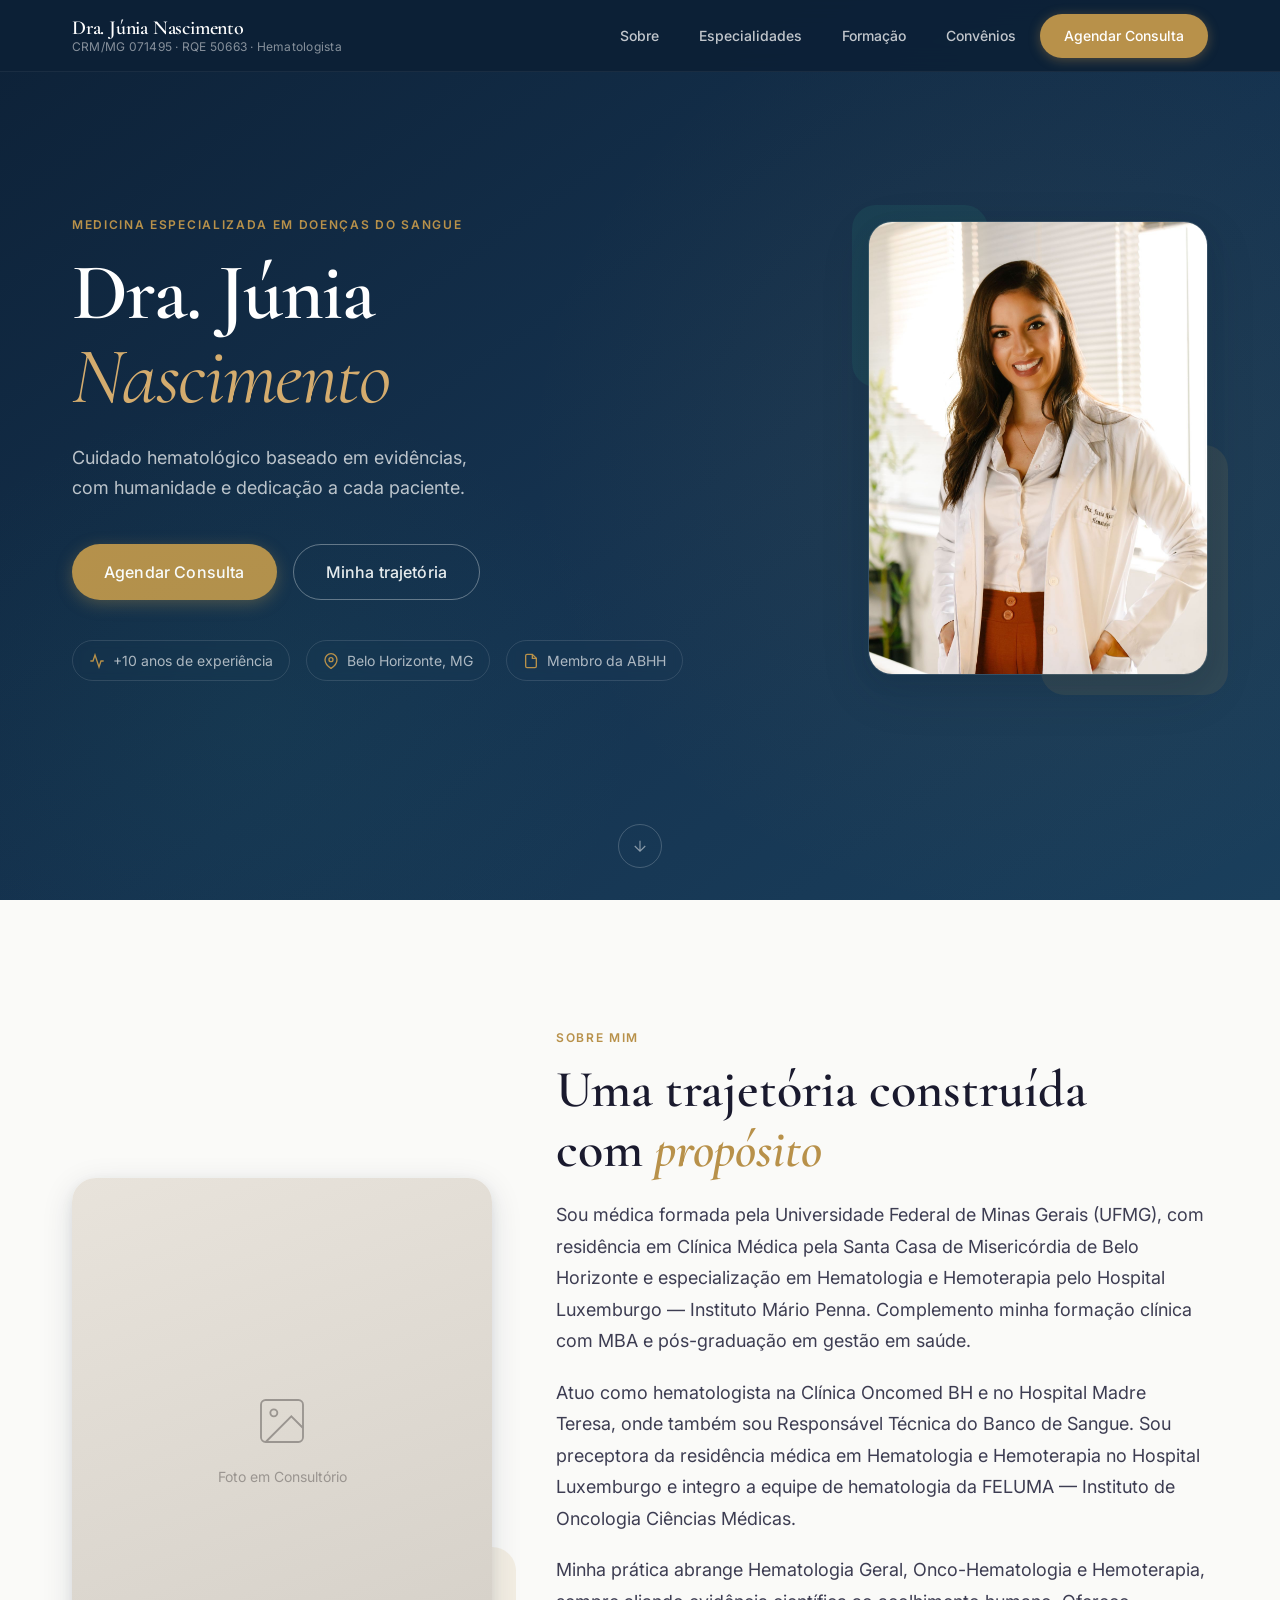
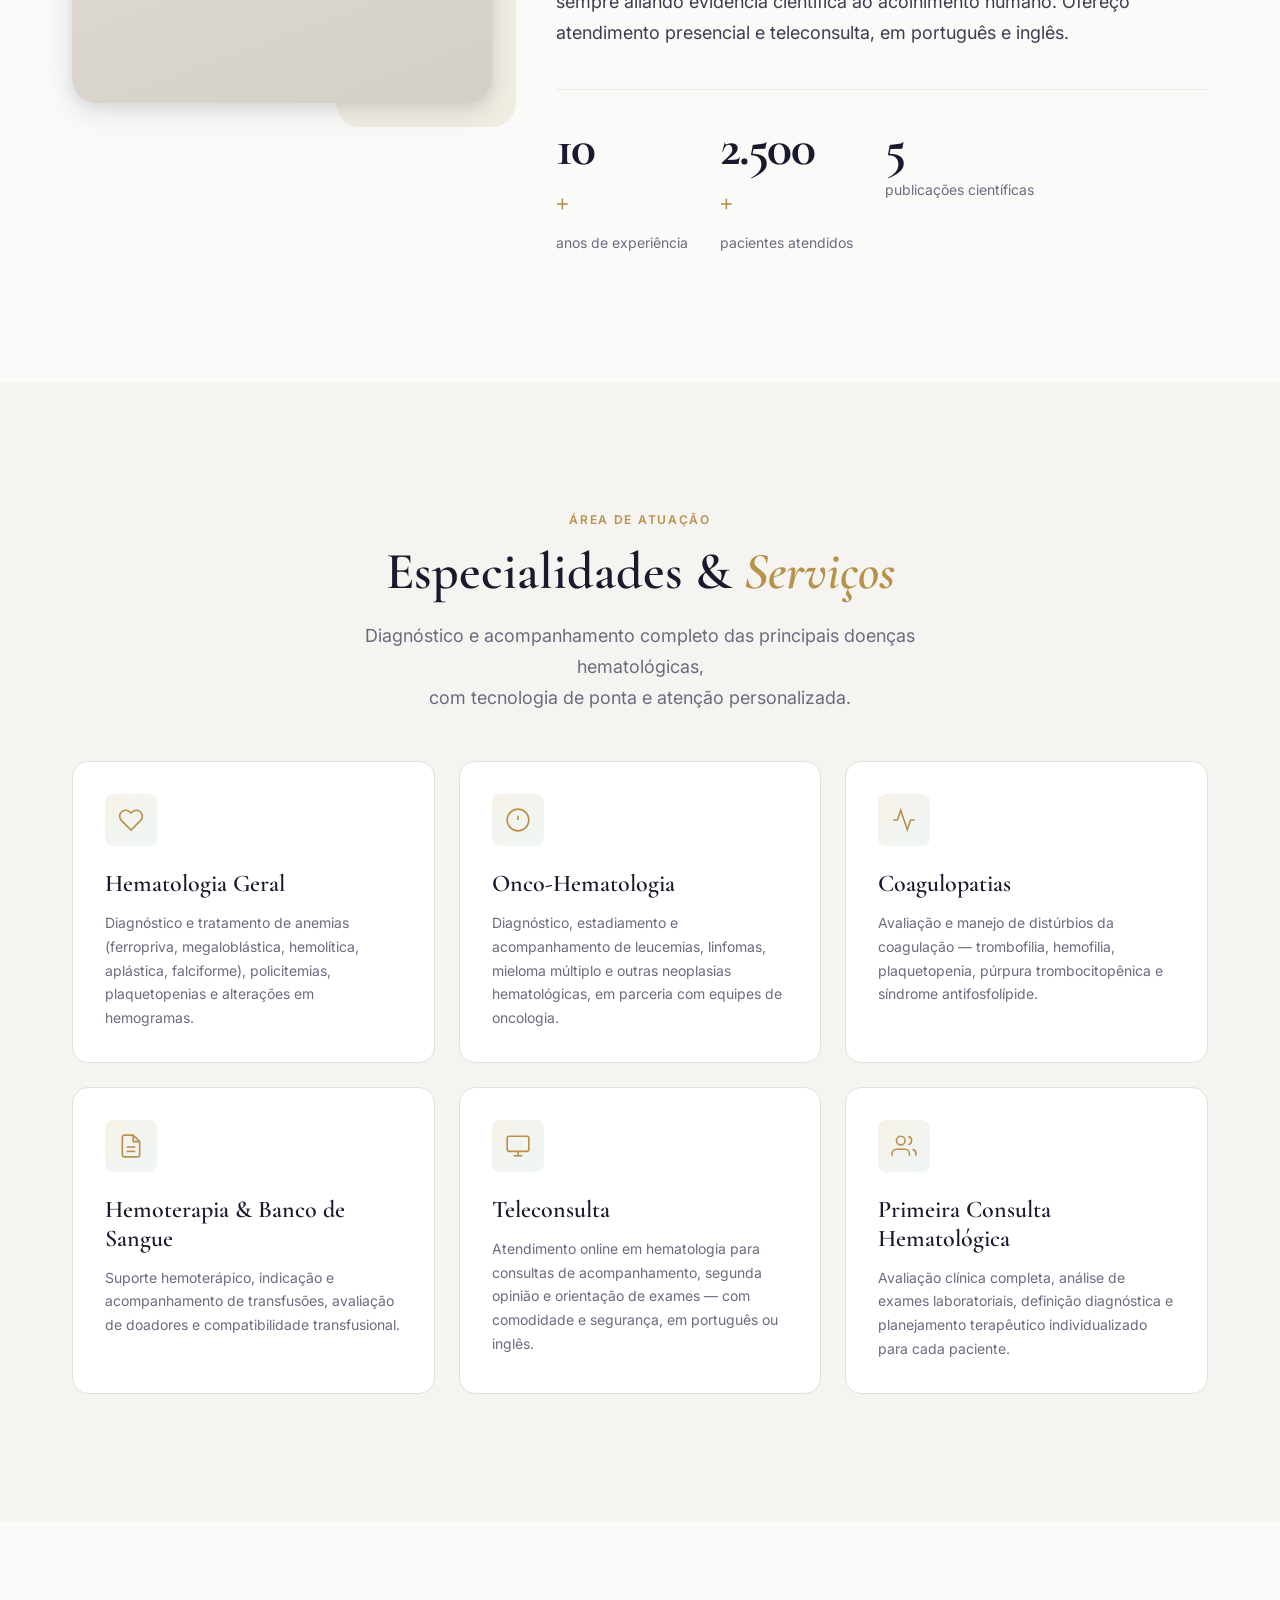
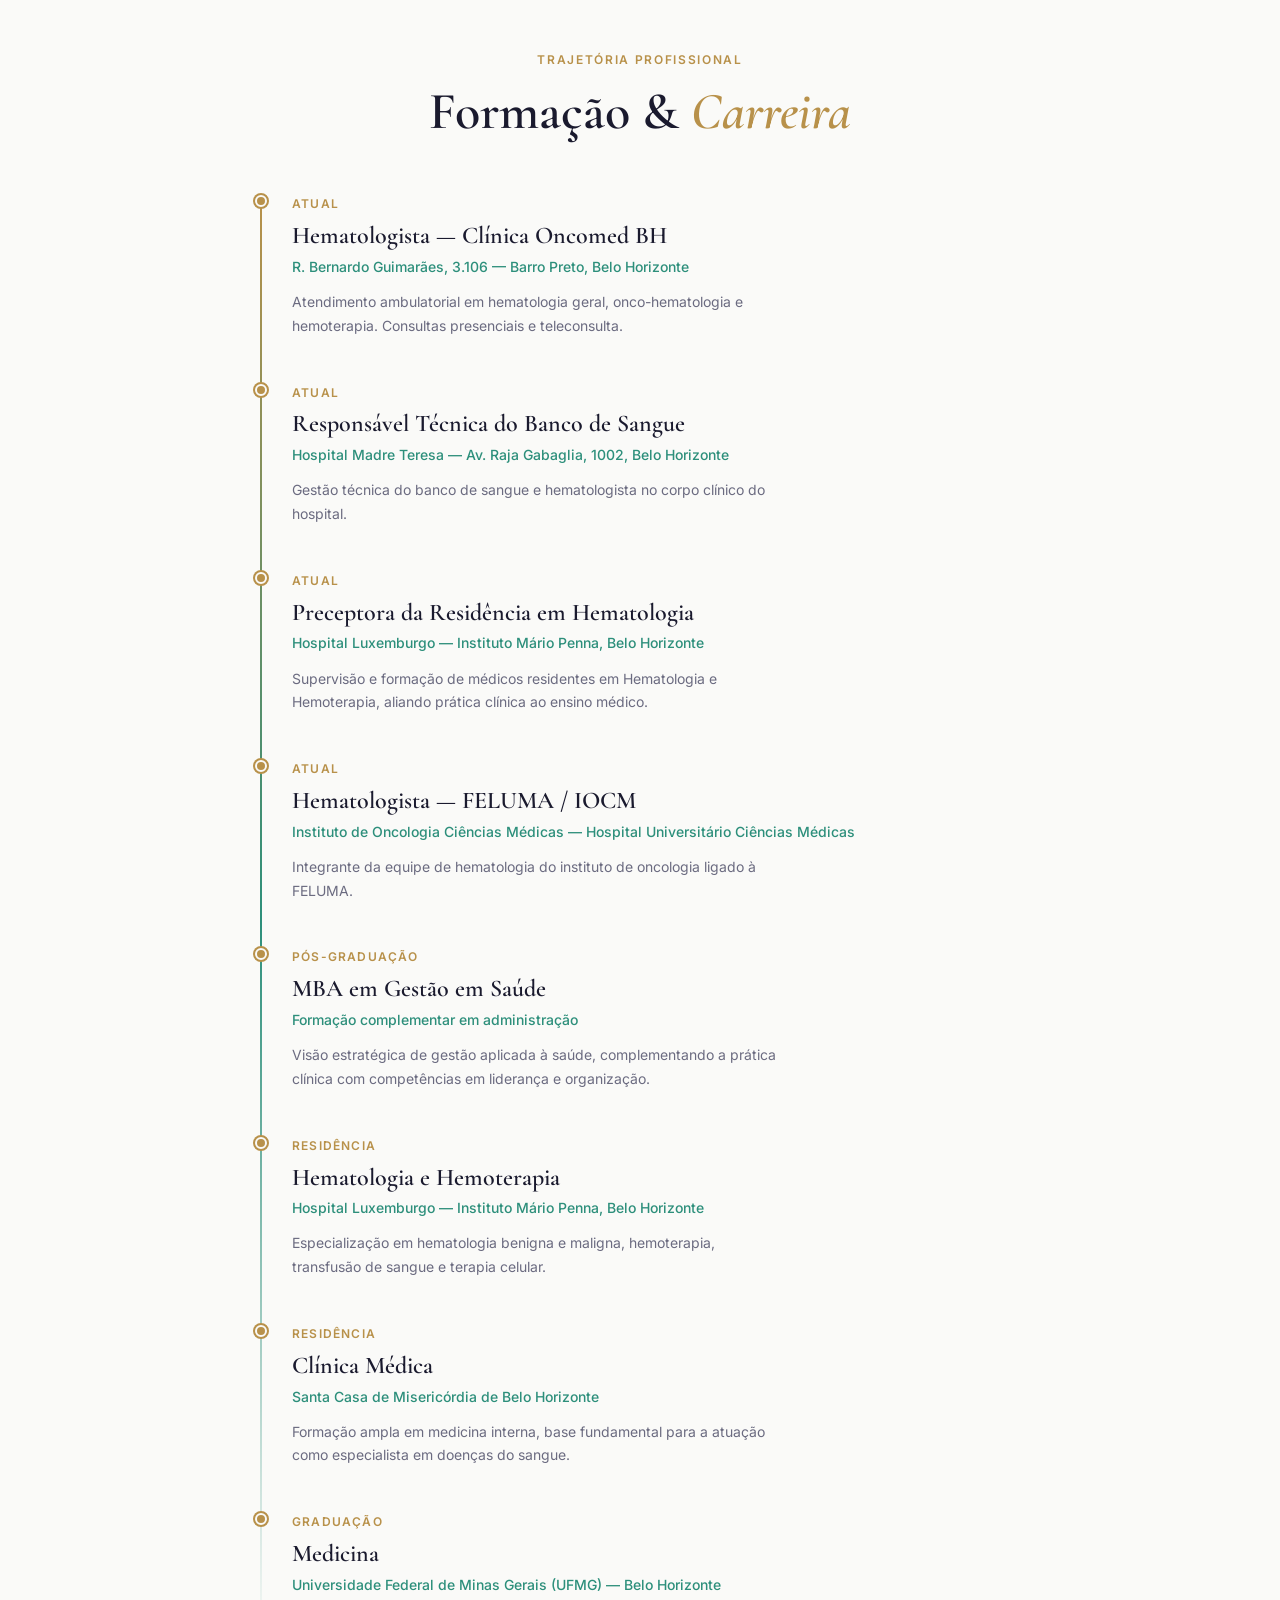
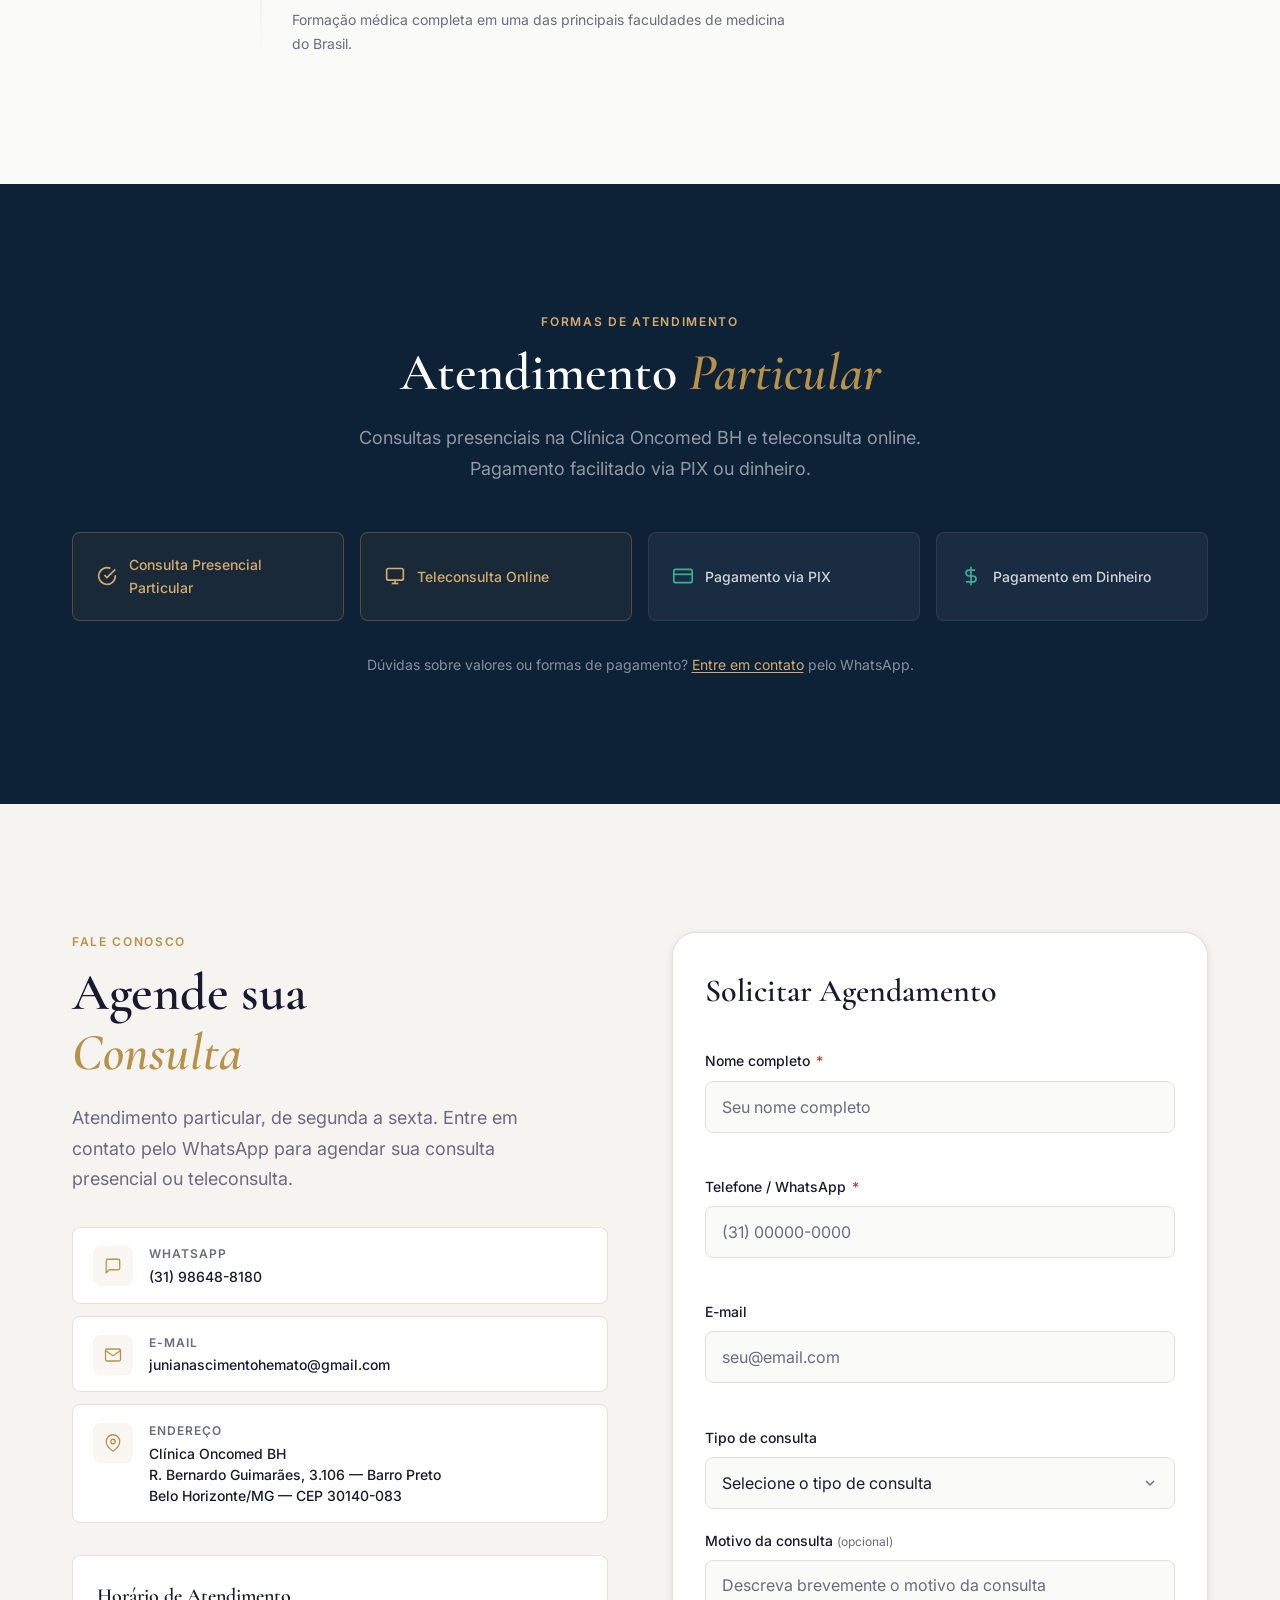
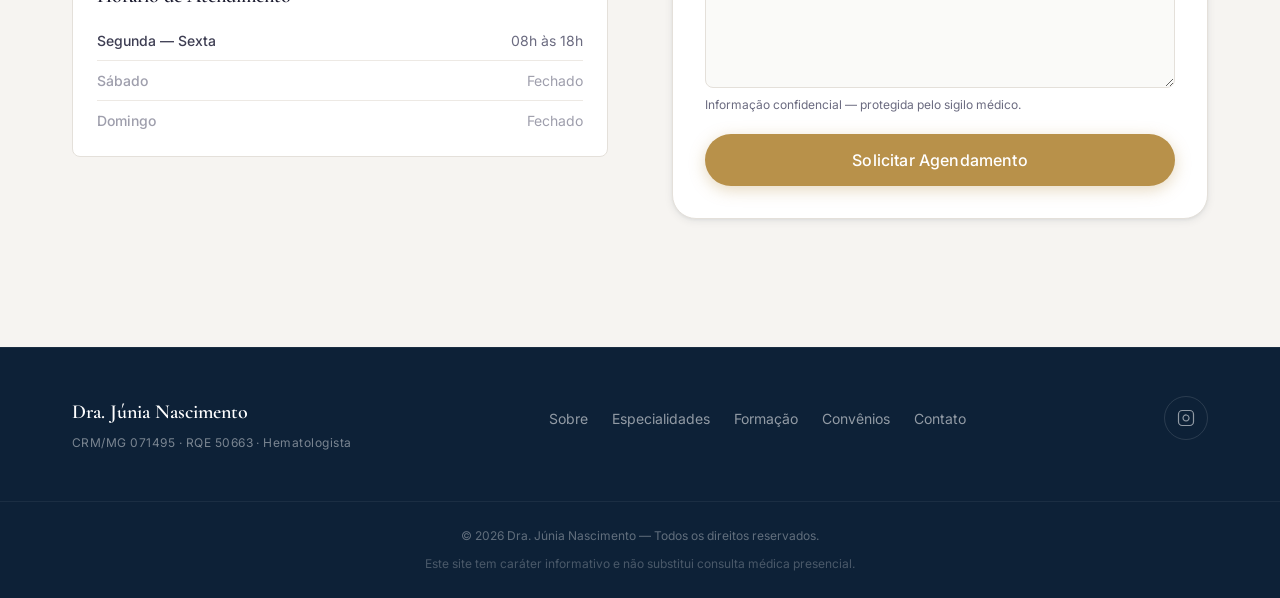
==== index.html @ 298a6a06 "feat: landing page Dra. Júnia Nascimento — Hematologista Site institucional com Hero, Sobre, Especia" ====
<!DOCTYPE html>
<html lang="pt-BR">
<head>
  <meta charset="UTF-8" />
  <meta name="viewport" content="width=device-width, initial-scale=1.0" />
  <meta name="description" content="Dra. Júnia Nascimento — Médica Hematologista em Belo Horizonte. Especialista em diagnóstico e tratamento de doenças do sangue. Agende sua consulta." />
  <title>Dra. Júnia Nascimento — Hematologista | Belo Horizonte</title>

  <link rel="preconnect" href="https://fonts.googleapis.com" />
  <link rel="preconnect" href="https://fonts.gstatic.com" crossorigin />
  <link href="https://fonts.googleapis.com/css2?family=Cormorant+Garamond:ital,wght@0,400;0,500;0,600;0,700;1,400;1,600&family=Inter:wght@300;400;500;600&display=swap" rel="stylesheet" />
  <link rel="stylesheet" href="style.css" />
</head>
<body>

  <!-- SKIP LINK -->
  <a href="#main" class="skip-link">Ir para o conteúdo principal</a>

  <!-- HEADER -->
  <header class="header" id="header" role="banner">
    <div class="container header__inner">
      <a href="#hero" class="header__logo" aria-label="Início — Dra. Júnia Nascimento">
        <span class="header__logo-name">Dra. Júnia Nascimento</span>
        <span class="header__logo-crm">CRM/MG 071495 · RQE 50663 · Hematologista</span>
      </a>

      <button class="header__menu-btn" aria-label="Abrir menu de navegação" aria-expanded="false" aria-controls="nav-menu">
        <span class="header__menu-bar"></span>
        <span class="header__menu-bar"></span>
        <span class="header__menu-bar"></span>
      </button>

      <nav id="nav-menu" class="nav" aria-label="Navegação principal">
        <ul class="nav__list" role="list">
          <li><a href="#sobre"          class="nav__link">Sobre</a></li>
          <li><a href="#especialidades" class="nav__link">Especialidades</a></li>
          <li><a href="#formacao"       class="nav__link">Formação</a></li>
          <li><a href="#convenios"      class="nav__link">Convênios</a></li>
          <li><a href="#contato"        class="nav__link nav__link--cta">Agendar Consulta</a></li>
        </ul>
      </nav>
    </div>
  </header>

  <main id="main">

    <!-- ── HERO ─────────────────────────────────────────────────── -->
    <section id="hero" class="hero" aria-label="Apresentação profissional">
      <div class="hero__bg" aria-hidden="true"></div>

      <div class="container hero__inner">
        <div class="hero__content reveal">
          <span class="hero__eyebrow">Medicina Especializada em Doenças do Sangue</span>
          <h1 class="hero__name">
            Dra. Júnia<br />
            <em>Nascimento</em>
          </h1>
          <p class="hero__tagline">
            Cuidado hematológico baseado em evidências,<br class="hide-sm" />
            com humanidade e dedicação a cada paciente.
          </p>
          <div class="hero__actions">
            <a href="#contato" class="btn btn--primary">Agendar Consulta</a>
            <a href="#sobre"   class="btn btn--outline">Minha trajetória</a>
          </div>
          <ul class="hero__badges" role="list" aria-label="Destaques">
            <li class="hero__badge">
              <svg width="16" height="16" viewBox="0 0 24 24" fill="none" stroke="currentColor" stroke-width="2" aria-hidden="true"><polyline points="22,12 18,12 15,21 9,3 6,12 2,12"/></svg>
              +10 anos de experiência
            </li>
            <li class="hero__badge">
              <svg width="16" height="16" viewBox="0 0 24 24" fill="none" stroke="currentColor" stroke-width="2" aria-hidden="true"><path d="M21 10c0 7-9 13-9 13s-9-6-9-13a9 9 0 0 1 18 0z"/><circle cx="12" cy="10" r="3"/></svg>
              Belo Horizonte, MG
            </li>
            <li class="hero__badge">
              <svg width="16" height="16" viewBox="0 0 24 24" fill="none" stroke="currentColor" stroke-width="2" aria-hidden="true"><path d="M14 2H6a2 2 0 0 0-2 2v16a2 2 0 0 0 2 2h12a2 2 0 0 0 2-2V8z"/><polyline points="14,2 14,8 20,8"/></svg>
              Membro da ABHH
            </li>
          </ul>
        </div>

        <div class="hero__visual reveal reveal--right" aria-hidden="true">
          <div class="hero__photo-frame">
            <img
                src="img/perfil.jpg"
                alt="Dra. Júnia Nascimento, médica hematologista em Belo Horizonte"
                class="hero__photo-img"
                width="340"
                height="453"
                loading="eager"
              />
          </div>
          <div class="hero__deco hero__deco--1"></div>
          <div class="hero__deco hero__deco--2"></div>
        </div>
      </div>

      <a href="#sobre" class="hero__scroll" aria-label="Rolar para próxima seção">
        <svg width="18" height="18" viewBox="0 0 24 24" fill="none" stroke="currentColor" stroke-width="1.5" aria-hidden="true"><path d="M12 5v14M5 12l7 7 7-7"/></svg>
      </a>
    </section>

    <!-- ── SOBRE ──────────────────────────────────────────────────── -->
    <section id="sobre" class="section sobre" aria-labelledby="sobre-title">
      <div class="container sobre__inner">

        <figure class="sobre__figure reveal">
          <div class="sobre__photo-frame">
            <div class="sobre__photo-placeholder" role="img" aria-label="Foto da Dra. Júnia Nascimento">
              <svg width="56" height="56" viewBox="0 0 24 24" fill="none" stroke="currentColor" stroke-width="0.8" aria-hidden="true"><rect x="3" y="3" width="18" height="18" rx="2"/><circle cx="8.5" cy="8.5" r="1.5"/><polyline points="21,15 16,10 5,21"/></svg>
              <span>Foto em Consultório</span>
            </div>
          </div>
          <div class="sobre__photo-accent" aria-hidden="true"></div>
        </figure>

        <div class="sobre__content reveal reveal--right">
          <span class="section__label">Sobre mim</span>
          <h2 id="sobre-title" class="section__title">
            Uma trajetória construída<br />com <em>propósito</em>
          </h2>
          <p>
            Sou médica formada pela Universidade Federal de Minas Gerais (UFMG), com residência em Clínica Médica pela Santa Casa de Misericórdia de Belo Horizonte e especialização em Hematologia e Hemoterapia pelo Hospital Luxemburgo — Instituto Mário Penna. Complemento minha formação clínica com MBA e pós-graduação em gestão em saúde.
          </p>
          <p>
            Atuo como hematologista na Clínica Oncomed BH e no Hospital Madre Teresa, onde também sou Responsável Técnica do Banco de Sangue. Sou preceptora da residência médica em Hematologia e Hemoterapia no Hospital Luxemburgo e integro a equipe de hematologia da FELUMA — Instituto de Oncologia Ciências Médicas.
          </p>
          <p>
            Minha prática abrange Hematologia Geral, Onco-Hematologia e Hemoterapia, sempre aliando evidência científica ao acolhimento humano. Ofereço atendimento presencial e teleconsulta, em português e inglês.
          </p>

          <ul class="stats" role="list" aria-label="Números da carreira">
            <li class="stat">
              <span class="stat__number" data-target="10">0</span><span class="stat__plus">+</span>
              <span class="stat__label">anos de experiência</span>
            </li>
            <li class="stat">
              <span class="stat__number" data-target="2500">0</span><span class="stat__plus">+</span>
              <span class="stat__label">pacientes atendidos</span>
            </li>
            <li class="stat">
              <span class="stat__number" data-target="5">0</span>
              <span class="stat__label">publicações científicas</span>
            </li>
          </ul>
        </div>

      </div>
    </section>

    <!-- ── ESPECIALIDADES ─────────────────────────────────────────── -->
    <section id="especialidades" class="section especialidades" aria-labelledby="esp-title">
      <div class="container">
        <header class="section__header reveal">
          <span class="section__label">Área de atuação</span>
          <h2 id="esp-title" class="section__title">Especialidades &amp; <em>Serviços</em></h2>
          <p class="section__subtitle">
            Diagnóstico e acompanhamento completo das principais doenças hematológicas,<br class="hide-sm" />
            com tecnologia de ponta e atenção personalizada.
          </p>
        </header>

        <ul class="cards" role="list">

          <li class="card reveal" style="--i:0">
            <div class="card__icon" aria-hidden="true">
              <svg viewBox="0 0 24 24" fill="none" stroke="currentColor" stroke-width="1.5"><path d="M20.84 4.61a5.5 5.5 0 0 0-7.78 0L12 5.67l-1.06-1.06a5.5 5.5 0 0 0-7.78 7.78l1.06 1.06L12 21.23l7.78-7.78 1.06-1.06a5.5 5.5 0 0 0 0-7.78z"/></svg>
            </div>
            <h3 class="card__title">Hematologia Geral</h3>
            <p class="card__text">Diagnóstico e tratamento de anemias (ferropriva, megaloblástica, hemolítica, aplástica, falciforme), policitemias, plaquetopenias e alterações em hemogramas.</p>
          </li>

          <li class="card reveal" style="--i:1">
            <div class="card__icon" aria-hidden="true">
              <svg viewBox="0 0 24 24" fill="none" stroke="currentColor" stroke-width="1.5"><circle cx="12" cy="12" r="10"/><line x1="12" y1="8" x2="12" y2="12"/><line x1="12" y1="16" x2="12.01" y2="16"/></svg>
            </div>
            <h3 class="card__title">Onco-Hematologia</h3>
            <p class="card__text">Diagnóstico, estadiamento e acompanhamento de leucemias, linfomas, mieloma múltiplo e outras neoplasias hematológicas, em parceria com equipes de oncologia.</p>
          </li>

          <li class="card reveal" style="--i:2">
            <div class="card__icon" aria-hidden="true">
              <svg viewBox="0 0 24 24" fill="none" stroke="currentColor" stroke-width="1.5"><path d="M22 12h-4l-3 9L9 3l-3 9H2"/></svg>
            </div>
            <h3 class="card__title">Coagulopatias</h3>
            <p class="card__text">Avaliação e manejo de distúrbios da coagulação — trombofilia, hemofilia, plaquetopenia, púrpura trombocitopênica e síndrome antifosfolípide.</p>
          </li>

          <li class="card reveal" style="--i:3">
            <div class="card__icon" aria-hidden="true">
              <svg viewBox="0 0 24 24" fill="none" stroke="currentColor" stroke-width="1.5"><path d="M14 2H6a2 2 0 0 0-2 2v16a2 2 0 0 0 2 2h12a2 2 0 0 0 2-2V8z"/><polyline points="14,2 14,8 20,8"/><line x1="16" y1="13" x2="8" y2="13"/><line x1="16" y1="17" x2="8" y2="17"/></svg>
            </div>
            <h3 class="card__title">Hemoterapia &amp; Banco de Sangue</h3>
            <p class="card__text">Suporte hemoterápico, indicação e acompanhamento de transfusões, avaliação de doadores e compatibilidade transfusional.</p>
          </li>

          <li class="card reveal" style="--i:4">
            <div class="card__icon" aria-hidden="true">
              <svg viewBox="0 0 24 24" fill="none" stroke="currentColor" stroke-width="1.5"><rect x="2" y="3" width="20" height="14" rx="2"/><line x1="8" y1="21" x2="16" y2="21"/><line x1="12" y1="17" x2="12" y2="21"/></svg>
            </div>
            <h3 class="card__title">Teleconsulta</h3>
            <p class="card__text">Atendimento online em hematologia para consultas de acompanhamento, segunda opinião e orientação de exames — com comodidade e segurança, em português ou inglês.</p>
          </li>

          <li class="card reveal" style="--i:5">
            <div class="card__icon" aria-hidden="true">
              <svg viewBox="0 0 24 24" fill="none" stroke="currentColor" stroke-width="1.5"><path d="M17 21v-2a4 4 0 0 0-4-4H5a4 4 0 0 0-4 4v2"/><circle cx="9" cy="7" r="4"/><path d="M23 21v-2a4 4 0 0 0-3-3.87"/><path d="M16 3.13a4 4 0 0 1 0 7.75"/></svg>
            </div>
            <h3 class="card__title">Primeira Consulta Hematológica</h3>
            <p class="card__text">Avaliação clínica completa, análise de exames laboratoriais, definição diagnóstica e planejamento terapêutico individualizado para cada paciente.</p>
          </li>

        </ul>
      </div>
    </section>

    <!-- ── FORMAÇÃO ───────────────────────────────────────────────── -->
    <section id="formacao" class="section formacao" aria-labelledby="form-title">
      <div class="container">
        <header class="section__header reveal">
          <span class="section__label">Trajetória profissional</span>
          <h2 id="form-title" class="section__title">Formação &amp; <em>Carreira</em></h2>
        </header>

        <ol class="timeline" aria-label="Linha do tempo da formação profissional">

          <li class="timeline__item reveal">
            <div class="timeline__dot" aria-hidden="true"></div>
            <div class="timeline__body">
              <time class="timeline__period">Atual</time>
              <h3 class="timeline__title">Hematologista — Clínica Oncomed BH</h3>
              <p class="timeline__org">R. Bernardo Guimarães, 3.106 — Barro Preto, Belo Horizonte</p>
              <p class="timeline__desc">Atendimento ambulatorial em hematologia geral, onco-hematologia e hemoterapia. Consultas presenciais e teleconsulta.</p>
            </div>
          </li>

          <li class="timeline__item reveal">
            <div class="timeline__dot" aria-hidden="true"></div>
            <div class="timeline__body">
              <time class="timeline__period">Atual</time>
              <h3 class="timeline__title">Responsável Técnica do Banco de Sangue</h3>
              <p class="timeline__org">Hospital Madre Teresa — Av. Raja Gabaglia, 1002, Belo Horizonte</p>
              <p class="timeline__desc">Gestão técnica do banco de sangue e hematologista no corpo clínico do hospital.</p>
            </div>
          </li>

          <li class="timeline__item reveal">
            <div class="timeline__dot" aria-hidden="true"></div>
            <div class="timeline__body">
              <time class="timeline__period">Atual</time>
              <h3 class="timeline__title">Preceptora da Residência em Hematologia</h3>
              <p class="timeline__org">Hospital Luxemburgo — Instituto Mário Penna, Belo Horizonte</p>
              <p class="timeline__desc">Supervisão e formação de médicos residentes em Hematologia e Hemoterapia, aliando prática clínica ao ensino médico.</p>
            </div>
          </li>

          <li class="timeline__item reveal">
            <div class="timeline__dot" aria-hidden="true"></div>
            <div class="timeline__body">
              <time class="timeline__period">Atual</time>
              <h3 class="timeline__title">Hematologista — FELUMA / IOCM</h3>
              <p class="timeline__org">Instituto de Oncologia Ciências Médicas — Hospital Universitário Ciências Médicas</p>
              <p class="timeline__desc">Integrante da equipe de hematologia do instituto de oncologia ligado à FELUMA.</p>
            </div>
          </li>

          <li class="timeline__item reveal">
            <div class="timeline__dot" aria-hidden="true"></div>
            <div class="timeline__body">
              <time class="timeline__period">Pós-graduação</time>
              <h3 class="timeline__title">MBA em Gestão em Saúde</h3>
              <p class="timeline__org">Formação complementar em administração</p>
              <p class="timeline__desc">Visão estratégica de gestão aplicada à saúde, complementando a prática clínica com competências em liderança e organização.</p>
            </div>
          </li>

          <li class="timeline__item reveal">
            <div class="timeline__dot" aria-hidden="true"></div>
            <div class="timeline__body">
              <time class="timeline__period">Residência</time>
              <h3 class="timeline__title">Hematologia e Hemoterapia</h3>
              <p class="timeline__org">Hospital Luxemburgo — Instituto Mário Penna, Belo Horizonte</p>
              <p class="timeline__desc">Especialização em hematologia benigna e maligna, hemoterapia, transfusão de sangue e terapia celular.</p>
            </div>
          </li>

          <li class="timeline__item reveal">
            <div class="timeline__dot" aria-hidden="true"></div>
            <div class="timeline__body">
              <time class="timeline__period">Residência</time>
              <h3 class="timeline__title">Clínica Médica</h3>
              <p class="timeline__org">Santa Casa de Misericórdia de Belo Horizonte</p>
              <p class="timeline__desc">Formação ampla em medicina interna, base fundamental para a atuação como especialista em doenças do sangue.</p>
            </div>
          </li>

          <li class="timeline__item reveal">
            <div class="timeline__dot" aria-hidden="true"></div>
            <div class="timeline__body">
              <time class="timeline__period">Graduação</time>
              <h3 class="timeline__title">Medicina</h3>
              <p class="timeline__org">Universidade Federal de Minas Gerais (UFMG) — Belo Horizonte</p>
              <p class="timeline__desc">Formação médica completa em uma das principais faculdades de medicina do Brasil.</p>
            </div>
          </li>

        </ol>
      </div>
    </section>

    <!-- ── ATENDIMENTO ──────────────────────────────────────────── -->
    <section id="convenios" class="section convenios" aria-labelledby="conv-title">
      <div class="container">
        <header class="section__header reveal">
          <span class="section__label">Formas de atendimento</span>
          <h2 id="conv-title" class="section__title">Atendimento <em>Particular</em></h2>
          <p class="section__subtitle">Consultas presenciais na Clínica Oncomed BH e teleconsulta online. Pagamento facilitado via PIX ou dinheiro.</p>
        </header>

        <ul class="convenios__grid reveal" role="list" aria-label="Formas de atendimento disponíveis">
          <li class="convenio convenio--highlight">
            <svg width="20" height="20" viewBox="0 0 24 24" fill="none" stroke="currentColor" stroke-width="2" aria-hidden="true"><path d="M22 11.08V12a10 10 0 1 1-5.93-9.14"/><polyline points="22,4 12,14.01 9,11.01"/></svg>
            Consulta Presencial Particular
          </li>
          <li class="convenio convenio--highlight">
            <svg width="20" height="20" viewBox="0 0 24 24" fill="none" stroke="currentColor" stroke-width="2" aria-hidden="true"><rect x="2" y="3" width="20" height="14" rx="2"/><line x1="8" y1="21" x2="16" y2="21"/><line x1="12" y1="17" x2="12" y2="21"/></svg>
            Teleconsulta Online
          </li>
          <li class="convenio">
            <svg width="20" height="20" viewBox="0 0 24 24" fill="none" stroke="currentColor" stroke-width="2" aria-hidden="true"><rect x="1" y="4" width="22" height="16" rx="2"/><line x1="1" y1="10" x2="23" y2="10"/></svg>
            Pagamento via PIX
          </li>
          <li class="convenio">
            <svg width="20" height="20" viewBox="0 0 24 24" fill="none" stroke="currentColor" stroke-width="2" aria-hidden="true"><line x1="12" y1="1" x2="12" y2="23"/><path d="M17 5H9.5a3.5 3.5 0 0 0 0 7h5a3.5 3.5 0 0 1 0 7H6"/></svg>
            Pagamento em Dinheiro
          </li>
        </ul>

        <p class="convenios__note reveal">
          Dúvidas sobre valores ou formas de pagamento?
          <a href="#contato">Entre em contato</a> pelo WhatsApp.
        </p>
      </div>
    </section>

    <!-- ── CONTATO ────────────────────────────────────────────────── -->
    <section id="contato" class="section contato" aria-labelledby="contato-title">
      <div class="container contato__inner">

        <!-- Info -->
        <div class="contato__info reveal">
          <span class="section__label">Fale conosco</span>
          <h2 id="contato-title" class="section__title">Agende sua<br /><em>Consulta</em></h2>
          <p class="contato__desc">
            Atendimento particular, de segunda a sexta. Entre em contato pelo WhatsApp para agendar sua consulta presencial ou teleconsulta.
          </p>

          <ul class="contact-list" role="list">
            <li>
              <a href="https://wa.me/5531986488180" class="contact-item" target="_blank" rel="noopener noreferrer" aria-label="Enviar mensagem no WhatsApp: (31) 98648-8180">
                <span class="contact-item__icon" aria-hidden="true">
                  <svg viewBox="0 0 24 24" fill="none" stroke="currentColor" stroke-width="1.7"><path d="M21 15a2 2 0 0 1-2 2H7l-4 4V5a2 2 0 0 1 2-2h14a2 2 0 0 1 2 2z"/></svg>
                </span>
                <div>
                  <span class="contact-item__label">WhatsApp</span>
                  <span class="contact-item__value">(31) 98648-8180</span>
                </div>
              </a>
            </li>
            <li>
              <a href="mailto:junianascimentohemato@gmail.com" class="contact-item" aria-label="Enviar e-mail para junianascimentohemato@gmail.com">
                <span class="contact-item__icon" aria-hidden="true">
                  <svg viewBox="0 0 24 24" fill="none" stroke="currentColor" stroke-width="1.7"><path d="M4 4h16c1.1 0 2 .9 2 2v12c0 1.1-.9 2-2 2H4c-1.1 0-2-.9-2-2V6c0-1.1.9-2 2-2z"/><polyline points="22,6 12,13 2,6"/></svg>
                </span>
                <div>
                  <span class="contact-item__label">E-mail</span>
                  <span class="contact-item__value">junianascimentohemato@gmail.com</span>
                </div>
              </a>
            </li>
            <li>
              <div class="contact-item contact-item--static">
                <span class="contact-item__icon" aria-hidden="true">
                  <svg viewBox="0 0 24 24" fill="none" stroke="currentColor" stroke-width="1.7"><path d="M21 10c0 7-9 13-9 13s-9-6-9-13a9 9 0 0 1 18 0z"/><circle cx="12" cy="10" r="3"/></svg>
                </span>
                <div>
                  <span class="contact-item__label">Endereço</span>
                  <span class="contact-item__value">Clínica Oncomed BH<br />R. Bernardo Guimarães, 3.106 — Barro Preto<br />Belo Horizonte/MG — CEP 30140-083</span>
                </div>
              </div>
            </li>
          </ul>

          <div class="horario">
            <h3 class="horario__title">Horário de Atendimento</h3>
            <dl class="horario__list">
              <div class="horario__row"><dt>Segunda — Sexta</dt><dd>08h às 18h</dd></div>
              <div class="horario__row horario__row--off"><dt>Sábado</dt><dd>Fechado</dd></div>
              <div class="horario__row horario__row--off"><dt>Domingo</dt><dd>Fechado</dd></div>
            </dl>
          </div>
        </div>

        <!-- Form -->
        <div class="contato__form-wrap reveal reveal--right">
          <form class="form" id="contact-form" novalidate aria-label="Formulário de solicitação de agendamento">
            <h3 class="form__title">Solicitar Agendamento</h3>

            <div class="form__group">
              <label for="f-nome" class="form__label">
                Nome completo
                <span aria-hidden="true" class="form__required">*</span>
                <span class="sr-only">(obrigatório)</span>
              </label>
              <input type="text" id="f-nome" name="nome" class="form__input" placeholder="Seu nome completo" required autocomplete="name" aria-describedby="err-nome" />
              <span id="err-nome" class="form__error" role="alert" aria-live="polite"></span>
            </div>

            <div class="form__group">
              <label for="f-tel" class="form__label">
                Telefone / WhatsApp
                <span aria-hidden="true" class="form__required">*</span>
                <span class="sr-only">(obrigatório)</span>
              </label>
              <input type="tel" id="f-tel" name="telefone" class="form__input" placeholder="(31) 00000-0000" required autocomplete="tel" aria-describedby="err-tel" />
              <span id="err-tel" class="form__error" role="alert" aria-live="polite"></span>
            </div>

            <div class="form__group">
              <label for="f-email" class="form__label">E-mail</label>
              <input type="email" id="f-email" name="email" class="form__input" placeholder="seu@email.com" autocomplete="email" aria-describedby="err-email" />
              <span id="err-email" class="form__error" role="alert" aria-live="polite"></span>
            </div>

            <div class="form__group">
              <label for="f-tipo" class="form__label">Tipo de consulta</label>
              <select id="f-tipo" name="tipo" class="form__input form__select">
                <option value="">Selecione o tipo de consulta</option>
                <option>Consulta Presencial</option>
                <option>Teleconsulta Online</option>
                <option>Segunda Opinião</option>
              </select>
            </div>

            <div class="form__group">
              <label for="f-msg" class="form__label">Motivo da consulta <span class="form__optional">(opcional)</span></label>
              <textarea id="f-msg" name="mensagem" class="form__input form__textarea" rows="4" placeholder="Descreva brevemente o motivo da consulta" aria-describedby="hint-msg"></textarea>
              <span id="hint-msg" class="form__helper">Informação confidencial — protegida pelo sigilo médico.</span>
            </div>

            <button type="submit" class="btn btn--primary btn--full" id="submit-btn">
              <span class="btn__label">Solicitar Agendamento</span>
              <svg class="btn__spinner" viewBox="0 0 24 24" fill="none" stroke="currentColor" stroke-width="2" aria-hidden="true"><circle cx="12" cy="12" r="10" stroke-dasharray="60" stroke-dashoffset="15"/></svg>
            </button>

            <div id="form-success" class="form__success" role="status" aria-live="polite" hidden>
              <svg width="20" height="20" viewBox="0 0 24 24" fill="none" stroke="currentColor" stroke-width="2" aria-hidden="true"><path d="M22 11.08V12a10 10 0 1 1-5.93-9.14"/><polyline points="22,4 12,14.01 9,11.01"/></svg>
              Solicitação recebida! Entraremos em contato em até 24 horas.
            </div>
          </form>
        </div>

      </div>
    </section>

  </main>

  <!-- ── FOOTER ─────────────────────────────────────────────────── -->
  <footer class="footer" role="contentinfo">
    <div class="container footer__inner">
      <div class="footer__brand">
        <p class="footer__name">Dra. Júnia Nascimento</p>
        <p class="footer__meta">CRM/MG 071495 · RQE 50663 · Hematologista</p>
      </div>

      <nav class="footer__nav" aria-label="Links rápidos">
        <a href="#sobre">Sobre</a>
        <a href="#especialidades">Especialidades</a>
        <a href="#formacao">Formação</a>
        <a href="#convenios">Convênios</a>
        <a href="#contato">Contato</a>
      </nav>

      <div class="footer__social" aria-label="Redes sociais">
        <a href="https://www.instagram.com/junianascimento.hemato/" class="footer__social-btn" aria-label="Instagram" target="_blank" rel="noopener noreferrer">
          <svg width="18" height="18" viewBox="0 0 24 24" fill="none" stroke="currentColor" stroke-width="1.6" aria-hidden="true"><rect x="2" y="2" width="20" height="20" rx="5"/><path d="M16 11.37A4 4 0 1 1 12.63 8 4 4 0 0 1 16 11.37z"/><line x1="17.5" y1="6.5" x2="17.51" y2="6.5"/></svg>
        </a>
      </div>
    </div>

    <div class="footer__bottom">
      <p>&copy; <span id="year"></span> Dra. Júnia Nascimento — Todos os direitos reservados.</p>
      <p class="footer__disclaimer">Este site tem caráter informativo e não substitui consulta médica presencial.</p>
    </div>
  </footer>

  <script src="main.js"></script>
</body>
</html>
---- style.css ----
/* ============================================================
   DESIGN SYSTEM — Dra. Júnia Nascimento · Hematologista
   Style: Medical Minimalism Premium
   Stack: HTML/CSS
   Skill: ui-ux-pro-max
   ============================================================ */

/* ── TOKENS ─────────────────────────────────────────────────── */
:root {
  /* Colors */
  --clr-navy:       #0D2137;   /* deep navy — authority, trust */
  --clr-navy-mid:   #153350;   /* mid navy — headers, accents  */
  --clr-gold:       #B8914A;   /* warm gold — premium accent    */
  --clr-gold-light: #D4AC6E;   /* gold light — hover states    */
  --clr-teal:       #2D8F7B;   /* teal — health vitality       */
  --clr-teal-light: #3DAF96;   /* teal light — hover          */
  --clr-surface:    #F6F4F1;   /* warm off-white surface       */
  --clr-bg:         #FAFAF8;   /* page background              */
  --clr-card:       #FFFFFF;   /* card background              */
  --clr-text:       #1A1A2E;   /* heading text                 */
  --clr-body:       #3D3D52;   /* body text — 4.8:1 on white   */
  --clr-muted:      #6B6B80;   /* muted text                   */
  --clr-border:     #E4E0DA;   /* subtle borders               */
  --clr-divider:    #EDE9E4;   /* section dividers             */
  --clr-error:      #C0392B;   /* form errors                  */
  --clr-success:    #1E7A5B;   /* form success                 */

  /* Typography */
  --font-display: 'Cormorant Garamond', Georgia, serif;
  --font-body:    'Inter', system-ui, -apple-system, sans-serif;

  /* Type scale */
  --text-xs:   0.75rem;   /* 12px */
  --text-sm:   0.875rem;  /* 14px */
  --text-base: 1rem;      /* 16px */
  --text-md:   1.125rem;  /* 18px */
  --text-lg:   1.25rem;   /* 20px */
  --text-xl:   1.5rem;    /* 24px */
  --text-2xl:  2rem;      /* 32px */
  --text-3xl:  2.5rem;    /* 40px */
  --text-4xl:  3.25rem;   /* 52px */
  --text-5xl:  4rem;      /* 64px */
  --text-6xl:  5rem;      /* 80px */

  /* Spacing (8pt grid) */
  --sp-1: 0.25rem;
  --sp-2: 0.5rem;
  --sp-3: 0.75rem;
  --sp-4: 1rem;
  --sp-5: 1.25rem;
  --sp-6: 1.5rem;
  --sp-8: 2rem;
  --sp-10: 2.5rem;
  --sp-12: 3rem;
  --sp-16: 4rem;
  --sp-20: 5rem;
  --sp-24: 6rem;
  --sp-32: 8rem;

  /* Radii */
  --radius-sm:  4px;
  --radius-md:  8px;
  --radius-lg:  16px;
  --radius-xl:  24px;
  --radius-full: 9999px;

  /* Shadows */
  --shadow-xs: 0 1px 3px rgba(13, 33, 55, 0.06), 0 1px 2px rgba(13, 33, 55, 0.04);
  --shadow-sm: 0 2px 8px rgba(13, 33, 55, 0.08), 0 1px 3px rgba(13, 33, 55, 0.05);
  --shadow-md: 0 4px 16px rgba(13, 33, 55, 0.10), 0 2px 6px rgba(13, 33, 55, 0.06);
  --shadow-lg: 0 8px 32px rgba(13, 33, 55, 0.12), 0 4px 12px rgba(13, 33, 55, 0.07);
  --shadow-xl: 0 16px 48px rgba(13, 33, 55, 0.15), 0 6px 20px rgba(13, 33, 55, 0.08);

  /* Motion — 150-300ms per skill */
  --ease-out:   cubic-bezier(0.16, 1, 0.3, 1);
  --ease-in:    cubic-bezier(0.4, 0, 1, 1);
  --ease-inout: cubic-bezier(0.4, 0, 0.2, 1);
  --dur-fast:   150ms;
  --dur-base:   250ms;
  --dur-slow:   350ms;

  /* Layout */
  --max-w: 1200px;
  --header-h: 72px;
}

/* ── RESET ───────────────────────────────────────────────────── */
*, *::before, *::after {
  box-sizing: border-box;
  margin: 0;
  padding: 0;
}

html {
  scroll-behavior: smooth;
  -webkit-text-size-adjust: 100%;
}

body {
  font-family: var(--font-body);
  font-size: var(--text-base);
  line-height: 1.65;
  color: var(--clr-body);
  background-color: var(--clr-bg);
  -webkit-font-smoothing: antialiased;
  -moz-osx-font-smoothing: grayscale;
  overflow-x: hidden;
}

img, svg { display: block; }
a { color: inherit; text-decoration: none; }
ul, ol { list-style: none; }
button { font-family: inherit; cursor: pointer; border: none; background: none; }
input, textarea, select { font-family: inherit; }
p { max-width: 65ch; }

/* reduced-motion support */
@media (prefers-reduced-motion: reduce) {
  *, *::before, *::after {
    animation-duration: 0.01ms !important;
    transition-duration: 0.01ms !important;
  }
  html { scroll-behavior: auto; }
}

/* ── ACCESSIBILITY ───────────────────────────────────────────── */
.skip-link {
  position: absolute;
  top: -100%;
  left: var(--sp-4);
  z-index: 9999;
  padding: var(--sp-3) var(--sp-6);
  background: var(--clr-navy);
  color: #fff;
  font-size: var(--text-sm);
  font-weight: 600;
  border-radius: var(--radius-md);
  transition: top var(--dur-fast) var(--ease-out);
}
.skip-link:focus { top: var(--sp-4); }

.sr-only {
  position: absolute;
  width: 1px; height: 1px;
  padding: 0; margin: -1px;
  overflow: hidden;
  clip: rect(0,0,0,0);
  white-space: nowrap;
  border-width: 0;
}

/* Focus ring — visible and styled */
:focus-visible {
  outline: 2px solid var(--clr-gold);
  outline-offset: 3px;
  border-radius: var(--radius-sm);
}

/* ── LAYOUT ──────────────────────────────────────────────────── */
.container {
  width: 100%;
  max-width: var(--max-w);
  margin-inline: auto;
  padding-inline: var(--sp-6);
}

@media (min-width: 768px) {
  .container { padding-inline: var(--sp-8); }
}

.section {
  padding-block: var(--sp-20);
}

@media (min-width: 768px) {
  .section { padding-block: var(--sp-32); }
}

.hide-sm { display: none; }
@media (min-width: 640px) { .hide-sm { display: inline; } }

/* ── REVEAL ANIMATIONS ───────────────────────────────────────── */
.reveal {
  opacity: 0;
  transform: translateY(28px);
  transition:
    opacity var(--dur-slow) var(--ease-out),
    transform var(--dur-slow) var(--ease-out);
}
.reveal--right {
  transform: translateX(28px);
}
.reveal.is-visible {
  opacity: 1;
  transform: none;
}
/* Stagger cards via CSS custom property */
.card.reveal { transition-delay: calc(var(--i, 0) * 80ms); }
.timeline__item.reveal { transition-delay: calc(var(--i, 0) * 60ms); }

/* ── BUTTONS ─────────────────────────────────────────────────── */
.btn {
  display: inline-flex;
  align-items: center;
  justify-content: center;
  gap: var(--sp-2);
  padding: 0.875rem var(--sp-8);
  font-family: var(--font-body);
  font-size: var(--text-base);
  font-weight: 500;
  letter-spacing: 0.01em;
  border-radius: var(--radius-full);
  min-height: 52px; /* ≥44px touch target */
  white-space: nowrap;
  transition:
    background-color var(--dur-fast) var(--ease-out),
    color var(--dur-fast) var(--ease-out),
    border-color var(--dur-fast) var(--ease-out),
    box-shadow var(--dur-fast) var(--ease-out),
    transform var(--dur-fast) var(--ease-out);
}
.btn:active { transform: scale(0.97); }

.btn--primary {
  background: var(--clr-gold);
  color: #fff;
  box-shadow: 0 4px 16px rgba(184, 145, 74, 0.35);
}
.btn--primary:hover {
  background: var(--clr-gold-light);
  box-shadow: 0 6px 20px rgba(184, 145, 74, 0.45);
}

.btn--outline {
  background: transparent;
  color: rgba(255,255,255,0.92);
  border: 1.5px solid rgba(255,255,255,0.35);
}
.btn--outline:hover {
  background: rgba(255,255,255,0.1);
  border-color: rgba(255,255,255,0.6);
}

.btn--ghost {
  background: transparent;
  color: var(--clr-navy);
  border: 1.5px solid var(--clr-border);
}
.btn--ghost:hover {
  border-color: var(--clr-gold);
  color: var(--clr-gold);
}

.btn--full { width: 100%; }

/* Loading state */
.btn__spinner { display: none; animation: spin 0.9s linear infinite; }
.btn.is-loading .btn__label { opacity: 0; }
.btn.is-loading .btn__spinner { display: block; }
@keyframes spin { to { transform: rotate(360deg); } }

/* ── SECTION HEADER ──────────────────────────────────────────── */
.section__label {
  display: block;
  font-family: var(--font-body);
  font-size: var(--text-xs);
  font-weight: 600;
  letter-spacing: 0.14em;
  text-transform: uppercase;
  color: var(--clr-gold);
  margin-bottom: var(--sp-3);
}

.section__title {
  font-family: var(--font-display);
  font-size: clamp(var(--text-2xl), 5vw, var(--text-4xl));
  font-weight: 600;
  line-height: 1.15;
  color: var(--clr-text);
  margin-bottom: var(--sp-5);
}
.section__title em {
  font-style: italic;
  color: var(--clr-gold);
}

.section__header {
  text-align: center;
  margin-bottom: var(--sp-12);
}
.section__header .section__title { margin-inline: auto; }

.section__subtitle {
  font-size: var(--text-md);
  color: var(--clr-muted);
  line-height: 1.7;
  max-width: 56ch;
  margin-inline: auto;
}

/* ── HEADER ──────────────────────────────────────────────────── */
.header {
  position: fixed;
  top: 0;
  inset-inline: 0;
  z-index: 100;
  height: var(--header-h);
  background: rgba(13, 33, 55, 0.96);
  backdrop-filter: blur(12px);
  -webkit-backdrop-filter: blur(12px);
  border-bottom: 1px solid rgba(255,255,255,0.06);
  transition: box-shadow var(--dur-base) var(--ease-out);
}
.header.is-scrolled {
  box-shadow: 0 4px 24px rgba(0,0,0,0.25);
}

.header__inner {
  height: 100%;
  display: flex;
  align-items: center;
  justify-content: space-between;
  gap: var(--sp-6);
}

.header__logo {
  display: flex;
  flex-direction: column;
  gap: 0;
  line-height: 1.2;
  flex-shrink: 0;
}
.header__logo-name {
  font-family: var(--font-display);
  font-size: var(--text-lg);
  font-weight: 600;
  color: #fff;
  letter-spacing: -0.01em;
}
.header__logo-crm {
  font-size: var(--text-xs);
  color: rgba(255,255,255,0.5);
  font-weight: 400;
  letter-spacing: 0.02em;
}

/* Mobile menu button */
.header__menu-btn {
  display: flex;
  flex-direction: column;
  gap: 5px;
  padding: var(--sp-3);
  min-width: 44px;
  min-height: 44px;
  align-items: center;
  justify-content: center;
  border-radius: var(--radius-sm);
  color: #fff;
  transition: background var(--dur-fast);
}
.header__menu-btn:hover { background: rgba(255,255,255,0.08); }
.header__menu-bar {
  width: 22px;
  height: 2px;
  background: currentColor;
  border-radius: 2px;
  transition: transform var(--dur-base) var(--ease-out), opacity var(--dur-base);
  display: block;
}
.header__menu-btn[aria-expanded="true"] .header__menu-bar:nth-child(1) {
  transform: translateY(7px) rotate(45deg);
}
.header__menu-btn[aria-expanded="true"] .header__menu-bar:nth-child(2) {
  opacity: 0; transform: scaleX(0);
}
.header__menu-btn[aria-expanded="true"] .header__menu-bar:nth-child(3) {
  transform: translateY(-7px) rotate(-45deg);
}

/* Nav desktop */
.nav { display: none; }
.nav__list {
  display: flex;
  align-items: center;
  gap: var(--sp-2);
}
.nav__link {
  font-size: var(--text-sm);
  font-weight: 500;
  color: rgba(255,255,255,0.75);
  padding: var(--sp-2) var(--sp-4);
  border-radius: var(--radius-full);
  min-height: 44px;
  display: inline-flex;
  align-items: center;
  transition: color var(--dur-fast), background var(--dur-fast);
}
.nav__link:hover { color: #fff; background: rgba(255,255,255,0.08); }
.nav__link--cta {
  background: var(--clr-gold);
  color: #fff !important;
  padding-inline: var(--sp-6);
  box-shadow: 0 2px 12px rgba(184,145,74,0.4);
}
.nav__link--cta:hover {
  background: var(--clr-gold-light);
  box-shadow: 0 4px 16px rgba(184,145,74,0.5);
}

@media (min-width: 768px) {
  .header__menu-btn { display: none; }
  .nav { display: block; }
}

/* Mobile nav — sempre display:block, escondido via opacity/pointer-events */
@media (max-width: 767px) {
  .nav {
    display: block;
    position: fixed;
    top: var(--header-h);
    left: 0;
    right: 0;
    bottom: 0;
    z-index: 99;
    background: var(--clr-navy);
    padding: var(--sp-8) var(--sp-6);
    overflow-y: auto;
    opacity: 0;
    pointer-events: none;
    transform: translateY(-10px);
    transition:
      opacity var(--dur-base) var(--ease-out),
      transform var(--dur-base) var(--ease-out);
  }
  .nav.is-open {
    opacity: 1;
    pointer-events: auto;
    transform: translateY(0);
  }
  .nav__list { flex-direction: column; align-items: stretch; gap: var(--sp-2); }
  .nav__link { font-size: var(--text-md); padding: var(--sp-4); justify-content: flex-start; }
  .nav__link--cta { justify-content: center; margin-top: var(--sp-4); }
}

/* ── HERO ────────────────────────────────────────────────────── */
.hero {
  position: relative;
  min-height: 100svh;
  display: flex;
  flex-direction: column;
  padding-top: var(--header-h);
  overflow: hidden;
  background: linear-gradient(145deg, var(--clr-navy) 0%, var(--clr-navy-mid) 55%, #1A3F5C 100%);
}

.hero__bg {
  position: absolute;
  inset: 0;
  background:
    radial-gradient(ellipse 60% 80% at 80% 50%, rgba(184,145,74,0.08) 0%, transparent 65%),
    radial-gradient(ellipse 50% 60% at 20% 80%, rgba(45,143,123,0.07) 0%, transparent 60%);
  pointer-events: none;
}

.hero__inner {
  flex: 1;
  display: flex;
  align-items: center;
  justify-content: space-between;
  gap: var(--sp-12);
  padding-block: var(--sp-16);
}

/* Hero content */
.hero__content { flex: 1; min-width: 0; }

.hero__eyebrow {
  display: block;
  font-size: var(--text-xs);
  font-weight: 600;
  letter-spacing: 0.14em;
  text-transform: uppercase;
  color: var(--clr-gold);
  margin-bottom: var(--sp-4);
}

.hero__name {
  font-family: var(--font-display);
  font-size: clamp(var(--text-3xl), 8vw, var(--text-6xl));
  font-weight: 600;
  line-height: 1.05;
  color: #fff;
  margin-bottom: var(--sp-6);
  letter-spacing: -0.02em;
}
.hero__name em {
  font-style: italic;
  color: var(--clr-gold-light);
  font-weight: 400;
}

.hero__tagline {
  font-size: clamp(var(--text-base), 2vw, var(--text-md));
  color: rgba(255,255,255,0.72);
  line-height: 1.7;
  max-width: 44ch;
  margin-bottom: var(--sp-10);
}

.hero__actions {
  display: flex;
  flex-wrap: wrap;
  gap: var(--sp-4);
  margin-bottom: var(--sp-10);
}

.hero__badges {
  display: flex;
  flex-wrap: wrap;
  gap: var(--sp-4);
}
.hero__badge {
  display: inline-flex;
  align-items: center;
  gap: var(--sp-2);
  font-size: var(--text-sm);
  color: rgba(255,255,255,0.65);
  border: 1px solid rgba(255,255,255,0.12);
  border-radius: var(--radius-full);
  padding: var(--sp-2) var(--sp-4);
  backdrop-filter: blur(4px);
}
.hero__badge svg { color: var(--clr-gold); flex-shrink: 0; }

/* Hero visual — photo placeholder */
.hero__visual {
  flex-shrink: 0;
  position: relative;
  width: min(340px, 40vw);
}

.hero__photo-frame {
  position: relative;
  z-index: 1;
  aspect-ratio: 3/4;
  border-radius: var(--radius-xl);
  overflow: hidden;
  border: 1px solid rgba(255,255,255,0.1);
  box-shadow: var(--shadow-xl);
}

.hero__photo-inner {
  width: 100%;
  height: 100%;
  background: linear-gradient(160deg, rgba(255,255,255,0.06) 0%, rgba(255,255,255,0.02) 100%);
  display: flex;
  flex-direction: column;
  align-items: center;
  justify-content: center;
  gap: var(--sp-4);
  color: rgba(255,255,255,0.3);
  font-size: var(--text-sm);
  text-align: center;
}

.hero__photo-img {
  width: 100%;
  height: 100%;
  object-fit: cover;
  object-position: center top;
  display: block;
}

.hero__deco {
  position: absolute;
  border-radius: var(--radius-xl);
}
.hero__deco--1 {
  bottom: -20px;
  right: -20px;
  width: 55%;
  height: 55%;
  background: var(--clr-gold);
  opacity: 0.12;
  z-index: 0;
}
.hero__deco--2 {
  top: -16px;
  left: -16px;
  width: 40%;
  height: 40%;
  background: var(--clr-teal);
  opacity: 0.15;
  z-index: 0;
}

/* Scroll hint */
.hero__scroll {
  display: flex;
  align-items: center;
  justify-content: center;
  width: 44px;
  height: 44px;
  margin: 0 auto var(--sp-8);
  border: 1.5px solid rgba(255,255,255,0.2);
  border-radius: var(--radius-full);
  color: rgba(255,255,255,0.5);
  transition: border-color var(--dur-fast), color var(--dur-fast);
  animation: bounce 2.5s ease-in-out infinite;
}
.hero__scroll:hover { border-color: var(--clr-gold); color: var(--clr-gold); }

@keyframes bounce {
  0%, 100% { transform: translateY(0); }
  50%       { transform: translateY(6px); }
}

/* ── MOBILE OVERRIDES (< 768px) ──────────────────────────── */
@media (max-width: 767px) {

  /* Hero */
  .hero__inner {
    flex-direction: column;
    align-items: flex-start;
    padding-block: var(--sp-8) var(--sp-6);
    gap: var(--sp-6);
  }
  .hero__content { order: 2; }
  .hero__visual {
    order: 1;
    width: 100%;
    display: flex;
    justify-content: center;
  }
  .hero__photo-frame {
    width: min(260px, 72vw);
    aspect-ratio: 3/4;
    border-radius: var(--radius-lg);
  }
  .hero__deco--1, .hero__deco--2 { display: none; }
  .hero__name { font-size: clamp(2.4rem, 10vw, 3.2rem); }
  .hero__tagline { font-size: var(--text-base); max-width: 100%; }
  .hero__actions { flex-direction: column; }
  .hero__actions .btn { width: 100%; justify-content: center; }
  .hero__badges { gap: var(--sp-2); }
  .hero__badge { font-size: var(--text-xs); padding: var(--sp-1) var(--sp-3); }

  /* Sections */
  .section { padding-block: var(--sp-16); }
  .section__header { margin-bottom: var(--sp-8); }

  /* Sobre */
  .sobre__figure { display: none; } /* foto aparece no hero, evita duplicidade no mobile */
  .sobre__content p { font-size: var(--text-base); }
  .stats { gap: var(--sp-6); }
  .stat__number { font-size: var(--text-3xl); }

  /* Cards */
  .cards { grid-template-columns: 1fr; gap: var(--sp-4); }
  .card { padding: var(--sp-6); }

  /* Timeline */
  .timeline { padding-left: var(--sp-6); }
  .timeline__dot { left: calc(-1 * var(--sp-6) - 5px); }
  .timeline__title { font-size: var(--text-lg); }
  .timeline__desc { font-size: var(--text-xs); }
  .timeline__item { padding-bottom: var(--sp-8); }

  /* Convênios */
  .convenios__grid { grid-template-columns: 1fr 1fr; gap: var(--sp-3); }
  .convenio { padding: var(--sp-3) var(--sp-4); font-size: var(--text-xs); }

  /* Contato */
  .contato__desc { font-size: var(--text-base); }
  .contact-item { padding: var(--sp-3) var(--sp-4); }
  .horario { padding: var(--sp-4); }

  /* Form */
  .form { padding: var(--sp-6); border-radius: var(--radius-lg); }
  .form__title { font-size: var(--text-xl); margin-bottom: var(--sp-6); }

  /* Footer */
  .footer__inner { flex-direction: column; gap: var(--sp-6); padding-block: var(--sp-8); }
  .footer__nav { gap: var(--sp-2) var(--sp-4); }
}

/* ── SMALL PHONES (< 400px) ──────────────────────────────── */
@media (max-width: 399px) {
  .hero__photo-frame { width: min(220px, 80vw); }
  .convenios__grid { grid-template-columns: 1fr; }
  .hero__badges { flex-direction: column; align-items: flex-start; }
  .stats { flex-direction: column; gap: var(--sp-4); }
  .header__logo-crm { display: none; }
}

/* ── SOBRE ───────────────────────────────────────────────────── */
.sobre { background: var(--clr-bg); }

.sobre__inner {
  display: grid;
  grid-template-columns: 1fr;
  gap: var(--sp-12);
  align-items: center;
}

@media (min-width: 900px) {
  .sobre__inner { grid-template-columns: 420px 1fr; gap: var(--sp-16); }
}

/* Figure */
.sobre__figure { position: relative; }
.sobre__photo-frame {
  position: relative;
  z-index: 1;
  border-radius: var(--radius-xl);
  overflow: hidden;
  aspect-ratio: 4/5;
  box-shadow: var(--shadow-lg);
  max-width: 420px;
}
.sobre__photo-placeholder {
  width: 100%;
  height: 100%;
  background: linear-gradient(160deg, #e8e3db 0%, #d4cfc7 100%);
  display: flex;
  flex-direction: column;
  align-items: center;
  justify-content: center;
  gap: var(--sp-4);
  color: #9a9590;
  font-size: var(--text-sm);
}
.sobre__photo-accent {
  position: absolute;
  bottom: -24px;
  right: -24px;
  width: 180px;
  height: 180px;
  border-radius: var(--radius-xl);
  background: var(--clr-gold);
  opacity: 0.12;
  z-index: 0;
}

/* Content */
.sobre__content p {
  font-size: var(--text-md);
  line-height: 1.75;
  color: var(--clr-body);
  margin-bottom: var(--sp-5);
}
.sobre__content p:last-of-type { margin-bottom: var(--sp-10); }

/* Stats */
.stats {
  display: flex;
  gap: var(--sp-8);
  flex-wrap: wrap;
  padding-top: var(--sp-8);
  border-top: 1px solid var(--clr-divider);
}
.stat { display: flex; flex-direction: column; }
.stat__number {
  font-family: var(--font-display);
  font-size: var(--text-4xl);
  font-weight: 700;
  color: var(--clr-text);
  line-height: 1;
  letter-spacing: -0.03em;
}
.stat__plus {
  font-family: var(--font-display);
  font-size: var(--text-2xl);
  color: var(--clr-gold);
  font-weight: 700;
}
.stat__label {
  font-size: var(--text-sm);
  color: var(--clr-muted);
  margin-top: var(--sp-1);
}

/* ── ESPECIALIDADES ──────────────────────────────────────────── */
.especialidades { background: var(--clr-surface); }

.cards {
  display: grid;
  grid-template-columns: repeat(auto-fill, minmax(min(100%, 320px), 1fr));
  gap: var(--sp-6);
}

.card {
  background: var(--clr-card);
  border: 1px solid var(--clr-border);
  border-radius: var(--radius-lg);
  padding: var(--sp-8);
  transition:
    box-shadow var(--dur-base) var(--ease-out),
    border-color var(--dur-base) var(--ease-out),
    transform var(--dur-base) var(--ease-out);
  cursor: default;
}
.card:hover {
  box-shadow: var(--shadow-md);
  border-color: var(--clr-gold);
  transform: translateY(-3px);
}

.card__icon {
  width: 52px;
  height: 52px;
  background: linear-gradient(135deg, rgba(184,145,74,0.12) 0%, rgba(45,143,123,0.08) 100%);
  border-radius: var(--radius-md);
  display: flex;
  align-items: center;
  justify-content: center;
  color: var(--clr-gold);
  margin-bottom: var(--sp-6);
}
.card__icon svg { width: 26px; height: 26px; }

.card__title {
  font-family: var(--font-display);
  font-size: var(--text-xl);
  font-weight: 600;
  color: var(--clr-text);
  margin-bottom: var(--sp-3);
  line-height: 1.2;
}

.card__text {
  font-size: var(--text-sm);
  color: var(--clr-muted);
  line-height: 1.7;
  max-width: 100%;
}

/* ── FORMAÇÃO / TIMELINE ─────────────────────────────────────── */
.formacao { background: var(--clr-bg); }

.timeline {
  position: relative;
  max-width: 760px;
  margin-inline: auto;
  padding-left: var(--sp-8);
}
.timeline::before {
  content: '';
  position: absolute;
  left: 0;
  top: 8px;
  bottom: 8px;
  width: 1.5px;
  background: linear-gradient(to bottom, var(--clr-gold), var(--clr-teal), transparent);
}

.timeline__item {
  position: relative;
  padding-bottom: var(--sp-10);
}
.timeline__item:last-child { padding-bottom: 0; }

.timeline__dot {
  position: absolute;
  left: calc(-1 * var(--sp-8) - 5px);
  top: 6px;
  width: 12px;
  height: 12px;
  border-radius: 50%;
  background: var(--clr-gold);
  border: 2.5px solid var(--clr-bg);
  box-shadow: 0 0 0 2px var(--clr-gold);
}

.timeline__period {
  display: inline-block;
  font-size: var(--text-xs);
  font-weight: 600;
  letter-spacing: 0.1em;
  text-transform: uppercase;
  color: var(--clr-gold);
  margin-bottom: var(--sp-2);
}

.timeline__title {
  font-family: var(--font-display);
  font-size: var(--text-xl);
  font-weight: 600;
  color: var(--clr-text);
  line-height: 1.2;
  margin-bottom: var(--sp-1);
}

.timeline__org {
  font-size: var(--text-sm);
  font-weight: 500;
  color: var(--clr-teal);
  margin-bottom: var(--sp-3);
}

.timeline__desc {
  font-size: var(--text-sm);
  color: var(--clr-muted);
  line-height: 1.7;
  max-width: 55ch;
}

/* ── CONVÊNIOS ───────────────────────────────────────────────── */
.convenios { background: var(--clr-navy); }
.convenios .section__label { color: var(--clr-gold-light); }
.convenios .section__title { color: #fff; }
.convenios .section__subtitle { color: rgba(255,255,255,0.55); }

.convenios__grid {
  display: grid;
  grid-template-columns: repeat(auto-fill, minmax(min(100%, 220px), 1fr));
  gap: var(--sp-4);
  margin-bottom: var(--sp-8);
}

.convenio {
  display: flex;
  align-items: center;
  gap: var(--sp-3);
  padding: var(--sp-5) var(--sp-6);
  background: rgba(255,255,255,0.05);
  border: 1px solid rgba(255,255,255,0.08);
  border-radius: var(--radius-md);
  font-size: var(--text-sm);
  font-weight: 500;
  color: rgba(255,255,255,0.8);
  transition: background var(--dur-fast), border-color var(--dur-fast);
}
.convenio:hover { background: rgba(255,255,255,0.09); border-color: rgba(255,255,255,0.15); }
.convenio svg { color: var(--clr-teal-light); flex-shrink: 0; }

.convenio--highlight {
  border-color: rgba(184,145,74,0.35);
  background: rgba(184,145,74,0.08);
  color: var(--clr-gold-light);
}
.convenio--highlight svg { color: var(--clr-gold-light); }

.convenios__note {
  text-align: center;
  font-size: var(--text-sm);
  color: rgba(255,255,255,0.5);
  max-width: 100%;
}
.convenios__note a {
  color: var(--clr-gold-light);
  text-decoration: underline;
  text-underline-offset: 2px;
}
.convenios__note a:hover { color: var(--clr-gold); }

/* ── CONTATO ─────────────────────────────────────────────────── */
.contato { background: var(--clr-surface); }

.contato__inner {
  display: grid;
  grid-template-columns: 1fr;
  gap: var(--sp-12);
  align-items: start;
}

@media (min-width: 900px) {
  .contato__inner { grid-template-columns: 1fr 1fr; gap: var(--sp-16); }
}

.contato__desc {
  font-size: var(--text-md);
  color: var(--clr-muted);
  line-height: 1.7;
  margin-bottom: var(--sp-8);
  max-width: 42ch;
}

/* Contact list */
.contact-list { display: flex; flex-direction: column; gap: var(--sp-3); margin-bottom: var(--sp-8); }

.contact-item {
  display: flex;
  align-items: flex-start;
  gap: var(--sp-4);
  padding: var(--sp-4) var(--sp-5);
  background: var(--clr-card);
  border: 1px solid var(--clr-border);
  border-radius: var(--radius-md);
  min-height: 60px;
  transition: border-color var(--dur-fast), box-shadow var(--dur-fast);
}
a.contact-item:hover { border-color: var(--clr-gold); box-shadow: var(--shadow-sm); }
.contact-item--static { cursor: default; }

.contact-item__icon {
  width: 40px;
  height: 40px;
  flex-shrink: 0;
  background: rgba(184,145,74,0.08);
  border-radius: var(--radius-md);
  display: flex;
  align-items: center;
  justify-content: center;
  color: var(--clr-gold);
  margin-top: 2px;
}
.contact-item__icon svg { width: 18px; height: 18px; }

.contact-item__label {
  display: block;
  font-size: var(--text-xs);
  font-weight: 600;
  letter-spacing: 0.08em;
  text-transform: uppercase;
  color: var(--clr-muted);
  margin-bottom: 2px;
}
.contact-item__value {
  display: block;
  font-size: var(--text-sm);
  font-weight: 500;
  color: var(--clr-text);
  line-height: 1.5;
}

/* Horário */
.horario {
  padding: var(--sp-6);
  background: var(--clr-card);
  border: 1px solid var(--clr-border);
  border-radius: var(--radius-md);
}
.horario__title {
  font-family: var(--font-display);
  font-size: var(--text-lg);
  font-weight: 600;
  color: var(--clr-text);
  margin-bottom: var(--sp-4);
}
.horario__list { display: flex; flex-direction: column; gap: var(--sp-2); }
.horario__row {
  display: flex;
  justify-content: space-between;
  align-items: center;
  font-size: var(--text-sm);
  padding-bottom: var(--sp-2);
  border-bottom: 1px solid var(--clr-divider);
}
.horario__row:last-child { border-bottom: none; padding-bottom: 0; }
.horario__row dt { color: var(--clr-body); font-weight: 500; }
.horario__row dd { color: var(--clr-muted); }
.horario__row--off dt, .horario__row--off dd { color: var(--clr-muted); opacity: 0.65; }

/* ── FORM ────────────────────────────────────────────────────── */
.form {
  background: var(--clr-card);
  border: 1px solid var(--clr-border);
  border-radius: var(--radius-xl);
  padding: var(--sp-8);
  box-shadow: var(--shadow-sm);
}

.form__title {
  font-family: var(--font-display);
  font-size: var(--text-2xl);
  font-weight: 600;
  color: var(--clr-text);
  margin-bottom: var(--sp-8);
}

.form__group {
  display: flex;
  flex-direction: column;
  gap: var(--sp-2);
  margin-bottom: var(--sp-5);
}

.form__label {
  font-size: var(--text-sm);
  font-weight: 500;
  color: var(--clr-text);
}
.form__required { color: var(--clr-error); margin-left: 2px; }
.form__optional { color: var(--clr-muted); font-weight: 400; font-size: var(--text-xs); }

.form__input {
  width: 100%;
  padding: 0.75rem var(--sp-4);
  font-size: var(--text-base);
  color: var(--clr-text);
  background: var(--clr-bg);
  border: 1.5px solid var(--clr-border);
  border-radius: var(--radius-md);
  min-height: 52px; /* touch target */
  transition:
    border-color var(--dur-fast) var(--ease-out),
    box-shadow var(--dur-fast) var(--ease-out);
  appearance: none;
  -webkit-appearance: none;
}
.form__input::placeholder { color: var(--clr-muted); }
.form__input:focus {
  outline: none;
  border-color: var(--clr-gold);
  box-shadow: 0 0 0 3px rgba(184,145,74,0.15);
  background: #fff;
}
.form__input.is-error { border-color: var(--clr-error); }
.form__input.is-error:focus { box-shadow: 0 0 0 3px rgba(192,57,43,0.12); }

.form__textarea { min-height: 120px; resize: vertical; line-height: 1.6; }

.form__select {
  background-image: url("data:image/svg+xml,%3Csvg xmlns='http://www.w3.org/2000/svg' width='16' height='16' viewBox='0 0 24 24' fill='none' stroke='%236B6B80' stroke-width='2'%3E%3Cpolyline points='6,9 12,15 18,9'/%3E%3C/svg%3E");
  background-repeat: no-repeat;
  background-position: right var(--sp-4) center;
  padding-right: var(--sp-10);
  cursor: pointer;
}

.form__error {
  font-size: var(--text-xs);
  color: var(--clr-error);
  font-weight: 500;
  min-height: 1.2em;
  display: block;
}

.form__helper {
  font-size: var(--text-xs);
  color: var(--clr-muted);
  line-height: 1.5;
}

.form__success {
  display: flex;
  align-items: center;
  gap: var(--sp-3);
  padding: var(--sp-4) var(--sp-5);
  background: rgba(30,122,91,0.08);
  border: 1px solid rgba(30,122,91,0.25);
  border-radius: var(--radius-md);
  font-size: var(--text-sm);
  font-weight: 500;
  color: var(--clr-success);
  margin-top: var(--sp-4);
}
.form__success[hidden] { display: none; }

/* ── FOOTER ──────────────────────────────────────────────────── */
.footer {
  background: var(--clr-navy);
  border-top: 1px solid rgba(255,255,255,0.06);
}

.footer__inner {
  display: flex;
  flex-wrap: wrap;
  align-items: flex-start;
  justify-content: space-between;
  gap: var(--sp-8);
  padding-block: var(--sp-12);
}

.footer__name {
  font-family: var(--font-display);
  font-size: var(--text-lg);
  font-weight: 600;
  color: #fff;
  margin-bottom: var(--sp-1);
}
.footer__meta {
  font-size: var(--text-xs);
  color: rgba(255,255,255,0.45);
  letter-spacing: 0.04em;
}

.footer__nav {
  display: flex;
  flex-wrap: wrap;
  gap: var(--sp-3) var(--sp-6);
}
.footer__nav a {
  font-size: var(--text-sm);
  color: rgba(255,255,255,0.55);
  transition: color var(--dur-fast);
  min-height: 44px;
  display: inline-flex;
  align-items: center;
}
.footer__nav a:hover { color: var(--clr-gold-light); }

.footer__social {
  display: flex;
  gap: var(--sp-3);
  align-items: center;
}
.footer__social-btn {
  width: 44px;
  height: 44px;
  display: flex;
  align-items: center;
  justify-content: center;
  border: 1px solid rgba(255,255,255,0.12);
  border-radius: var(--radius-full);
  color: rgba(255,255,255,0.55);
  transition: border-color var(--dur-fast), color var(--dur-fast), background var(--dur-fast);
}
.footer__social-btn:hover {
  border-color: var(--clr-gold);
  color: var(--clr-gold-light);
  background: rgba(184,145,74,0.08);
}

.footer__bottom {
  border-top: 1px solid rgba(255,255,255,0.06);
  padding-block: var(--sp-6);
  text-align: center;
  display: flex;
  flex-direction: column;
  gap: var(--sp-2);
}
.footer__bottom p {
  font-size: var(--text-xs);
  color: rgba(255,255,255,0.35);
  max-width: 100%;
  margin-inline: auto;
}
.footer__disclaimer { color: rgba(255,255,255,0.25) !important; }
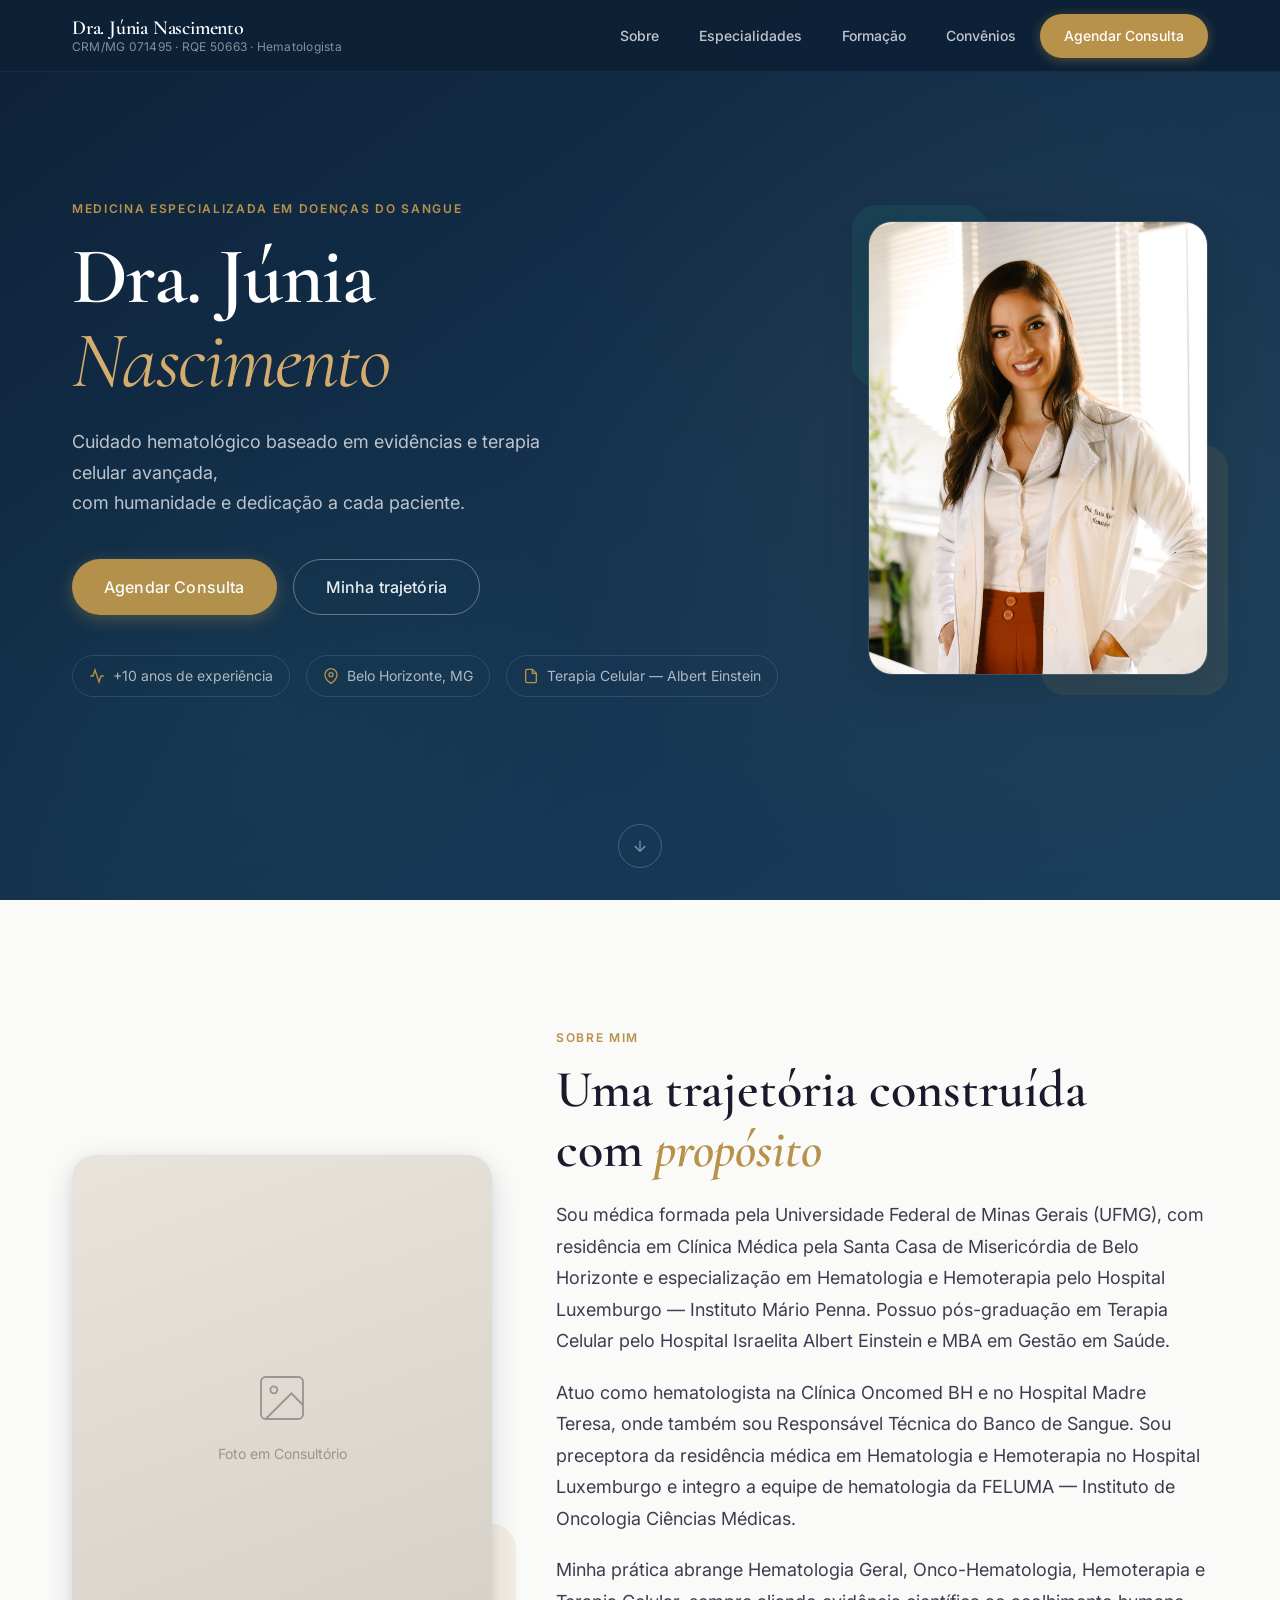
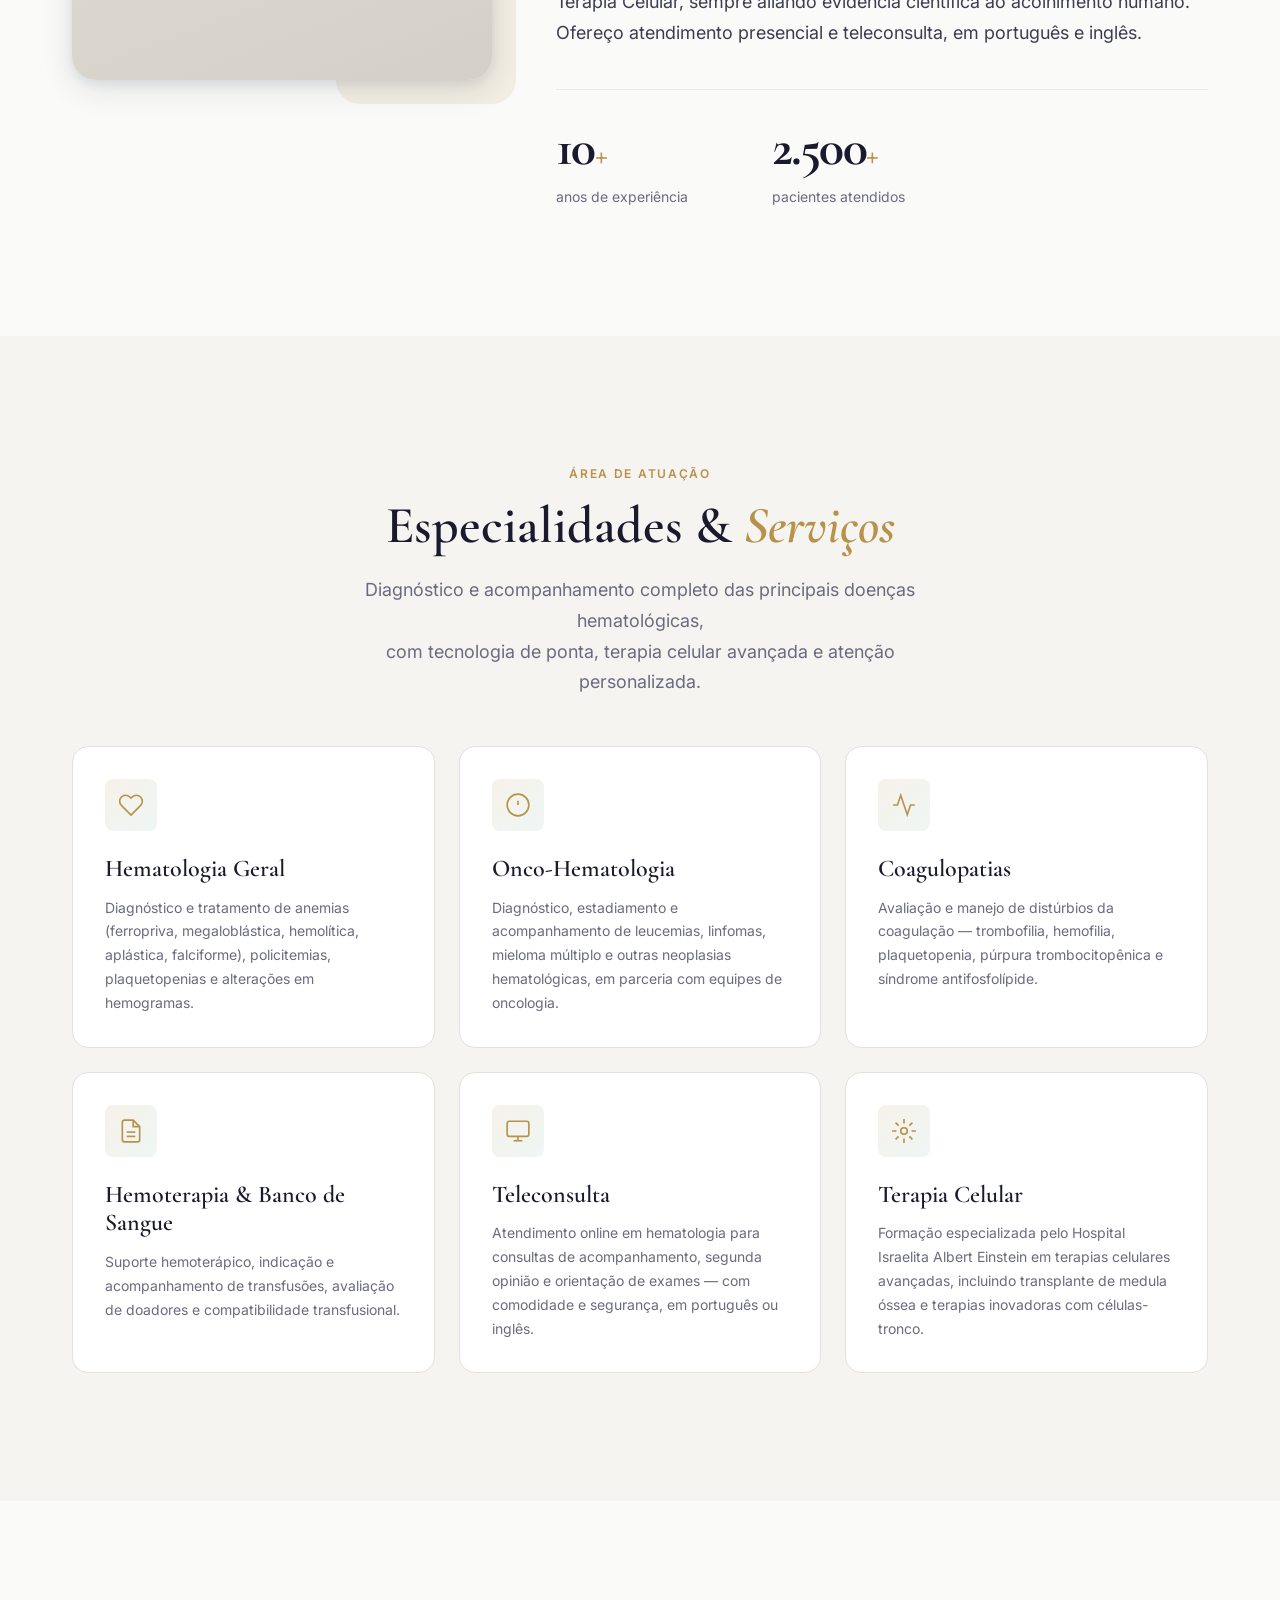
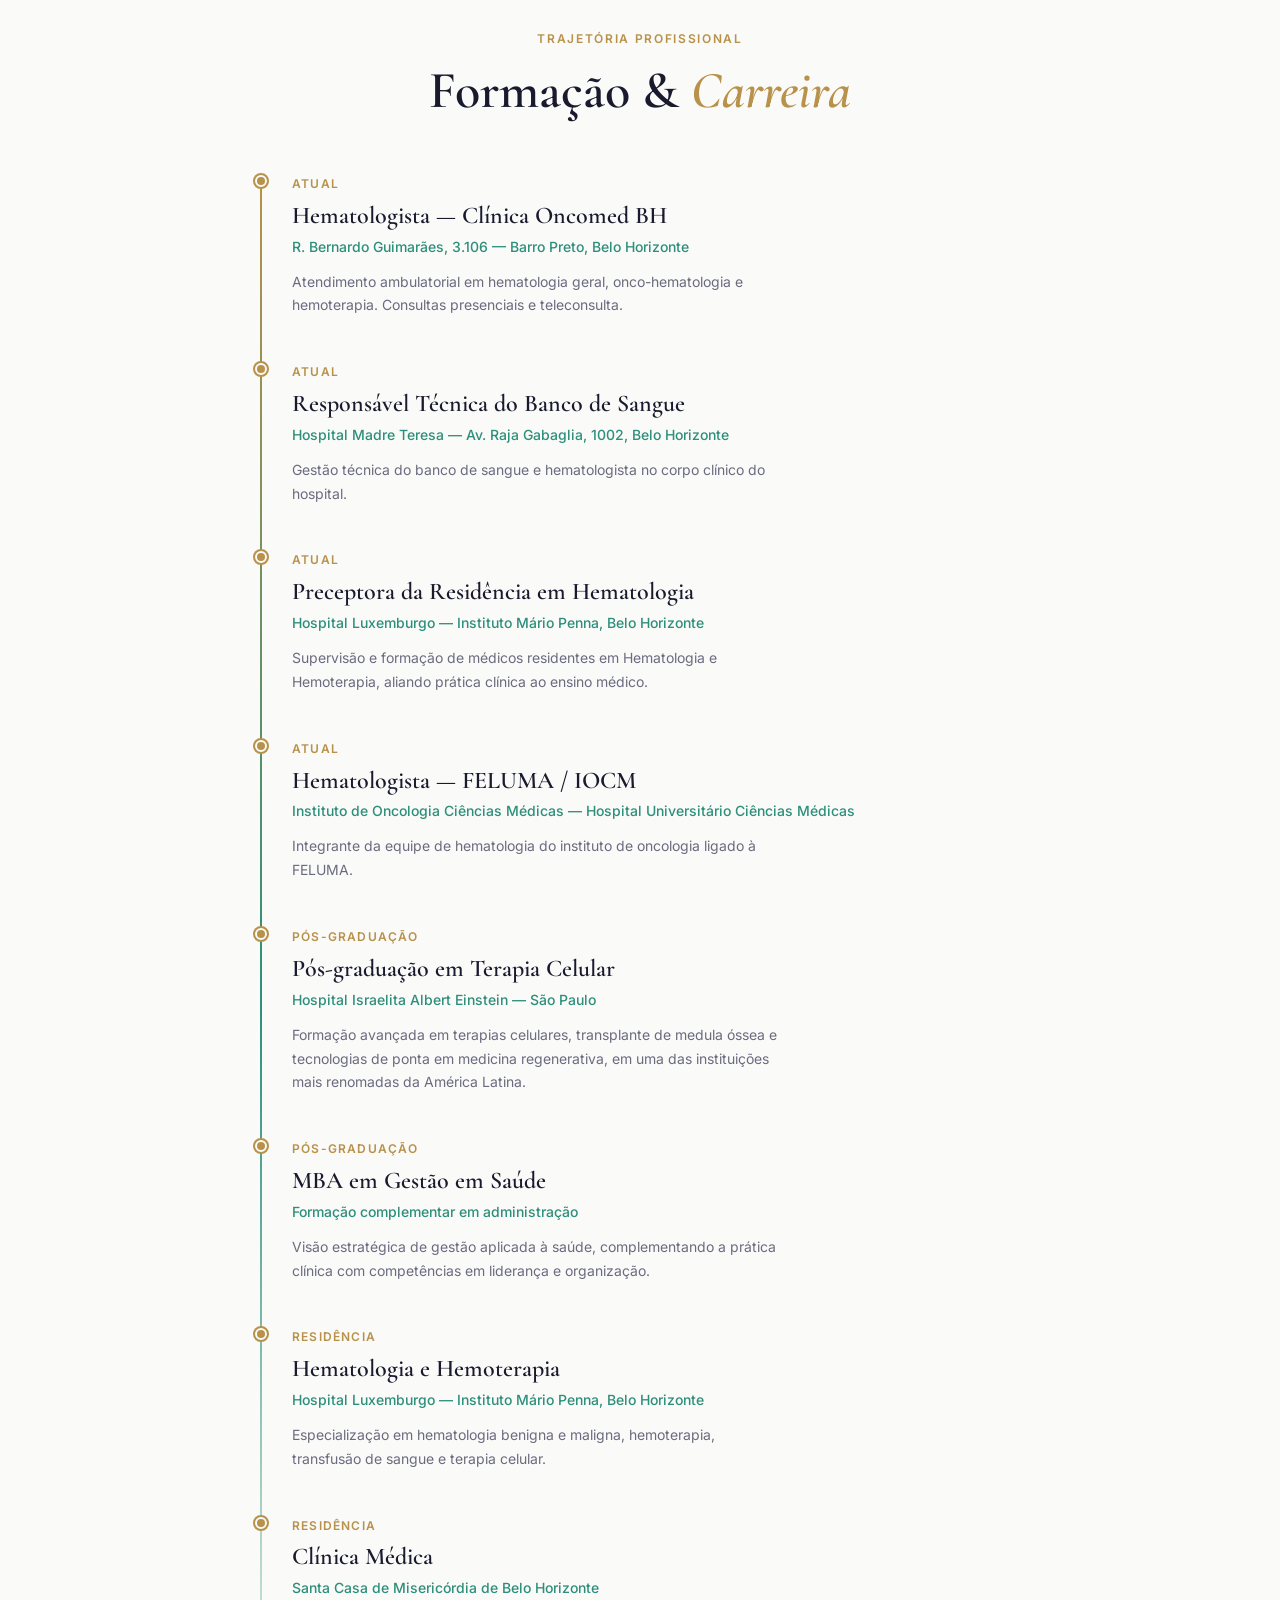
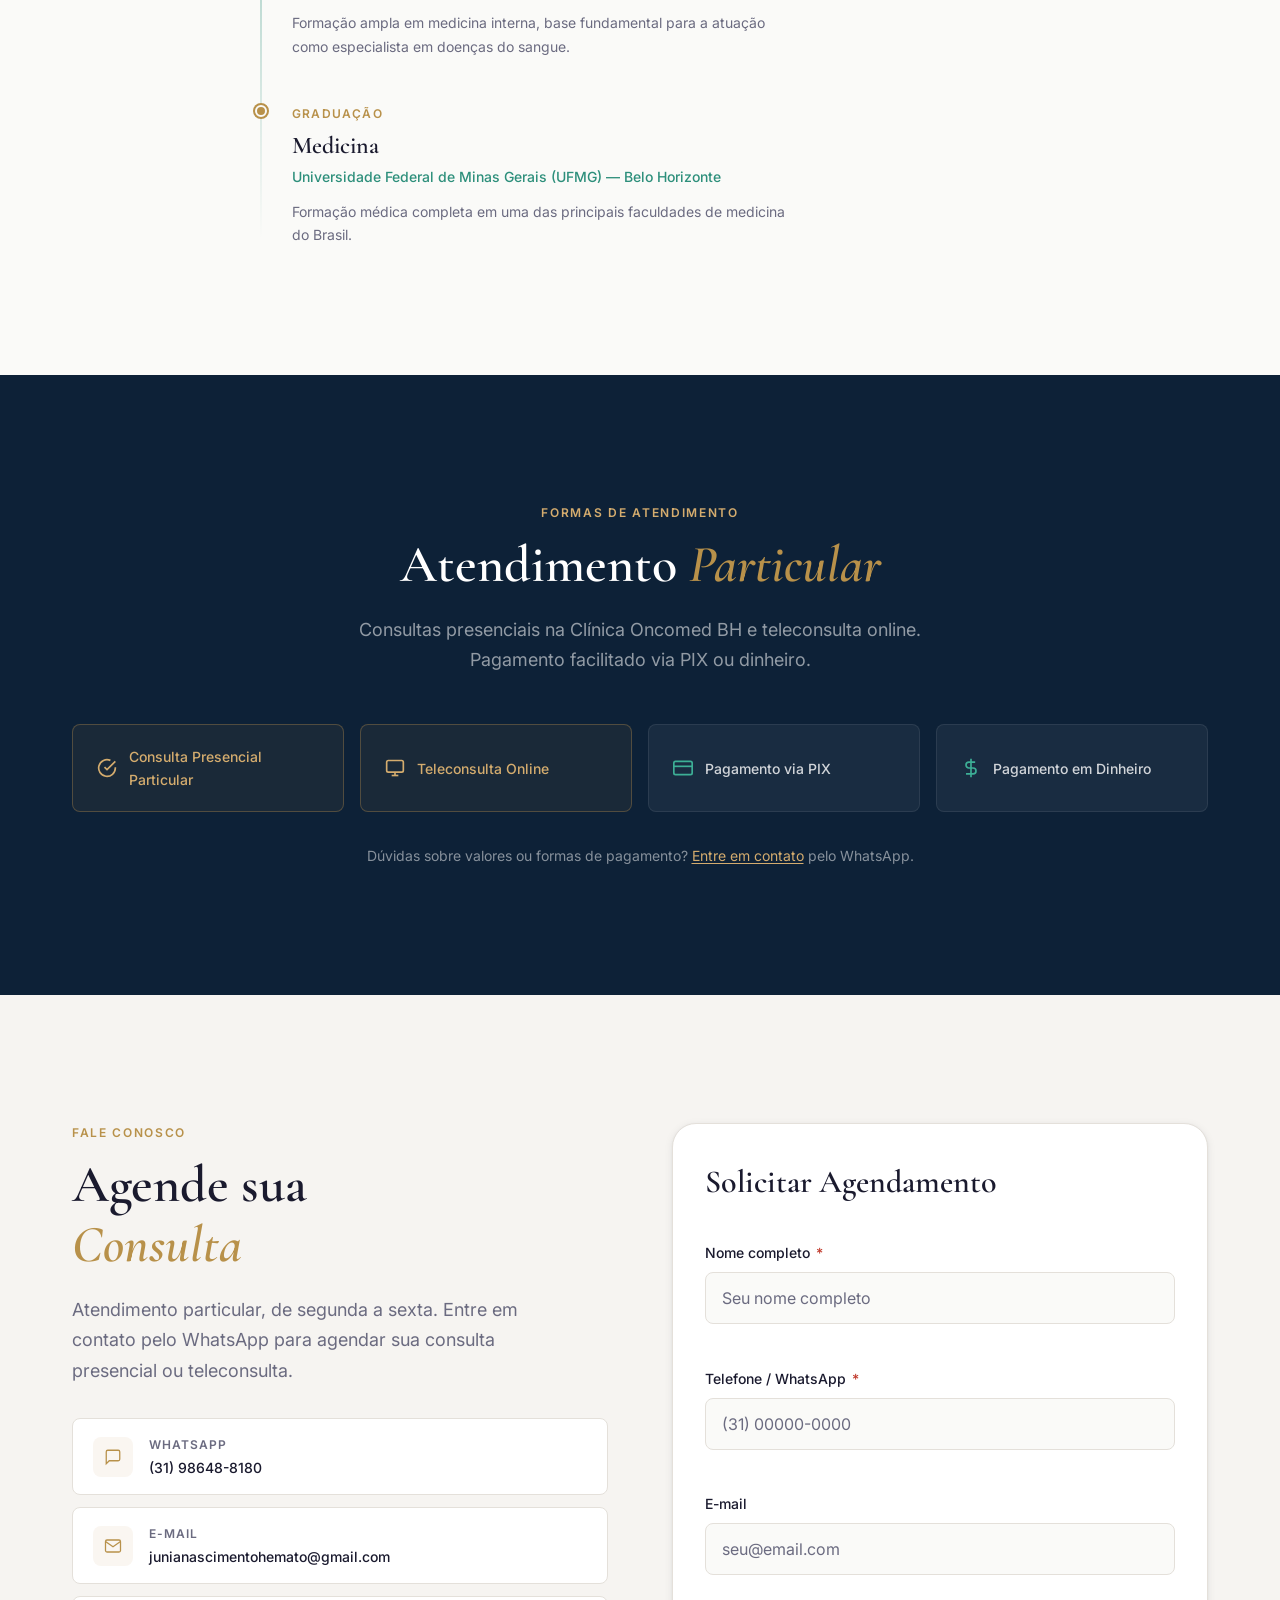
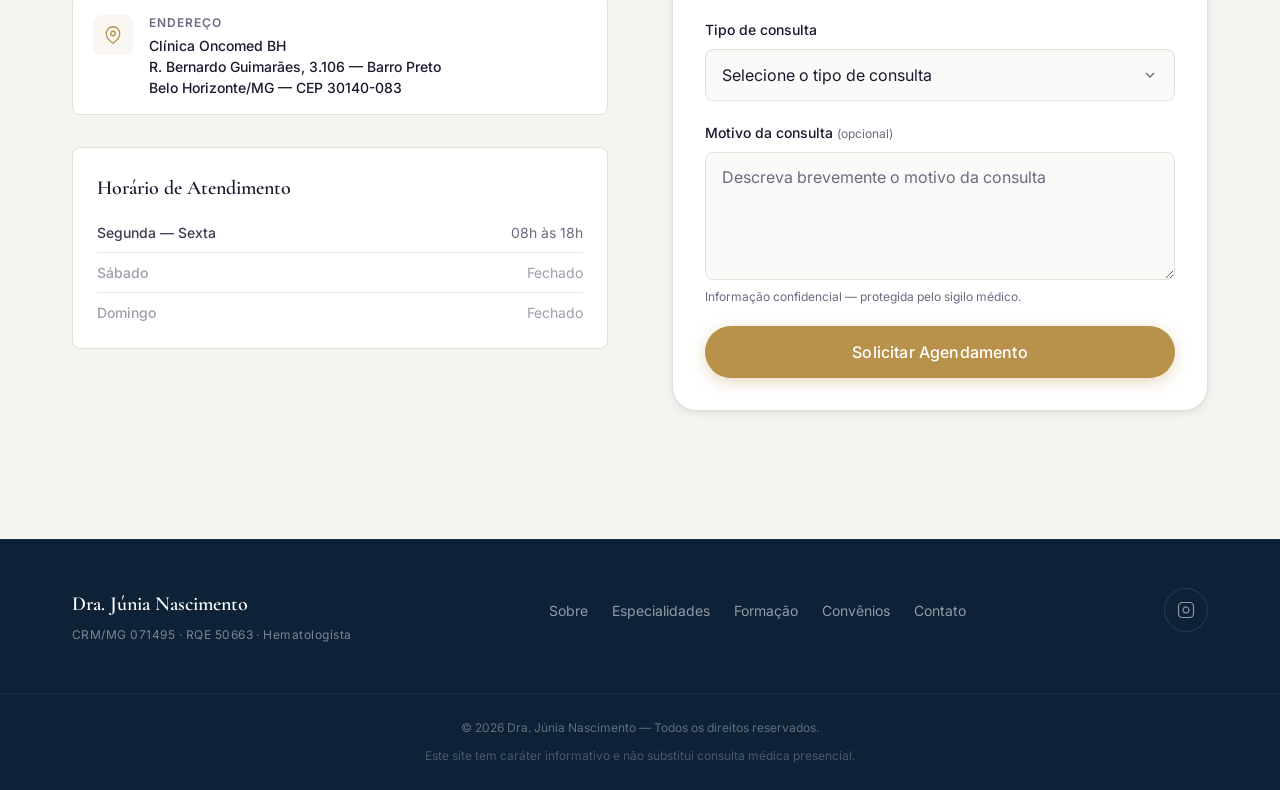
==== commit 83c41c93: "fix: responsividade mobile e inclusão de Terapia Celular - Corrige menu mobile (backdrop-filter cria" ====
--- a/index.html
+++ b/index.html
@@ -56,7 +56,7 @@
             <em>Nascimento</em>
           </h1>
           <p class="hero__tagline">
-            Cuidado hematológico baseado em evidências,<br class="hide-sm" />
+            Cuidado hematológico baseado em evidências e terapia celular avançada,<br class="hide-sm" />
             com humanidade e dedicação a cada paciente.
           </p>
           <div class="hero__actions">
@@ -74,7 +74,7 @@
             </li>
             <li class="hero__badge">
               <svg width="16" height="16" viewBox="0 0 24 24" fill="none" stroke="currentColor" stroke-width="2" aria-hidden="true"><path d="M14 2H6a2 2 0 0 0-2 2v16a2 2 0 0 0 2 2h12a2 2 0 0 0 2-2V8z"/><polyline points="14,2 14,8 20,8"/></svg>
-              Membro da ABHH
+              Terapia Celular — Albert Einstein
             </li>
           </ul>
         </div>
@@ -120,13 +120,13 @@
             Uma trajetória construída<br />com <em>propósito</em>
           </h2>
           <p>
-            Sou médica formada pela Universidade Federal de Minas Gerais (UFMG), com residência em Clínica Médica pela Santa Casa de Misericórdia de Belo Horizonte e especialização em Hematologia e Hemoterapia pelo Hospital Luxemburgo — Instituto Mário Penna. Complemento minha formação clínica com MBA e pós-graduação em gestão em saúde.
+            Sou médica formada pela Universidade Federal de Minas Gerais (UFMG), com residência em Clínica Médica pela Santa Casa de Misericórdia de Belo Horizonte e especialização em Hematologia e Hemoterapia pelo Hospital Luxemburgo — Instituto Mário Penna. Possuo pós-graduação em Terapia Celular pelo Hospital Israelita Albert Einstein e MBA em Gestão em Saúde.
           </p>
           <p>
             Atuo como hematologista na Clínica Oncomed BH e no Hospital Madre Teresa, onde também sou Responsável Técnica do Banco de Sangue. Sou preceptora da residência médica em Hematologia e Hemoterapia no Hospital Luxemburgo e integro a equipe de hematologia da FELUMA — Instituto de Oncologia Ciências Médicas.
           </p>
           <p>
-            Minha prática abrange Hematologia Geral, Onco-Hematologia e Hemoterapia, sempre aliando evidência científica ao acolhimento humano. Ofereço atendimento presencial e teleconsulta, em português e inglês.
+            Minha prática abrange Hematologia Geral, Onco-Hematologia, Hemoterapia e Terapia Celular, sempre aliando evidência científica ao acolhimento humano. Ofereço atendimento presencial e teleconsulta, em português e inglês.
           </p>
 
           <ul class="stats" role="list" aria-label="Números da carreira">
@@ -137,10 +137,6 @@
             <li class="stat">
               <span class="stat__number" data-target="2500">0</span><span class="stat__plus">+</span>
               <span class="stat__label">pacientes atendidos</span>
-            </li>
-            <li class="stat">
-              <span class="stat__number" data-target="5">0</span>
-              <span class="stat__label">publicações científicas</span>
             </li>
           </ul>
         </div>
@@ -156,7 +152,7 @@
           <h2 id="esp-title" class="section__title">Especialidades &amp; <em>Serviços</em></h2>
           <p class="section__subtitle">
             Diagnóstico e acompanhamento completo das principais doenças hematológicas,<br class="hide-sm" />
-            com tecnologia de ponta e atenção personalizada.
+            com tecnologia de ponta, terapia celular avançada e atenção personalizada.
           </p>
         </header>
 
@@ -204,10 +200,10 @@
 
           <li class="card reveal" style="--i:5">
             <div class="card__icon" aria-hidden="true">
-              <svg viewBox="0 0 24 24" fill="none" stroke="currentColor" stroke-width="1.5"><path d="M17 21v-2a4 4 0 0 0-4-4H5a4 4 0 0 0-4 4v2"/><circle cx="9" cy="7" r="4"/><path d="M23 21v-2a4 4 0 0 0-3-3.87"/><path d="M16 3.13a4 4 0 0 1 0 7.75"/></svg>
-            </div>
-            <h3 class="card__title">Primeira Consulta Hematológica</h3>
-            <p class="card__text">Avaliação clínica completa, análise de exames laboratoriais, definição diagnóstica e planejamento terapêutico individualizado para cada paciente.</p>
+              <svg viewBox="0 0 24 24" fill="none" stroke="currentColor" stroke-width="1.5"><circle cx="12" cy="12" r="3"/><path d="M12 1v4M12 19v4M4.22 4.22l2.83 2.83M16.95 16.95l2.83 2.83M1 12h4M19 12h4M4.22 19.78l2.83-2.83M16.95 7.05l2.83-2.83"/></svg>
+            </div>
+            <h3 class="card__title">Terapia Celular</h3>
+            <p class="card__text">Formação especializada pelo Hospital Israelita Albert Einstein em terapias celulares avançadas, incluindo transplante de medula óssea e terapias inovadoras com células-tronco.</p>
           </li>
 
         </ul>
@@ -261,6 +257,16 @@
               <h3 class="timeline__title">Hematologista — FELUMA / IOCM</h3>
               <p class="timeline__org">Instituto de Oncologia Ciências Médicas — Hospital Universitário Ciências Médicas</p>
               <p class="timeline__desc">Integrante da equipe de hematologia do instituto de oncologia ligado à FELUMA.</p>
+            </div>
+          </li>
+
+          <li class="timeline__item reveal">
+            <div class="timeline__dot" aria-hidden="true"></div>
+            <div class="timeline__body">
+              <time class="timeline__period">Pós-graduação</time>
+              <h3 class="timeline__title">Pós-graduação em Terapia Celular</h3>
+              <p class="timeline__org">Hospital Israelita Albert Einstein — São Paulo</p>
+              <p class="timeline__desc">Formação avançada em terapias celulares, transplante de medula óssea e tecnologias de ponta em medicina regenerativa, em uma das instituições mais renomadas da América Latina.</p>
             </div>
           </li>
 
--- a/style.css
+++ b/style.css
@@ -305,6 +305,7 @@
   inset-inline: 0;
   z-index: 100;
   height: var(--header-h);
+  overflow: visible;
   background: rgba(13, 33, 55, 0.96);
   backdrop-filter: blur(12px);
   -webkit-backdrop-filter: blur(12px);
@@ -416,15 +417,16 @@
 @media (max-width: 767px) {
   .nav {
     display: block;
-    position: fixed;
-    top: var(--header-h);
+    position: absolute;
+    top: 100%;
     left: 0;
     right: 0;
-    bottom: 0;
+    height: calc(100vh - var(--header-h));
     z-index: 99;
     background: var(--clr-navy);
     padding: var(--sp-8) var(--sp-6);
     overflow-y: auto;
+    -webkit-overflow-scrolling: touch;
     opacity: 0;
     pointer-events: none;
     transform: translateY(-10px);
@@ -437,9 +439,23 @@
     pointer-events: auto;
     transform: translateY(0);
   }
-  .nav__list { flex-direction: column; align-items: stretch; gap: var(--sp-2); }
-  .nav__link { font-size: var(--text-md); padding: var(--sp-4); justify-content: flex-start; }
-  .nav__link--cta { justify-content: center; margin-top: var(--sp-4); }
+  .nav__list {
+    flex-direction: column;
+    align-items: stretch;
+    gap: var(--sp-4);
+    padding-bottom: var(--sp-8);
+  }
+  .nav__link {
+    font-size: var(--text-lg);
+    padding: var(--sp-4) var(--sp-6);
+    justify-content: flex-start;
+    border-bottom: 1px solid rgba(255,255,255,0.08);
+  }
+  .nav__link--cta {
+    justify-content: center;
+    margin-top: var(--sp-4);
+    border-bottom: none;
+  }
 }
 
 /* ── HERO ────────────────────────────────────────────────────── */
@@ -619,9 +635,14 @@
 @media (max-width: 767px) {
 
   /* Hero */
+  .hero {
+    min-height: auto;
+    padding-bottom: var(--sp-8);
+  }
   .hero__inner {
     flex-direction: column;
-    align-items: flex-start;
+    align-items: center;
+    text-align: center;
     padding-block: var(--sp-8) var(--sp-6);
     gap: var(--sp-6);
   }
@@ -633,64 +654,137 @@
     justify-content: center;
   }
   .hero__photo-frame {
-    width: min(260px, 72vw);
-    aspect-ratio: 3/4;
-    border-radius: var(--radius-lg);
+    width: min(200px, 56vw);
+    aspect-ratio: 1/1;
+    border-radius: 50%;
+  }
+  .hero__photo-img {
+    object-position: center 20%;
   }
   .hero__deco--1, .hero__deco--2 { display: none; }
-  .hero__name { font-size: clamp(2.4rem, 10vw, 3.2rem); }
-  .hero__tagline { font-size: var(--text-base); max-width: 100%; }
-  .hero__actions { flex-direction: column; }
-  .hero__actions .btn { width: 100%; justify-content: center; }
-  .hero__badges { gap: var(--sp-2); }
-  .hero__badge { font-size: var(--text-xs); padding: var(--sp-1) var(--sp-3); }
+  .hero__name { font-size: clamp(2rem, 9vw, 2.8rem); }
+  .hero__eyebrow { font-size: 0.65rem; }
+  .hero__tagline {
+    font-size: var(--text-base);
+    max-width: 100%;
+    margin-inline: auto;
+  }
+  .hero__actions {
+    flex-direction: column;
+    width: 100%;
+  }
+  .hero__actions .btn {
+    width: 100%;
+    justify-content: center;
+    min-height: 52px;
+    font-size: var(--text-base);
+  }
+  .hero__badges {
+    gap: var(--sp-2);
+    justify-content: center;
+  }
+  .hero__badge {
+    font-size: var(--text-xs);
+    padding: var(--sp-1) var(--sp-3);
+  }
+  .hero__scroll { display: none; }
 
   /* Sections */
-  .section { padding-block: var(--sp-16); }
+  .section {
+    padding-block: var(--sp-12);
+  }
   .section__header { margin-bottom: var(--sp-8); }
+  .section__title { font-size: var(--text-2xl); }
+  .section__subtitle { font-size: var(--text-sm); }
 
   /* Sobre */
-  .sobre__figure { display: none; } /* foto aparece no hero, evita duplicidade no mobile */
-  .sobre__content p { font-size: var(--text-base); }
-  .stats { gap: var(--sp-6); }
-  .stat__number { font-size: var(--text-3xl); }
+  .sobre__figure { display: none; }
+  .sobre__content p { font-size: var(--text-sm); line-height: 1.7; }
+  .stats {
+    gap: var(--sp-6);
+    justify-content: space-between;
+  }
+  .stat__number { font-size: var(--text-2xl); }
+  .stat__label { font-size: var(--text-xs); }
 
   /* Cards */
   .cards { grid-template-columns: 1fr; gap: var(--sp-4); }
-  .card { padding: var(--sp-6); }
+  .card { padding: var(--sp-5); }
+  .card__icon {
+    width: 44px;
+    height: 44px;
+    margin-bottom: var(--sp-4);
+  }
+  .card__icon svg { width: 22px; height: 22px; }
+  .card__title { font-size: var(--text-lg); margin-bottom: var(--sp-2); }
+  .card__text { font-size: var(--text-sm); line-height: 1.7; }
 
   /* Timeline */
   .timeline { padding-left: var(--sp-6); }
-  .timeline__dot { left: calc(-1 * var(--sp-6) - 5px); }
-  .timeline__title { font-size: var(--text-lg); }
-  .timeline__desc { font-size: var(--text-xs); }
-  .timeline__item { padding-bottom: var(--sp-8); }
+  .timeline__dot {
+    left: calc(-1 * var(--sp-6) - 5px);
+    width: 10px;
+    height: 10px;
+  }
+  .timeline__period { font-size: 0.65rem; }
+  .timeline__title { font-size: var(--text-base); }
+  .timeline__org { font-size: var(--text-xs); }
+  .timeline__desc { font-size: var(--text-xs); line-height: 1.6; }
+  .timeline__item { padding-bottom: var(--sp-6); }
 
   /* Convênios */
-  .convenios__grid { grid-template-columns: 1fr 1fr; gap: var(--sp-3); }
-  .convenio { padding: var(--sp-3) var(--sp-4); font-size: var(--text-xs); }
+  .convenios__grid { grid-template-columns: 1fr; gap: var(--sp-3); }
+  .convenio {
+    padding: var(--sp-4);
+    font-size: var(--text-sm);
+    min-height: 52px;
+  }
 
   /* Contato */
-  .contato__desc { font-size: var(--text-base); }
+  .contato__desc { font-size: var(--text-sm); }
   .contact-item { padding: var(--sp-3) var(--sp-4); }
+  .contact-item__value { font-size: var(--text-xs); word-break: break-word; }
   .horario { padding: var(--sp-4); }
+  .horario__title { font-size: var(--text-base); }
+  .horario__row { font-size: var(--text-xs); }
 
   /* Form */
-  .form { padding: var(--sp-6); border-radius: var(--radius-lg); }
-  .form__title { font-size: var(--text-xl); margin-bottom: var(--sp-6); }
+  .form {
+    padding: var(--sp-5);
+    border-radius: var(--radius-lg);
+    margin-inline: calc(-1 * var(--sp-2));
+  }
+  .form__title { font-size: var(--text-lg); margin-bottom: var(--sp-5); }
+  .form__input { min-height: 48px; font-size: var(--text-base); }
+  .form__textarea { min-height: 100px; }
+  .btn--full { min-height: 52px; font-size: var(--text-base); }
 
   /* Footer */
-  .footer__inner { flex-direction: column; gap: var(--sp-6); padding-block: var(--sp-8); }
-  .footer__nav { gap: var(--sp-2) var(--sp-4); }
+  .footer__inner {
+    flex-direction: column;
+    align-items: center;
+    text-align: center;
+    gap: var(--sp-6);
+    padding-block: var(--sp-8);
+  }
+  .footer__nav {
+    gap: var(--sp-2) var(--sp-4);
+    justify-content: center;
+  }
+  .footer__social { justify-content: center; }
+  .footer__bottom { padding-block: var(--sp-4); }
+  .footer__bottom p { font-size: var(--text-xs); }
 }
 
 /* ── SMALL PHONES (< 400px) ──────────────────────────────── */
 @media (max-width: 399px) {
-  .hero__photo-frame { width: min(220px, 80vw); }
-  .convenios__grid { grid-template-columns: 1fr; }
-  .hero__badges { flex-direction: column; align-items: flex-start; }
+  .hero__photo-frame { width: min(160px, 50vw); }
+  .hero__name { font-size: clamp(1.8rem, 8vw, 2.2rem); }
+  .hero__badges { flex-direction: column; align-items: center; }
   .stats { flex-direction: column; gap: var(--sp-4); }
   .header__logo-crm { display: none; }
+  .header__logo-name { font-size: var(--text-base); }
+  .contact-item__icon { width: 36px; height: 36px; }
 }
 
 /* ── SOBRE ───────────────────────────────────────────────────── */
@@ -759,7 +853,7 @@
   padding-top: var(--sp-8);
   border-top: 1px solid var(--clr-divider);
 }
-.stat { display: flex; flex-direction: column; }
+.stat { display: flex; flex-direction: row; flex-wrap: wrap; align-items: baseline; }
 .stat__number {
   font-family: var(--font-display);
   font-size: var(--text-4xl);
@@ -775,6 +869,7 @@
   font-weight: 700;
 }
 .stat__label {
+  width: 100%;
   font-size: var(--text-sm);
   color: var(--clr-muted);
   margin-top: var(--sp-1);
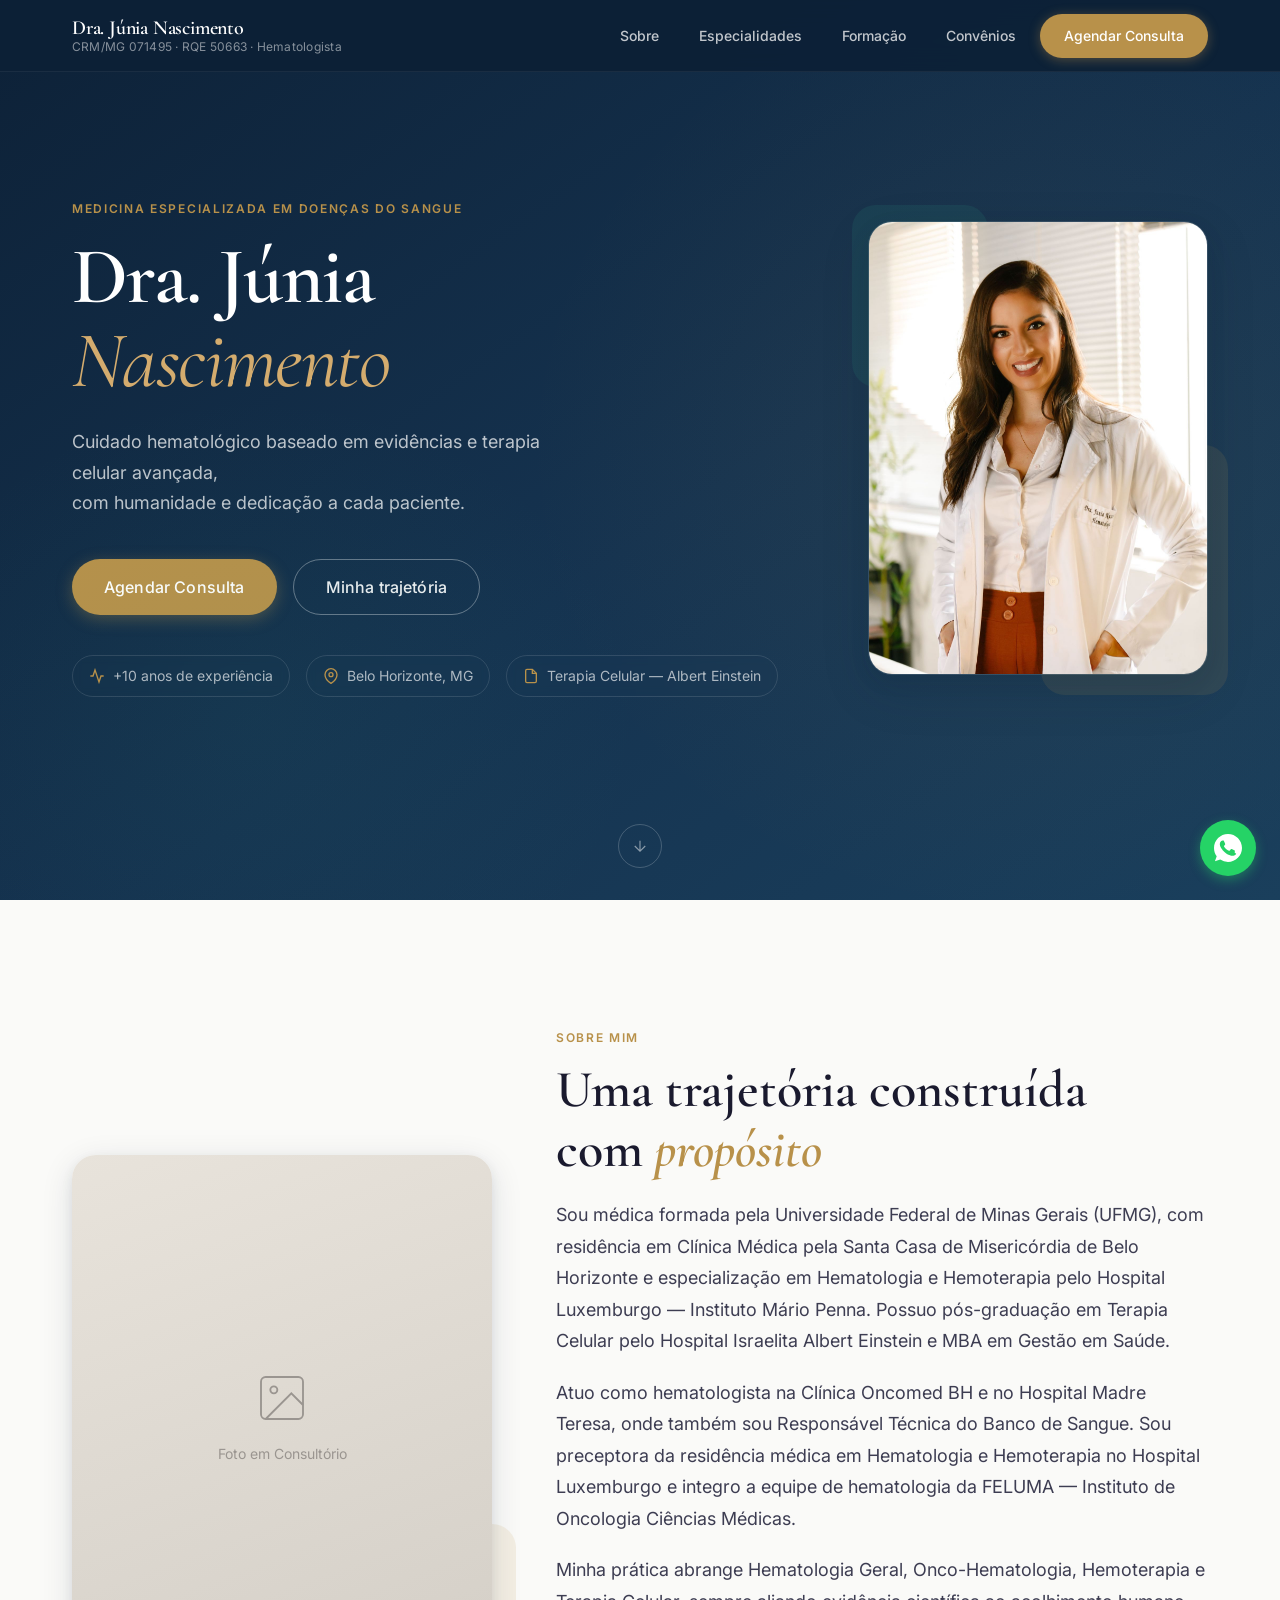
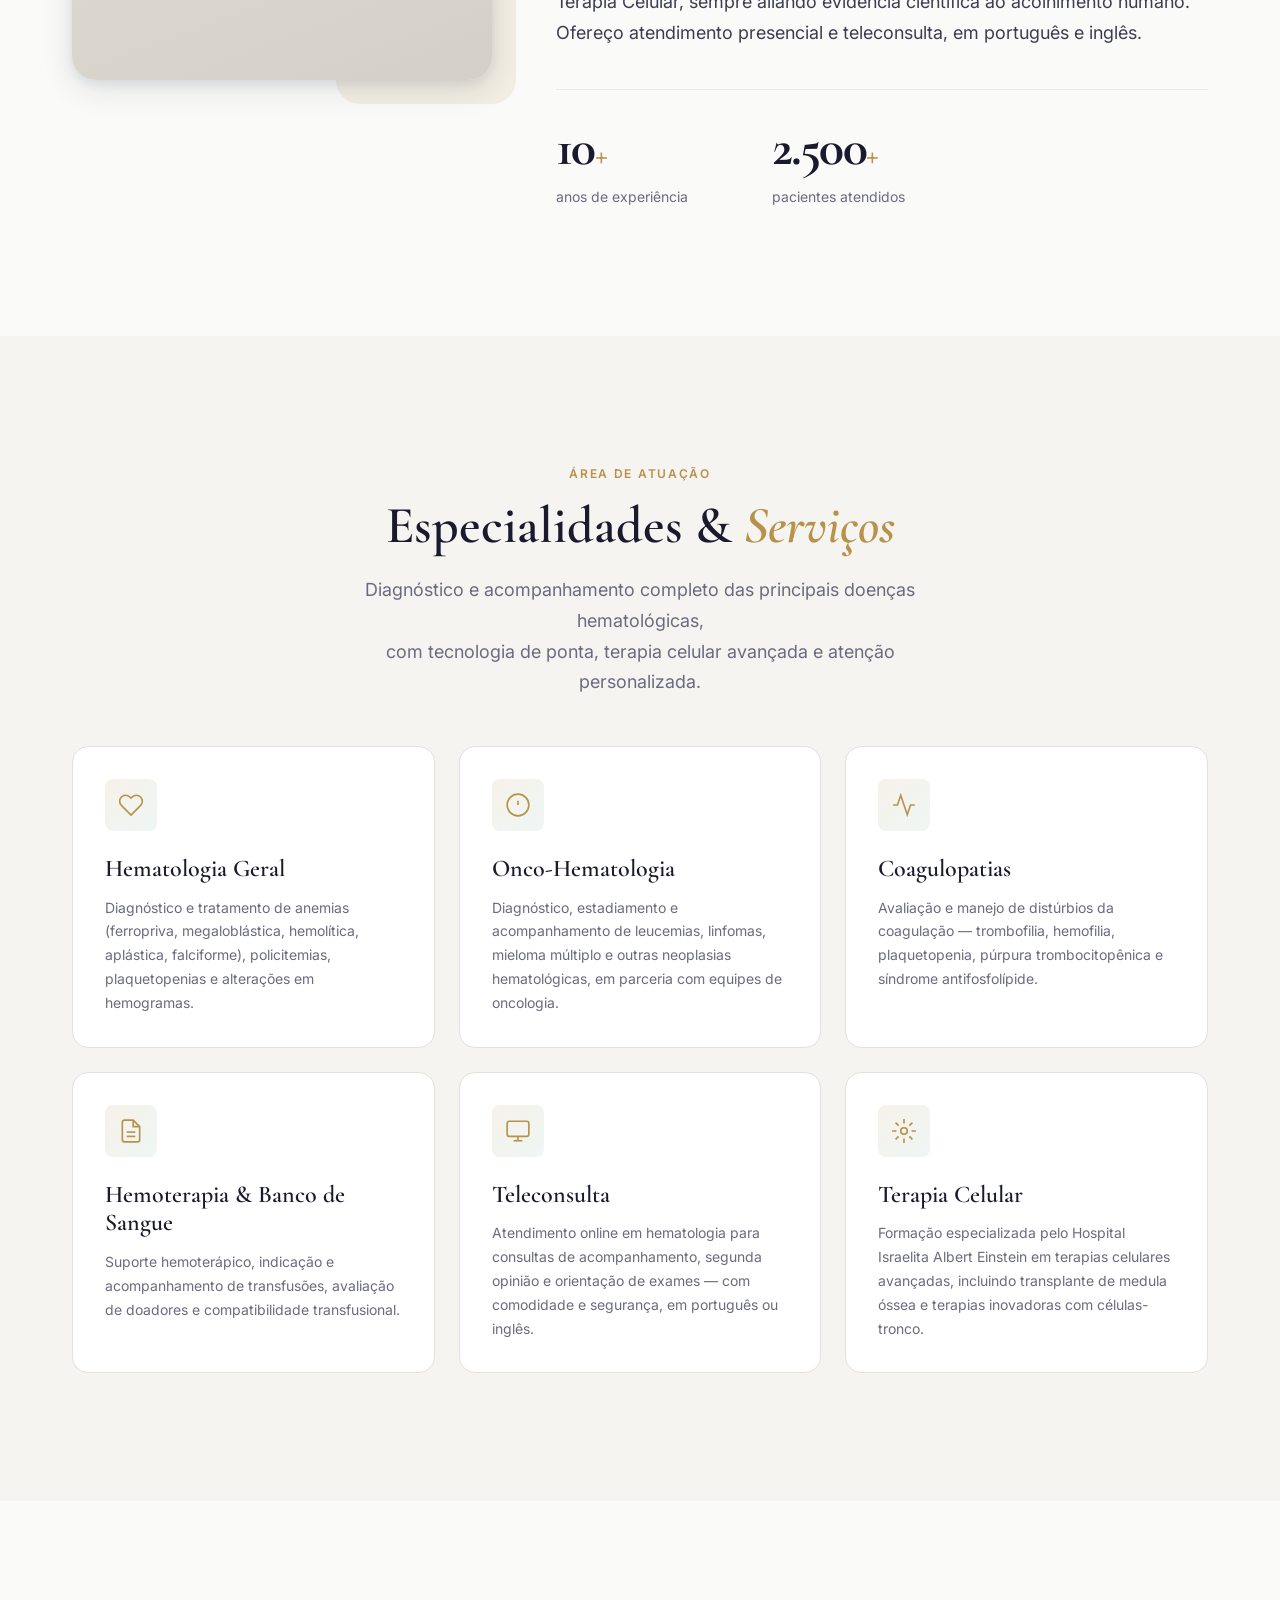
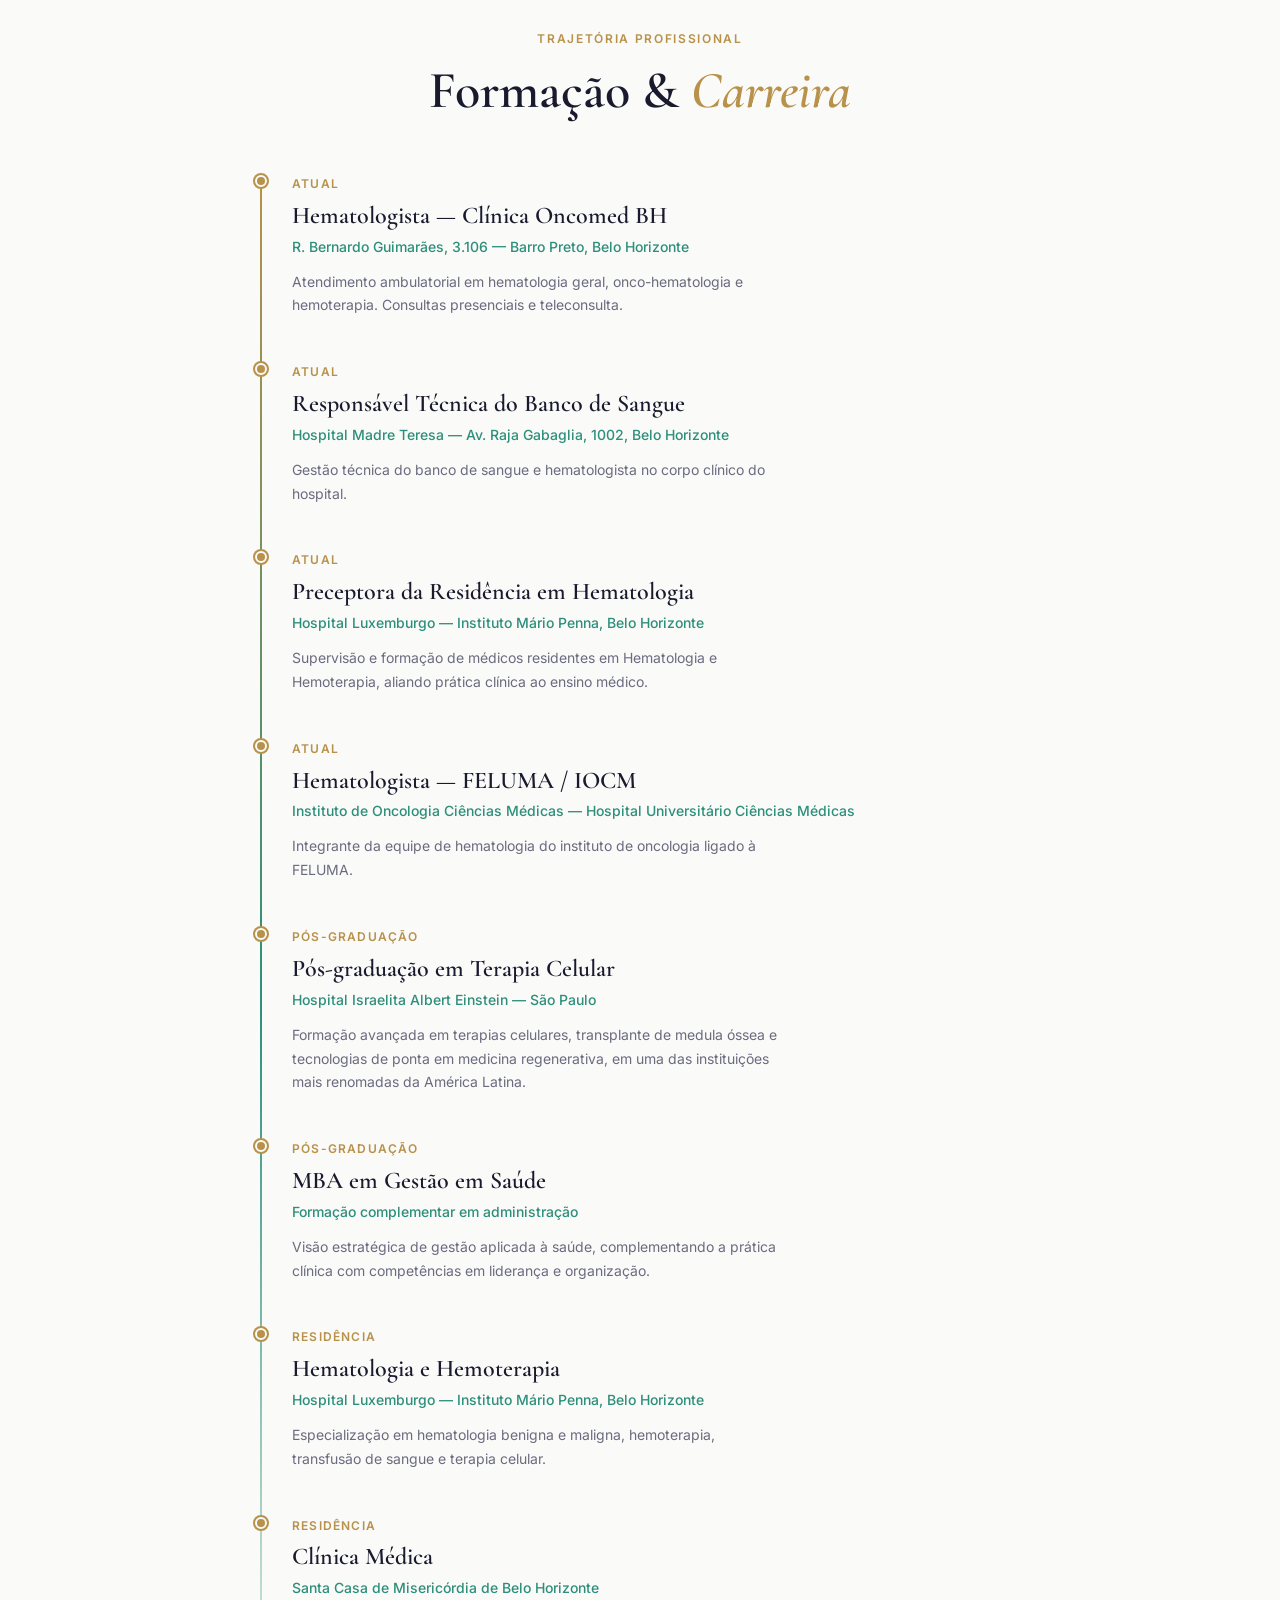
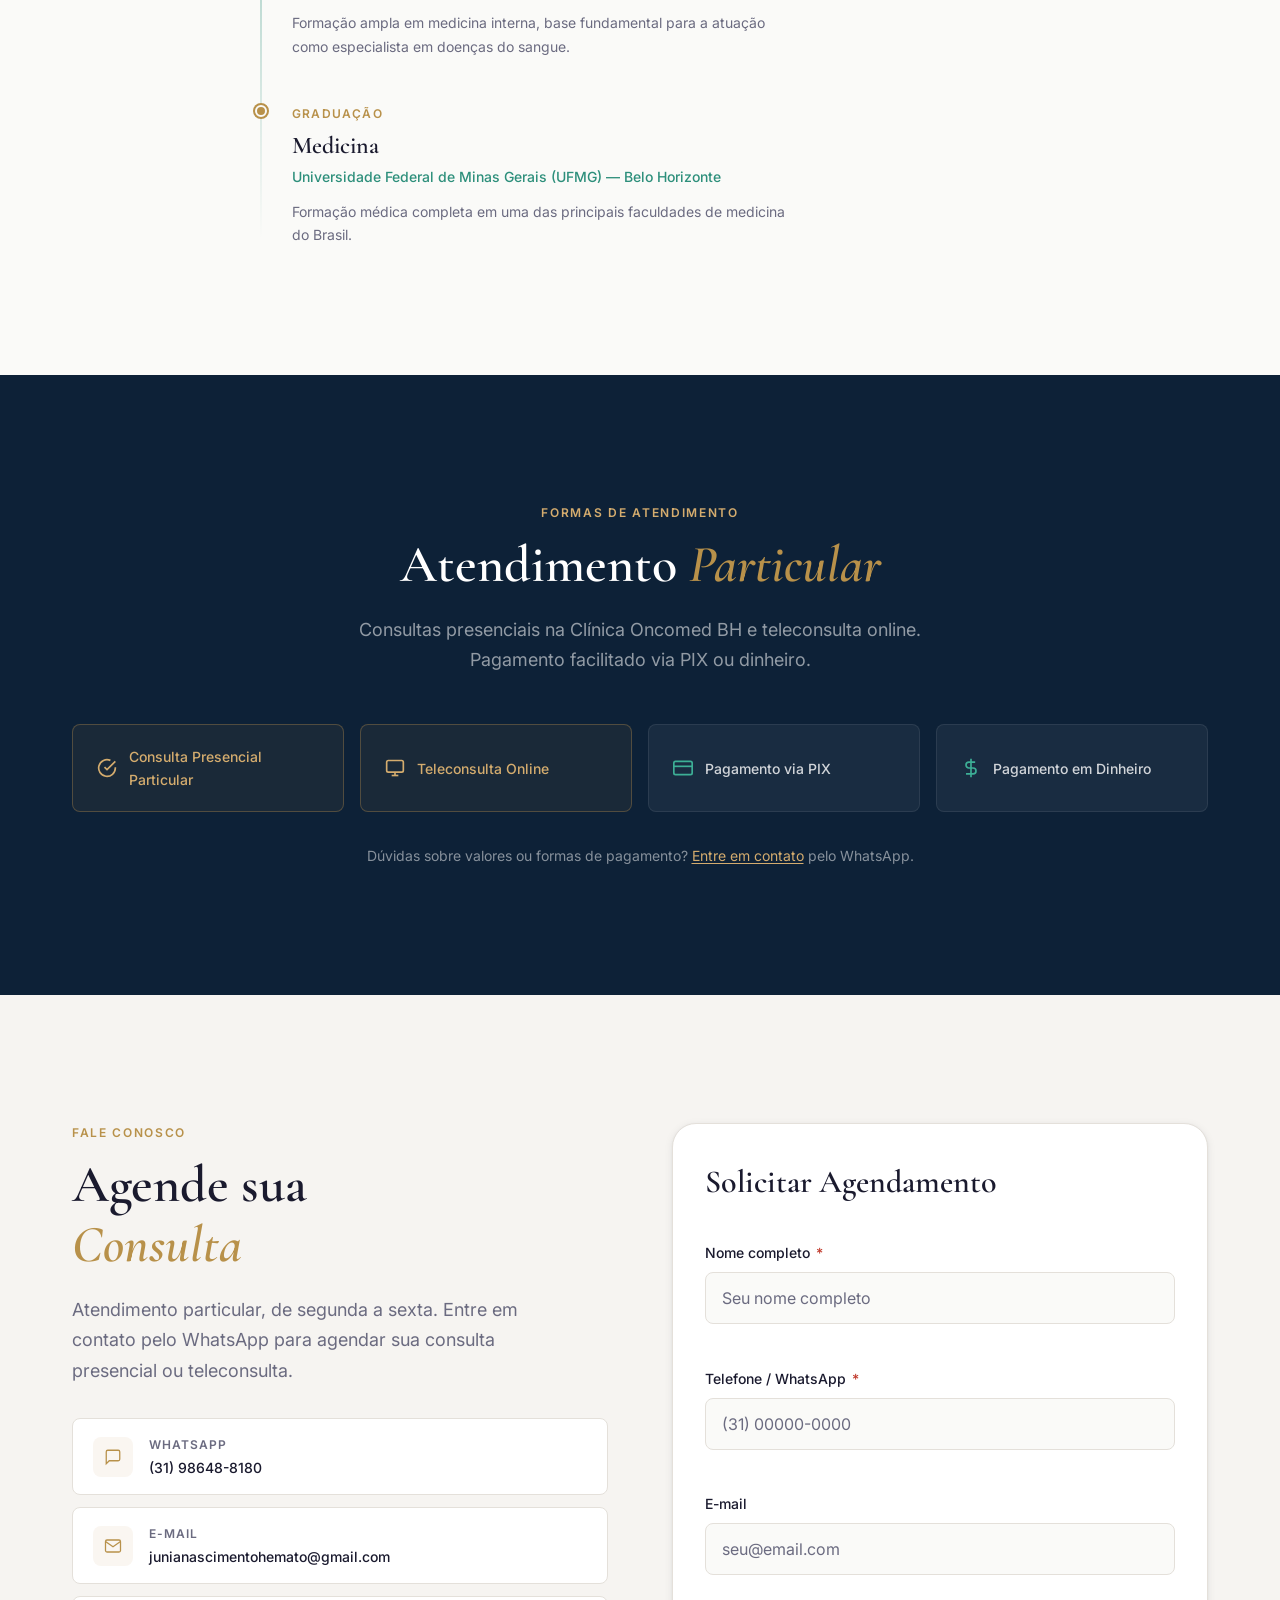
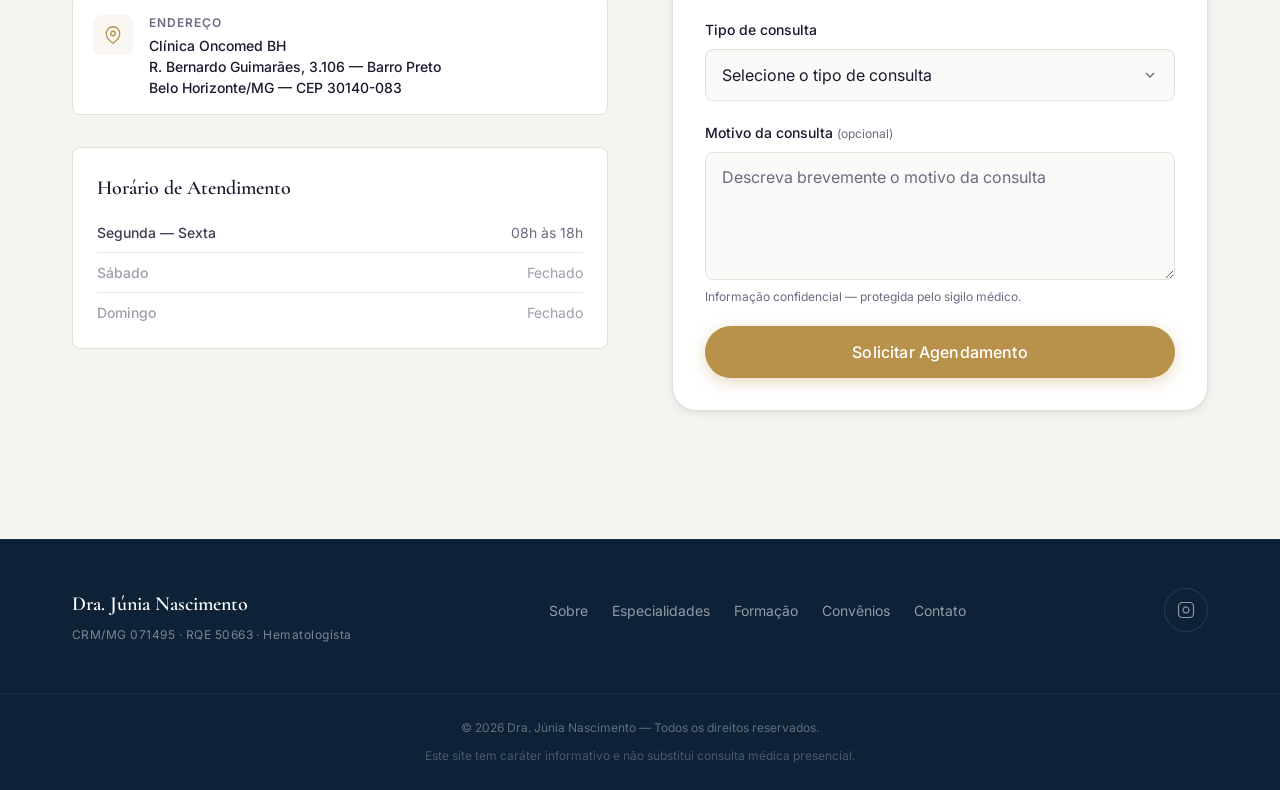
==== commit 1d5e0047: "feat: SEO, Schema.org, formulário WhatsApp e botão flutuante - Adiciona Open Graph, Twitter Card e m" ====
--- a/index.html
+++ b/index.html
@@ -3,8 +3,77 @@
 <head>
   <meta charset="UTF-8" />
   <meta name="viewport" content="width=device-width, initial-scale=1.0" />
-  <meta name="description" content="Dra. Júnia Nascimento — Médica Hematologista em Belo Horizonte. Especialista em diagnóstico e tratamento de doenças do sangue. Agende sua consulta." />
+  <meta name="description" content="Dra. Júnia Nascimento — Médica Hematologista em Belo Horizonte. Especialista em diagnóstico e tratamento de doenças do sangue, terapia celular e hemoterapia. Agende sua consulta." />
+  <meta name="keywords" content="hematologista, Belo Horizonte, hematologia, terapia celular, hemoterapia, oncohematologia, coagulopatias, teleconsulta, Dra Júnia Nascimento" />
+  <meta name="author" content="Dra. Júnia Nascimento" />
+  <meta name="robots" content="index, follow" />
+  <link rel="canonical" href="https://junianascimento.com.br/" />
   <title>Dra. Júnia Nascimento — Hematologista | Belo Horizonte</title>
+
+  <!-- Open Graph / Facebook / WhatsApp -->
+  <meta property="og:type" content="website" />
+  <meta property="og:url" content="https://junianascimento.com.br/" />
+  <meta property="og:title" content="Dra. Júnia Nascimento — Hematologista | Belo Horizonte" />
+  <meta property="og:description" content="Médica Hematologista em Belo Horizonte. Especialista em doenças do sangue, terapia celular e hemoterapia. Pós-graduação pelo Hospital Albert Einstein. Agende sua consulta." />
+  <meta property="og:image" content="https://junianascimento.com.br/img/perfil.jpg" />
+  <meta property="og:locale" content="pt_BR" />
+  <meta property="og:site_name" content="Dra. Júnia Nascimento — Hematologista" />
+
+  <!-- Twitter Card -->
+  <meta name="twitter:card" content="summary_large_image" />
+  <meta name="twitter:title" content="Dra. Júnia Nascimento — Hematologista | Belo Horizonte" />
+  <meta name="twitter:description" content="Médica Hematologista em BH. Especialista em doenças do sangue, terapia celular e hemoterapia. Agende sua consulta." />
+  <meta name="twitter:image" content="https://junianascimento.com.br/img/perfil.jpg" />
+
+  <!-- Favicon -->
+  <link rel="icon" type="image/svg+xml" href="img/favicon.svg" />
+  <link rel="apple-touch-icon" href="img/apple-touch-icon.png" />
+
+  <!-- Schema.org — Physician -->
+  <script type="application/ld+json">
+  {
+    "@context": "https://schema.org",
+    "@type": "Physician",
+    "name": "Dra. Júnia Nascimento",
+    "description": "Médica Hematologista em Belo Horizonte. Especialista em doenças do sangue, terapia celular, onco-hematologia e hemoterapia.",
+    "image": "https://junianascimento.com.br/img/perfil.jpg",
+    "url": "https://junianascimento.com.br",
+    "telephone": "+55-31-98648-8180",
+    "email": "junianascimentohemato@gmail.com",
+    "medicalSpecialty": "Hematology",
+    "curriculumVitae": "CRM/MG 071495 · RQE 50663",
+    "availableService": [
+      { "@type": "MedicalProcedure", "name": "Hematologia Geral" },
+      { "@type": "MedicalProcedure", "name": "Onco-Hematologia" },
+      { "@type": "MedicalProcedure", "name": "Terapia Celular" },
+      { "@type": "MedicalProcedure", "name": "Hemoterapia e Banco de Sangue" },
+      { "@type": "MedicalProcedure", "name": "Coagulopatias" },
+      { "@type": "MedicalProcedure", "name": "Teleconsulta" }
+    ],
+    "address": {
+      "@type": "PostalAddress",
+      "streetAddress": "R. Bernardo Guimarães, 3106 — Barro Preto",
+      "addressLocality": "Belo Horizonte",
+      "addressRegion": "MG",
+      "postalCode": "30140-083",
+      "addressCountry": "BR"
+    },
+    "geo": {
+      "@type": "GeoCoordinates",
+      "latitude": "-19.9332",
+      "longitude": "-43.9456"
+    },
+    "openingHoursSpecification": {
+      "@type": "OpeningHoursSpecification",
+      "dayOfWeek": ["Monday", "Tuesday", "Wednesday", "Thursday", "Friday"],
+      "opens": "08:00",
+      "closes": "18:00"
+    },
+    "sameAs": [
+      "https://www.instagram.com/junianascimento.hemato/"
+    ]
+  }
+  </script>
 
   <link rel="preconnect" href="https://fonts.googleapis.com" />
   <link rel="preconnect" href="https://fonts.gstatic.com" crossorigin />
@@ -461,7 +530,7 @@
 
             <div id="form-success" class="form__success" role="status" aria-live="polite" hidden>
               <svg width="20" height="20" viewBox="0 0 24 24" fill="none" stroke="currentColor" stroke-width="2" aria-hidden="true"><path d="M22 11.08V12a10 10 0 1 1-5.93-9.14"/><polyline points="22,4 12,14.01 9,11.01"/></svg>
-              Solicitação recebida! Entraremos em contato em até 24 horas.
+              Redirecionando para o WhatsApp — finalize o agendamento por lá!
             </div>
           </form>
         </div>
@@ -500,6 +569,11 @@
     </div>
   </footer>
 
+  <!-- Botão flutuante WhatsApp -->
+  <a href="https://wa.me/5531986488180?text=Ol%C3%A1%2C%20gostaria%20de%20agendar%20uma%20consulta%20com%20a%20Dra.%20J%C3%BAnia%20Nascimento." class="whatsapp-float" target="_blank" rel="noopener noreferrer" aria-label="Agendar consulta pelo WhatsApp">
+    <svg viewBox="0 0 32 32" width="28" height="28" fill="#fff" aria-hidden="true"><path d="M16.004 0h-.008C7.174 0 .002 7.174.002 16.002c0 3.502 1.14 6.742 3.07 9.37L1.06 31.22l6.072-1.95a15.93 15.93 0 008.872 2.682C24.826 31.952 32 24.778 32 16.002 32 7.174 24.826 0 16.004 0zm9.342 22.598c-.392 1.104-1.942 2.02-3.17 2.288-.842.178-1.94.32-5.636-1.212-4.726-1.96-7.77-6.754-8.004-7.07-.226-.316-1.878-2.502-1.878-4.772 0-2.27 1.188-3.386 1.612-3.852.392-.432 1.036-.648 1.652-.648.2 0 .378.02.54.036.424.018.636.044.916.712.348.834 1.196 2.912 1.3 3.124.104.212.208.498.07.792-.126.3-.236.434-.448.668-.212.234-.412.414-.624.668-.194.226-.414.468-.176.896.238.428 1.058 1.746 2.272 2.828 1.562 1.394 2.878 1.828 3.286 2.028.408.2.648.166.886-.1.246-.272 1.05-1.22 1.33-1.64.274-.42.554-.352.934-.212.382.14 2.422 1.142 2.836 1.35.414.208.69.312.792.486.104.174.104 1.012-.288 2.116z"/></svg>
+  </a>
+
   <script src="main.js"></script>
 </body>
 </html>
--- a/style.css
+++ b/style.css
@@ -1243,6 +1243,39 @@
 }
 .form__success[hidden] { display: none; }
 
+/* ── WHATSAPP FLOAT ─────────────────────────────────────────── */
+.whatsapp-float {
+  position: fixed;
+  bottom: var(--sp-6);
+  right: var(--sp-6);
+  z-index: 90;
+  width: 56px;
+  height: 56px;
+  border-radius: 50%;
+  background: #25D366;
+  display: flex;
+  align-items: center;
+  justify-content: center;
+  box-shadow: 0 4px 12px rgba(37,211,102,0.4);
+  transition:
+    transform var(--dur-base) var(--ease-out),
+    box-shadow var(--dur-base) var(--ease-out);
+}
+.whatsapp-float:hover {
+  transform: scale(1.1);
+  box-shadow: 0 6px 20px rgba(37,211,102,0.5);
+}
+.whatsapp-float:active { transform: scale(0.95); }
+
+@media (max-width: 767px) {
+  .whatsapp-float {
+    bottom: var(--sp-4);
+    right: var(--sp-4);
+    width: 52px;
+    height: 52px;
+  }
+}
+
 /* ── FOOTER ──────────────────────────────────────────────────── */
 .footer {
   background: var(--clr-navy);
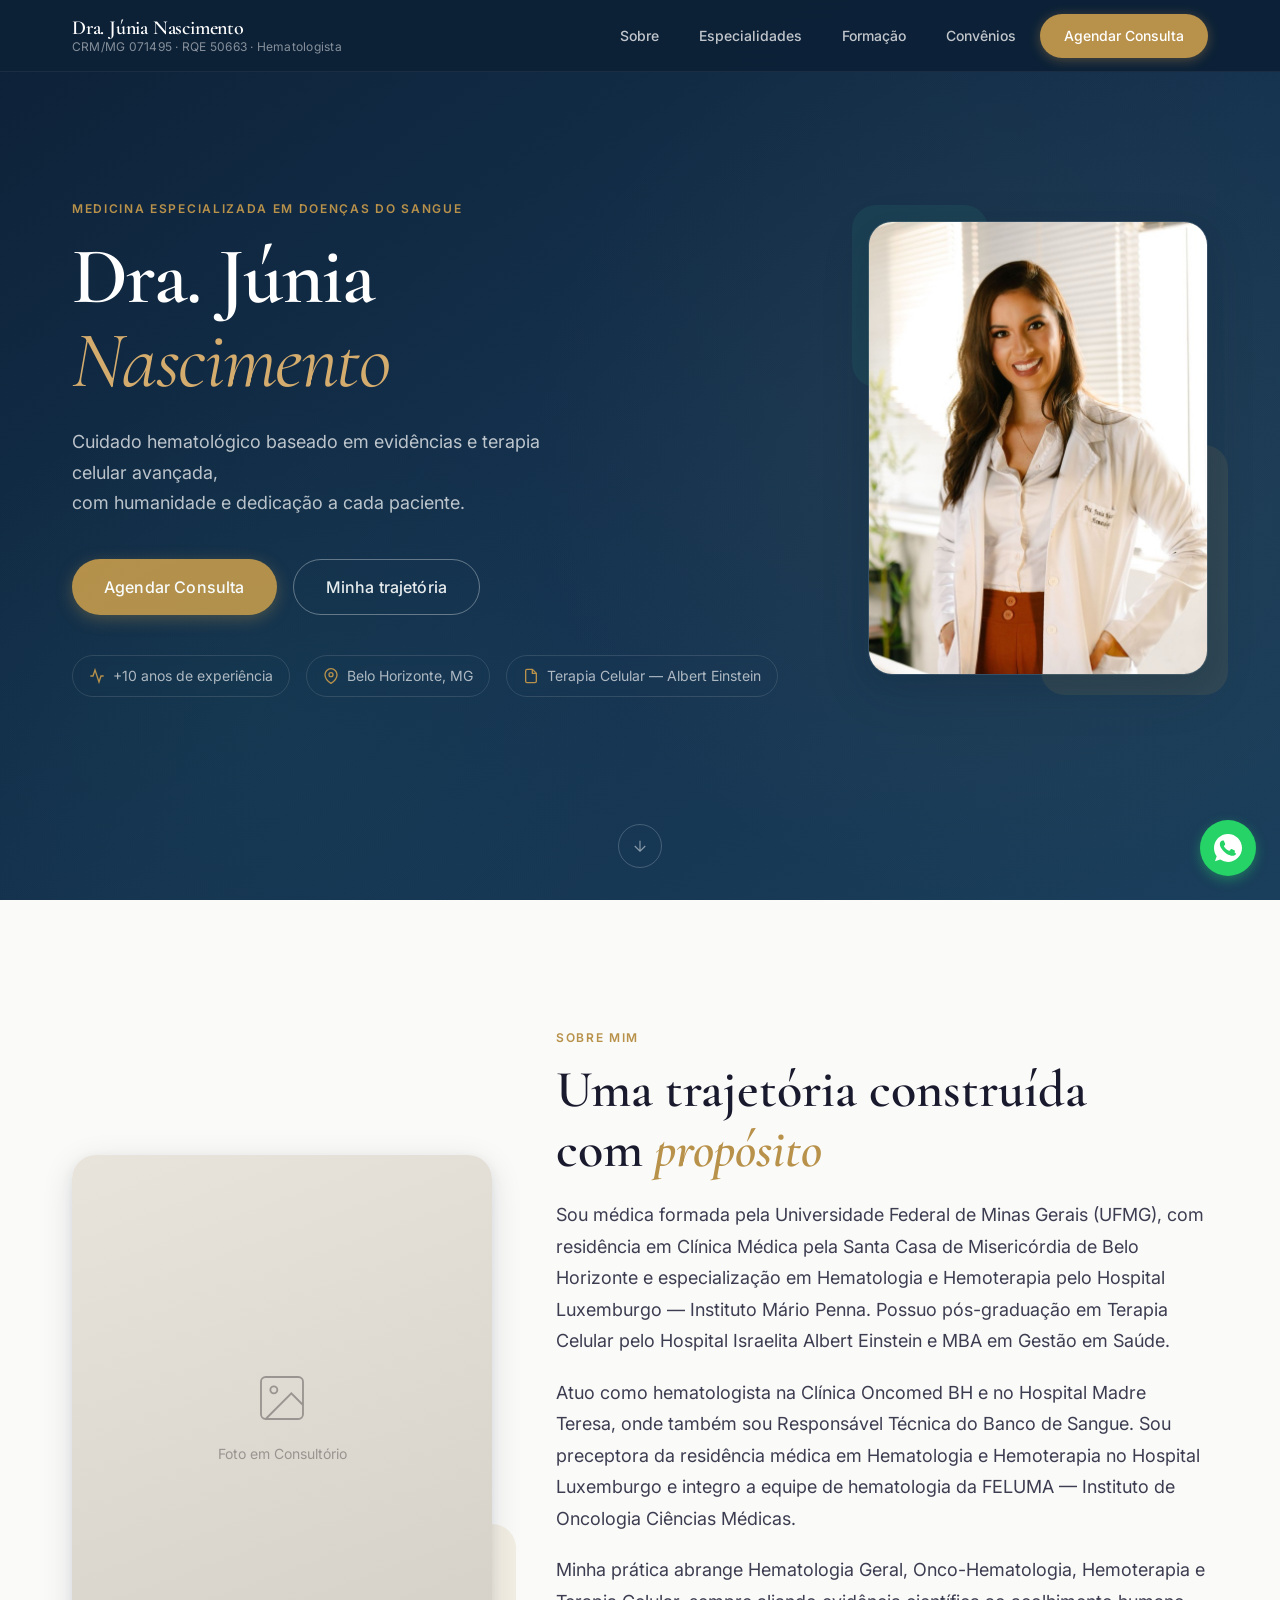
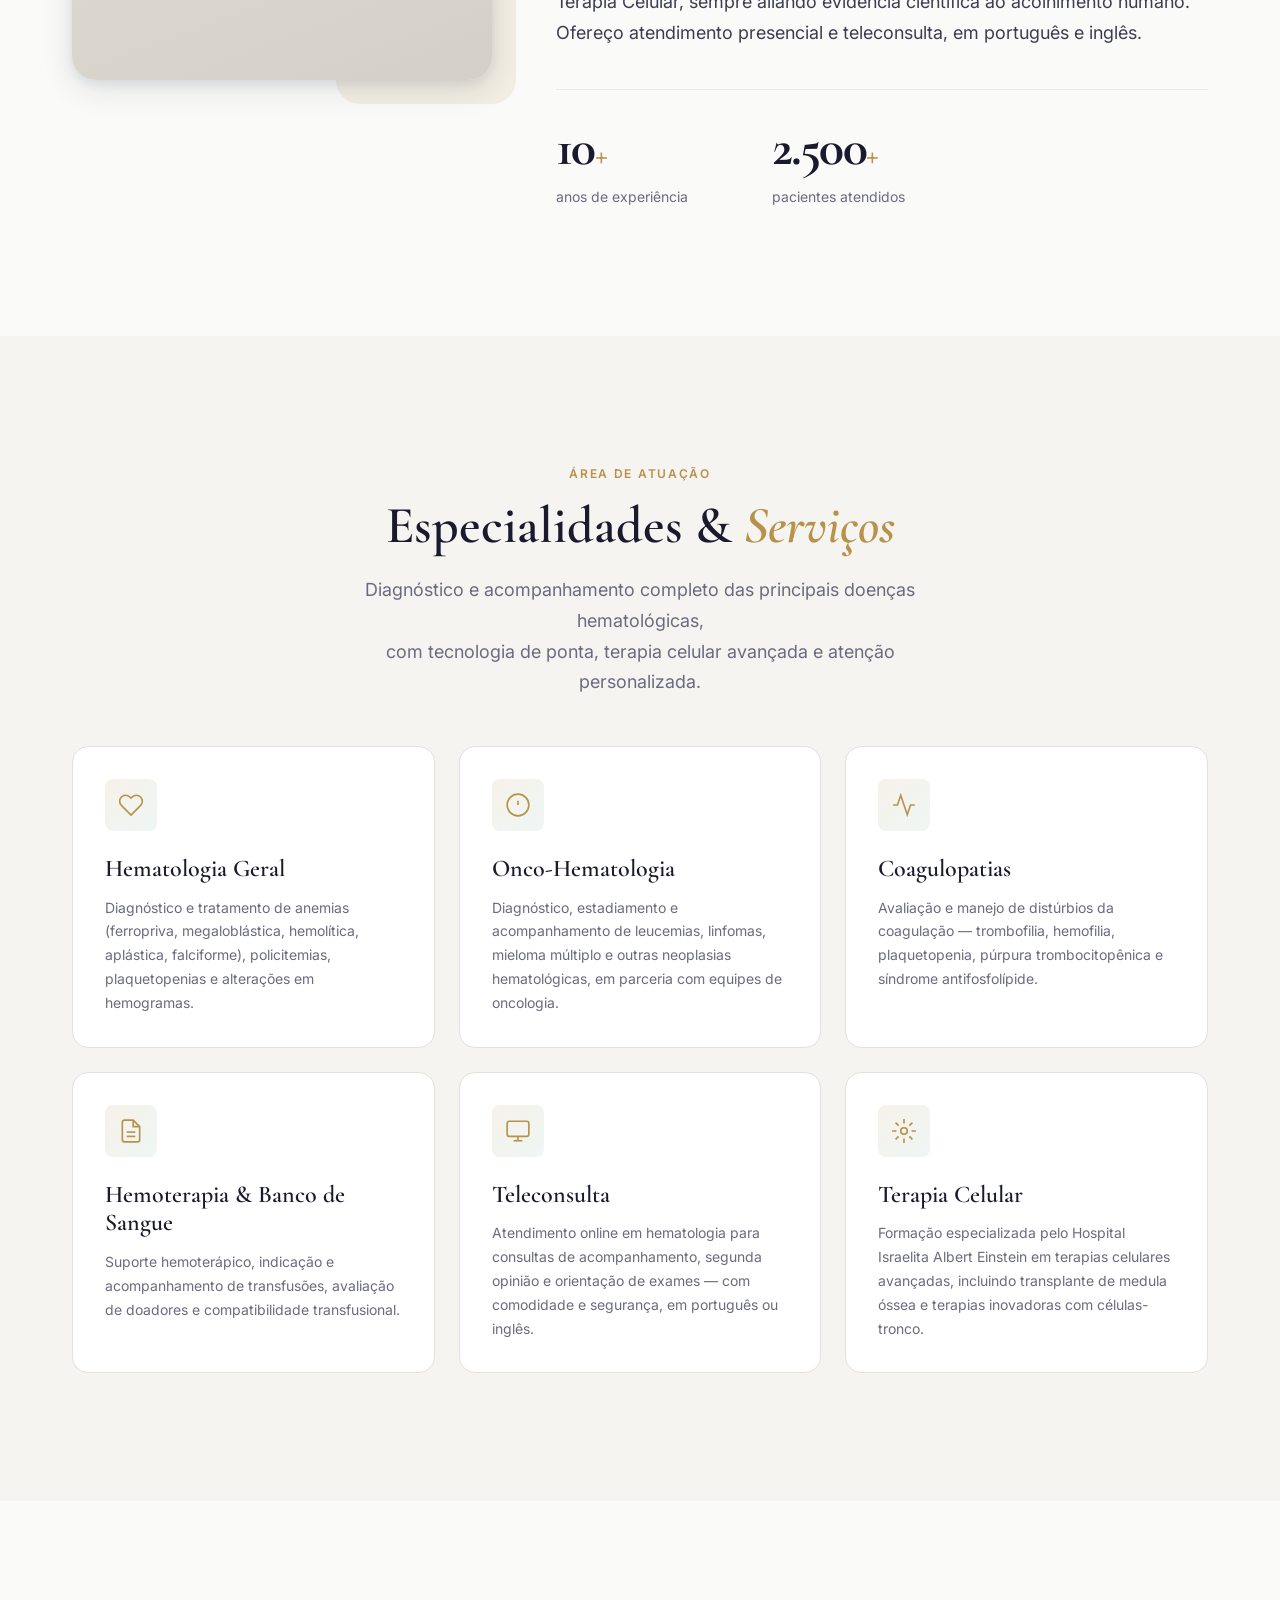
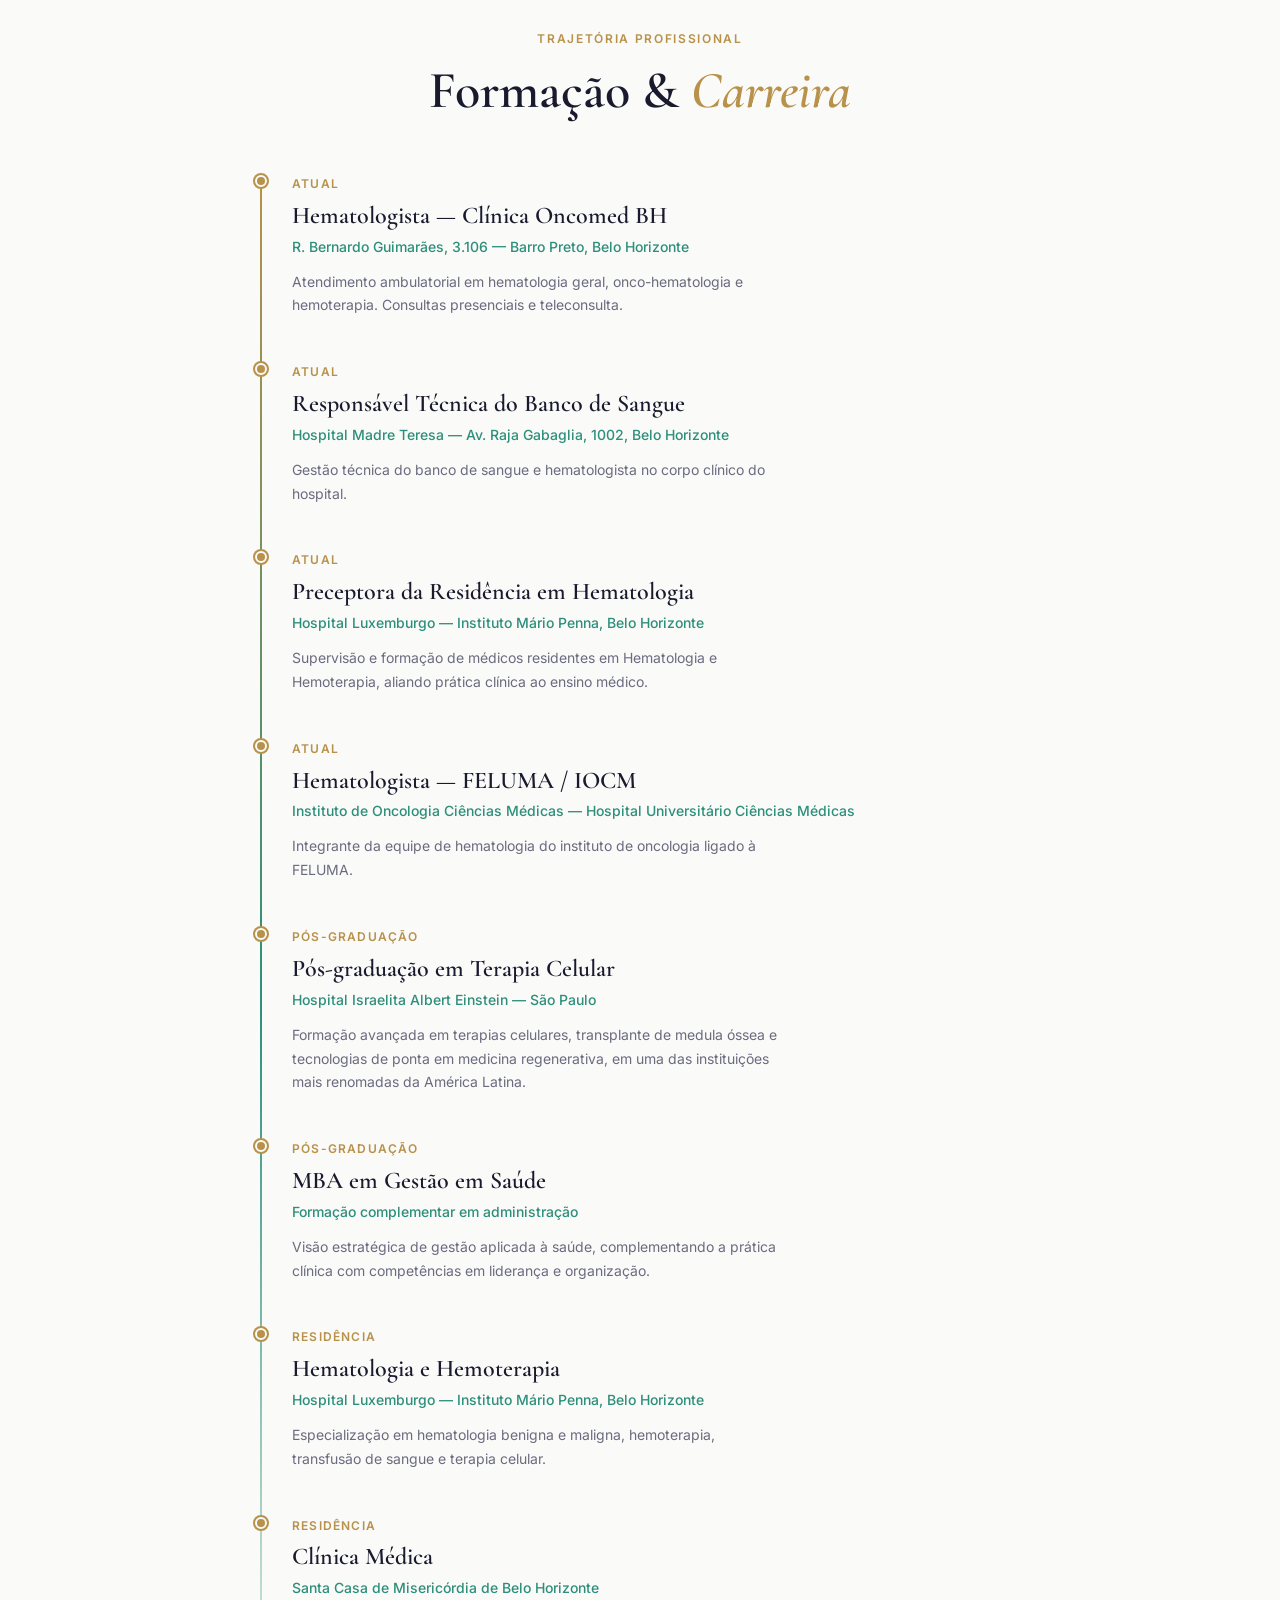
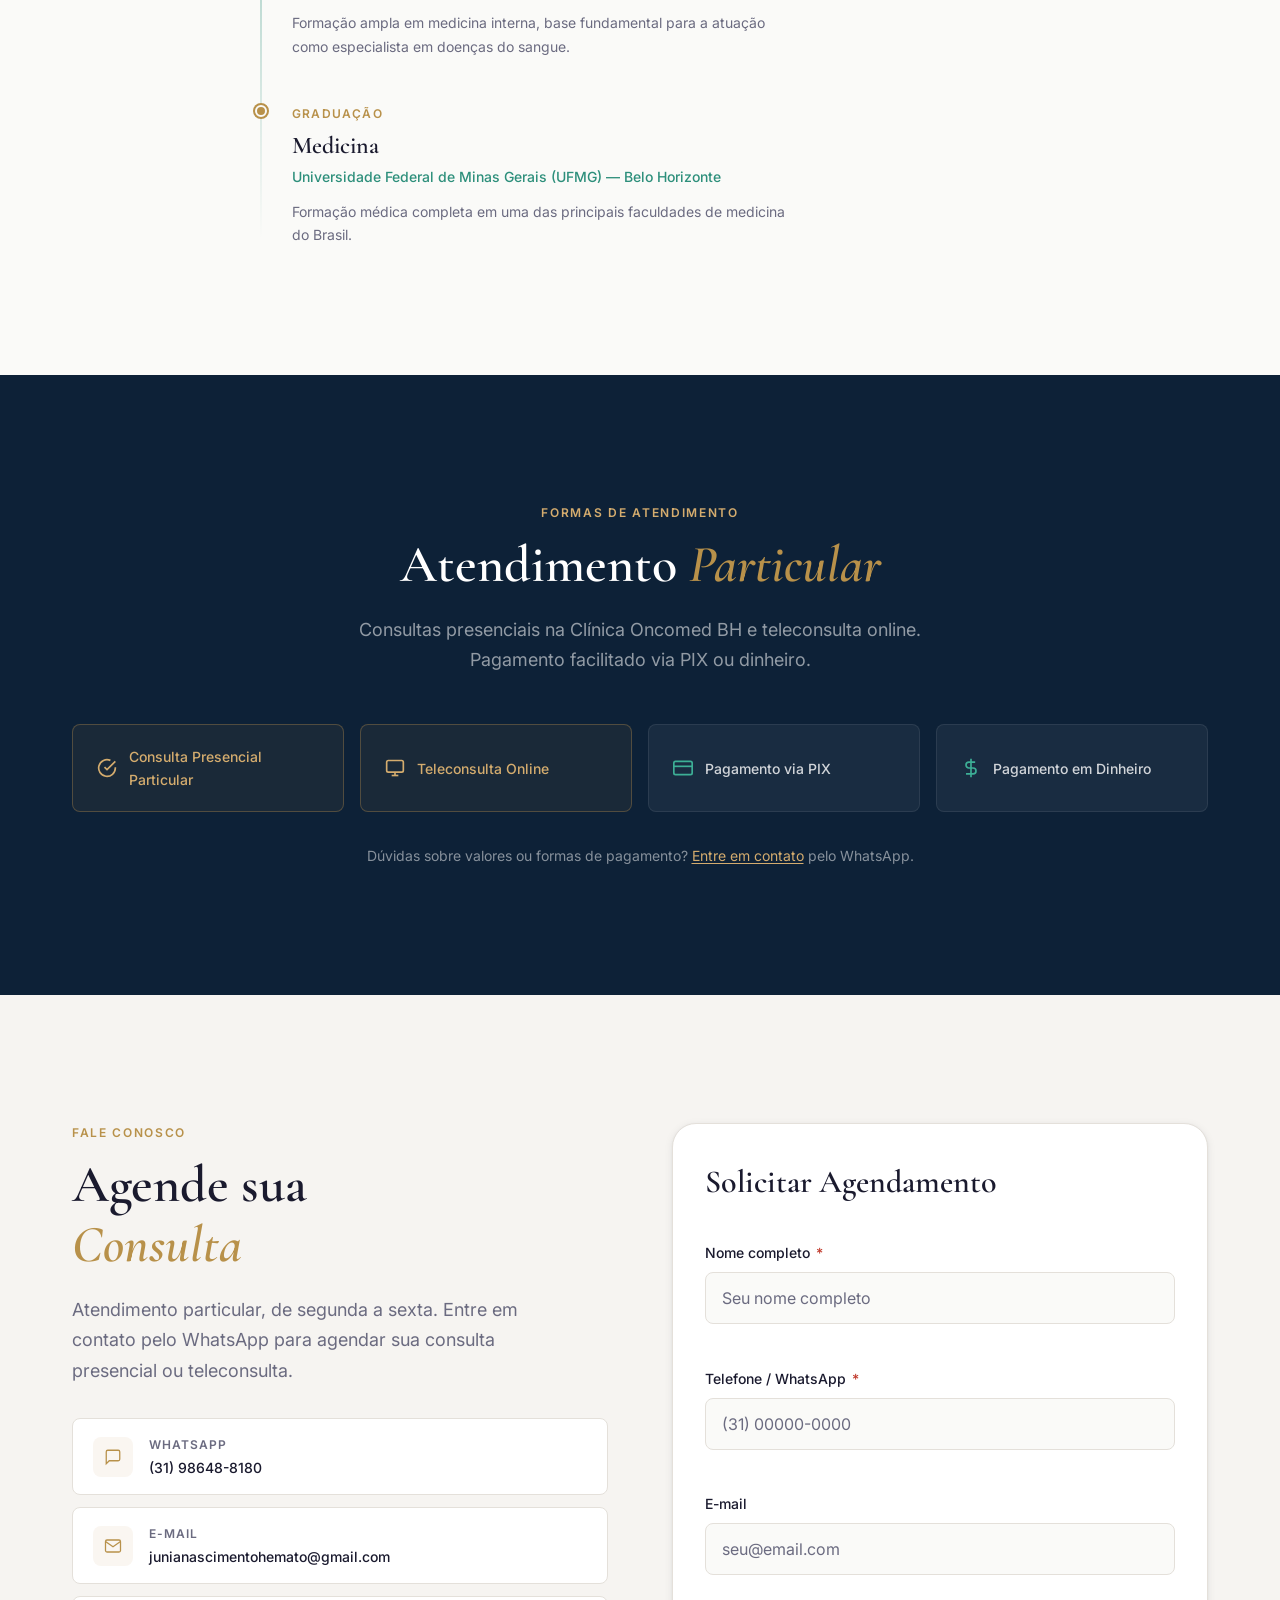
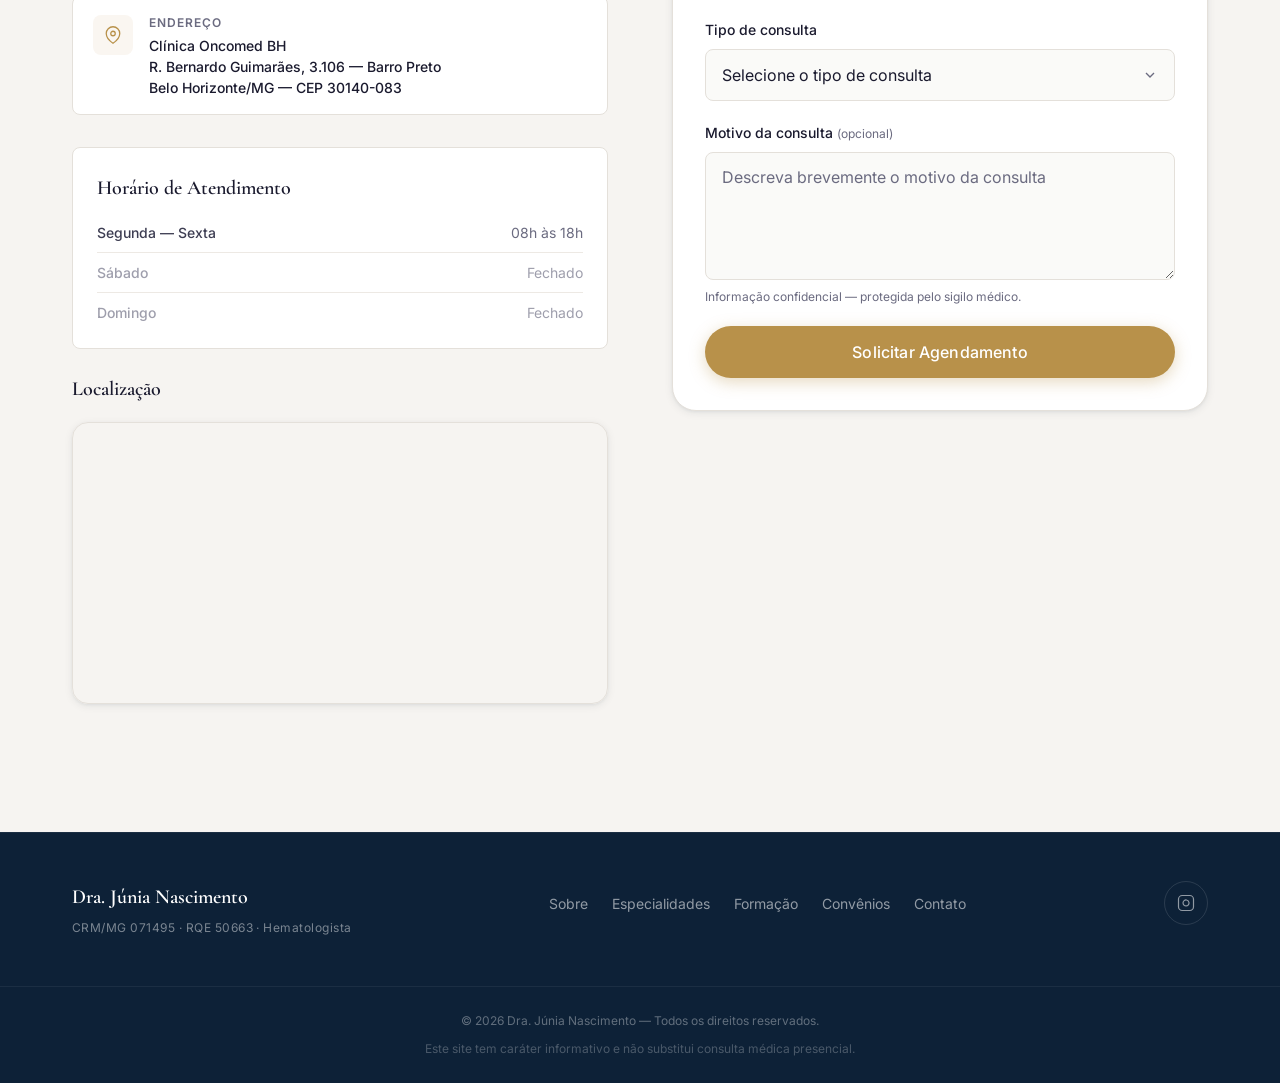
==== commit 4e5eaaea: "feat: mapa interativo e otimização de imagem - Adiciona Google Maps embed na seção de contato - Comp" ====
--- a/index.html
+++ b/index.html
@@ -154,8 +154,8 @@
                 src="img/perfil.jpg"
                 alt="Dra. Júnia Nascimento, médica hematologista em Belo Horizonte"
                 class="hero__photo-img"
-                width="340"
-                height="453"
+                width="680"
+                height="1020"
                 loading="eager"
               />
           </div>
@@ -474,6 +474,22 @@
               <div class="horario__row horario__row--off"><dt>Domingo</dt><dd>Fechado</dd></div>
             </dl>
           </div>
+
+          <div class="contato__map reveal">
+            <h3 class="map__title">Localização</h3>
+            <div class="map__wrapper">
+              <iframe
+                src="https://www.google.com/maps/embed?pb=!1m18!1m12!1m3!1d3750.8!2d-43.9478!3d-19.9332!2m3!1f0!2f0!3f0!3m2!1i1024!2i768!4f13.1!3m3!1m2!1s0xa697e5f0a88a2d%3A0x0!2sR.%20Bernardo%20Guimar%C3%A3es%2C%203106%20-%20Barro%20Preto%2C%20Belo%20Horizonte%20-%20MG!5e0!3m2!1spt-BR!2sbr!4v1"
+                width="100%"
+                height="280"
+                style="border:0; border-radius: var(--radius-lg);"
+                allowfullscreen=""
+                loading="lazy"
+                referrerpolicy="no-referrer-when-downgrade"
+                title="Mapa — Clínica Oncomed BH, R. Bernardo Guimarães, 3106, Barro Preto, Belo Horizonte"
+              ></iframe>
+            </div>
+          </div>
         </div>
 
         <!-- Form -->
--- a/style.css
+++ b/style.css
@@ -1147,6 +1147,26 @@
 .horario__row dd { color: var(--clr-muted); }
 .horario__row--off dt, .horario__row--off dd { color: var(--clr-muted); opacity: 0.65; }
 
+/* Map */
+.contato__map { margin-top: var(--sp-6); }
+.map__title {
+  font-family: var(--font-display);
+  font-size: var(--text-lg);
+  font-weight: 600;
+  color: var(--clr-text);
+  margin-bottom: var(--sp-4);
+}
+.map__wrapper {
+  border-radius: var(--radius-lg);
+  overflow: hidden;
+  box-shadow: var(--shadow-sm);
+  border: 1px solid var(--clr-border);
+}
+.map__wrapper iframe {
+  display: block;
+  width: 100%;
+}
+
 /* ── FORM ────────────────────────────────────────────────────── */
 .form {
   background: var(--clr-card);
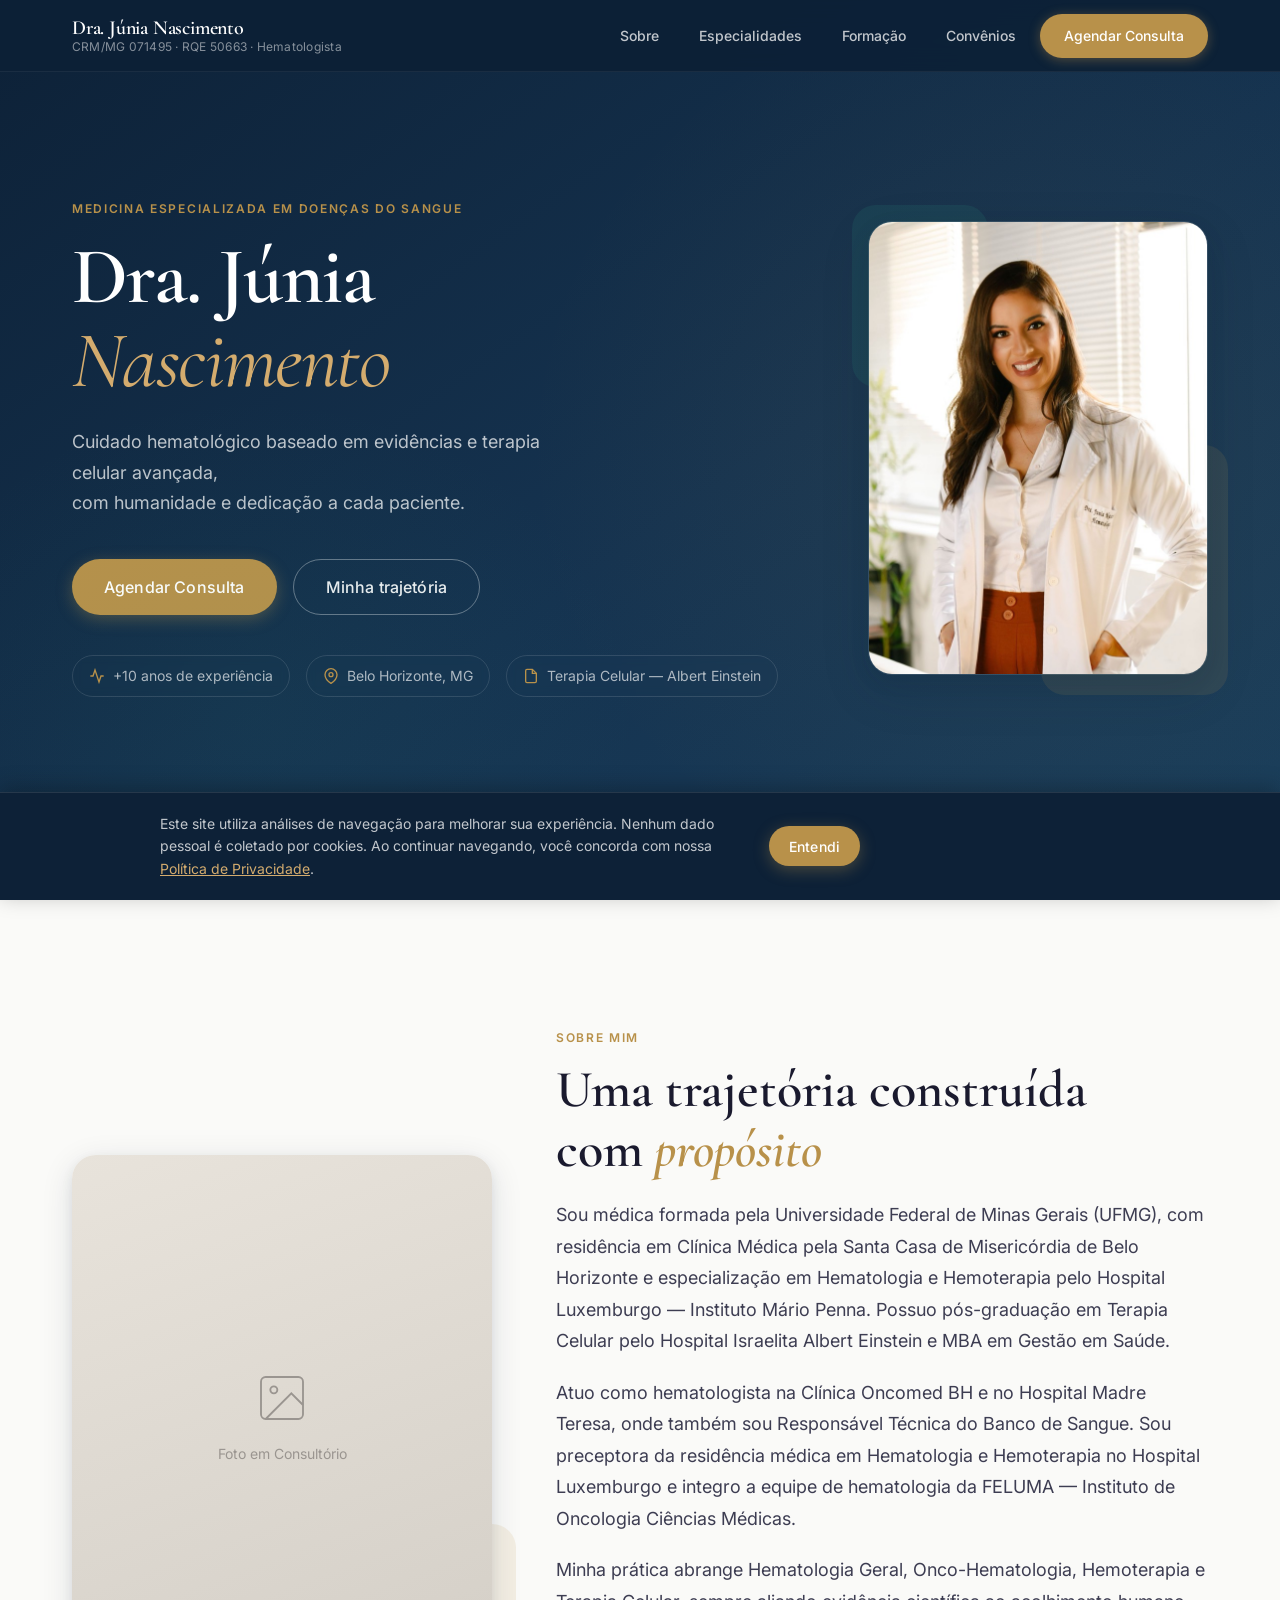
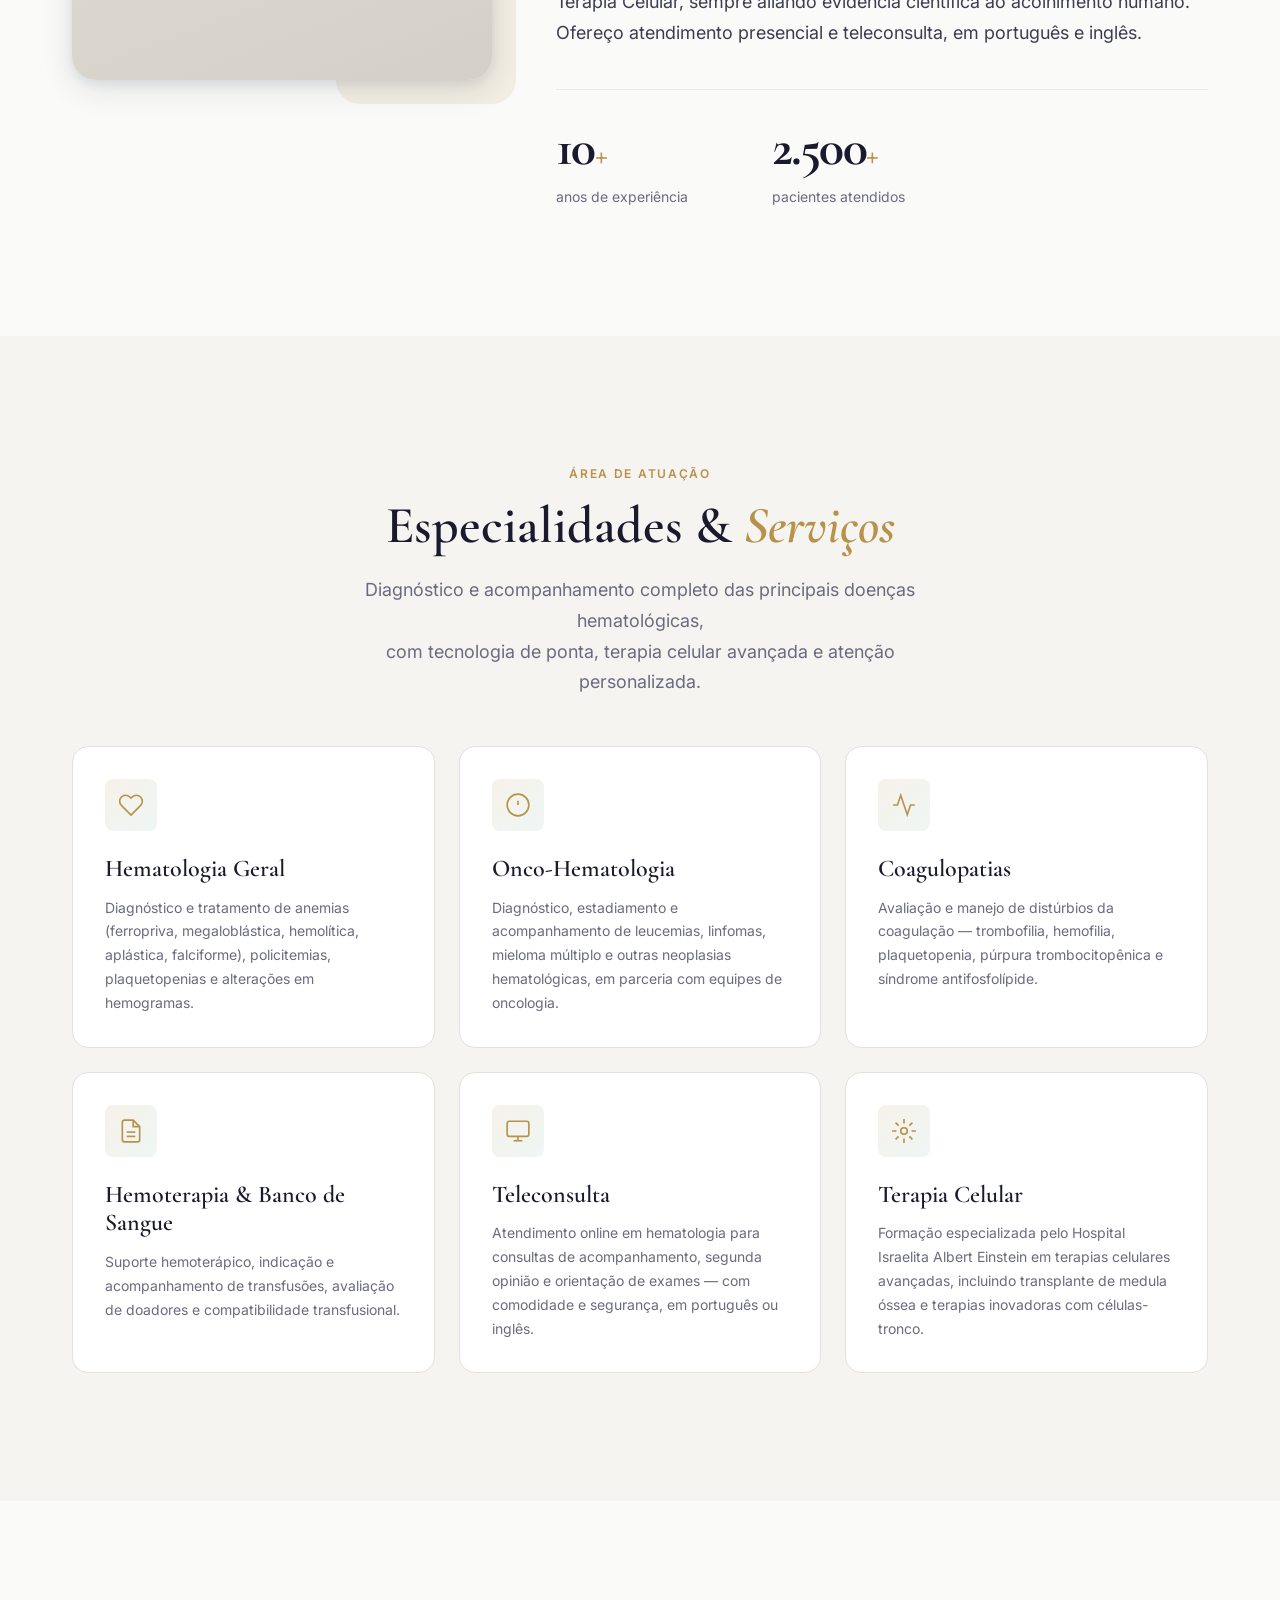
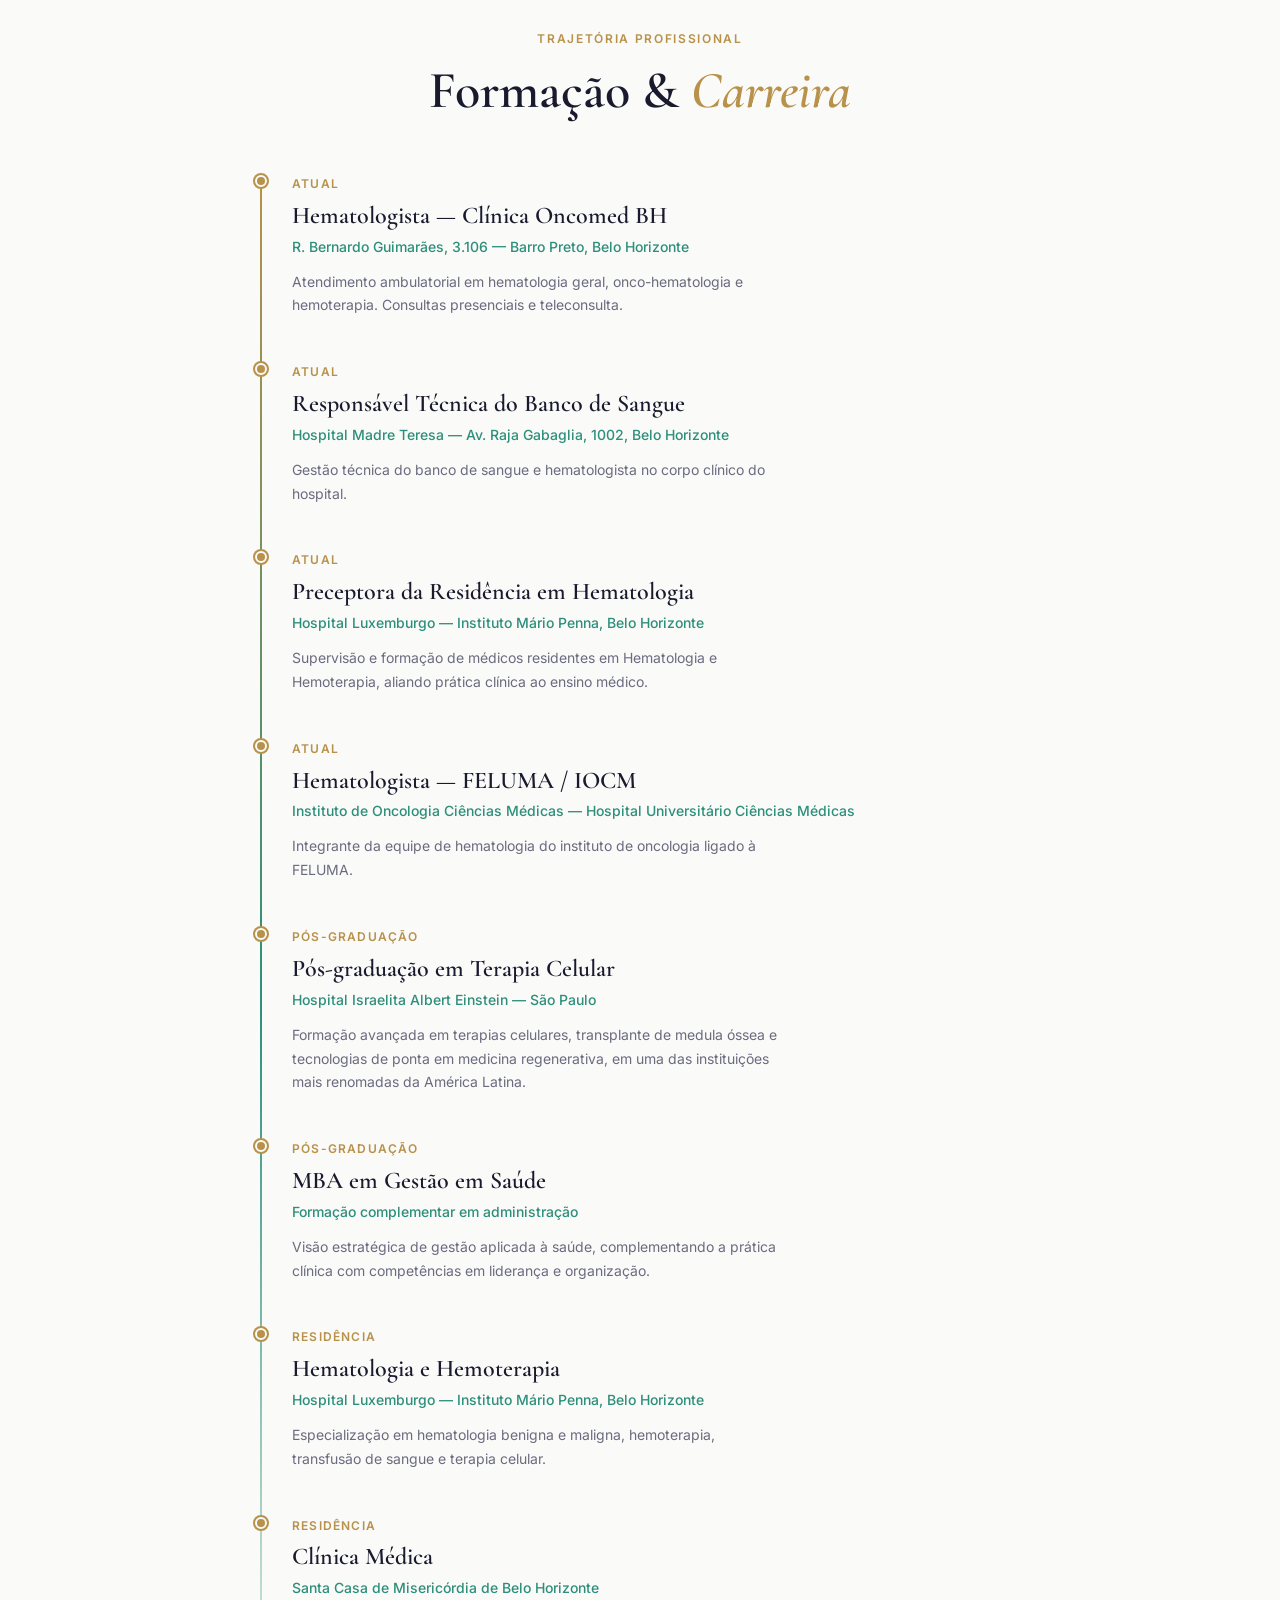
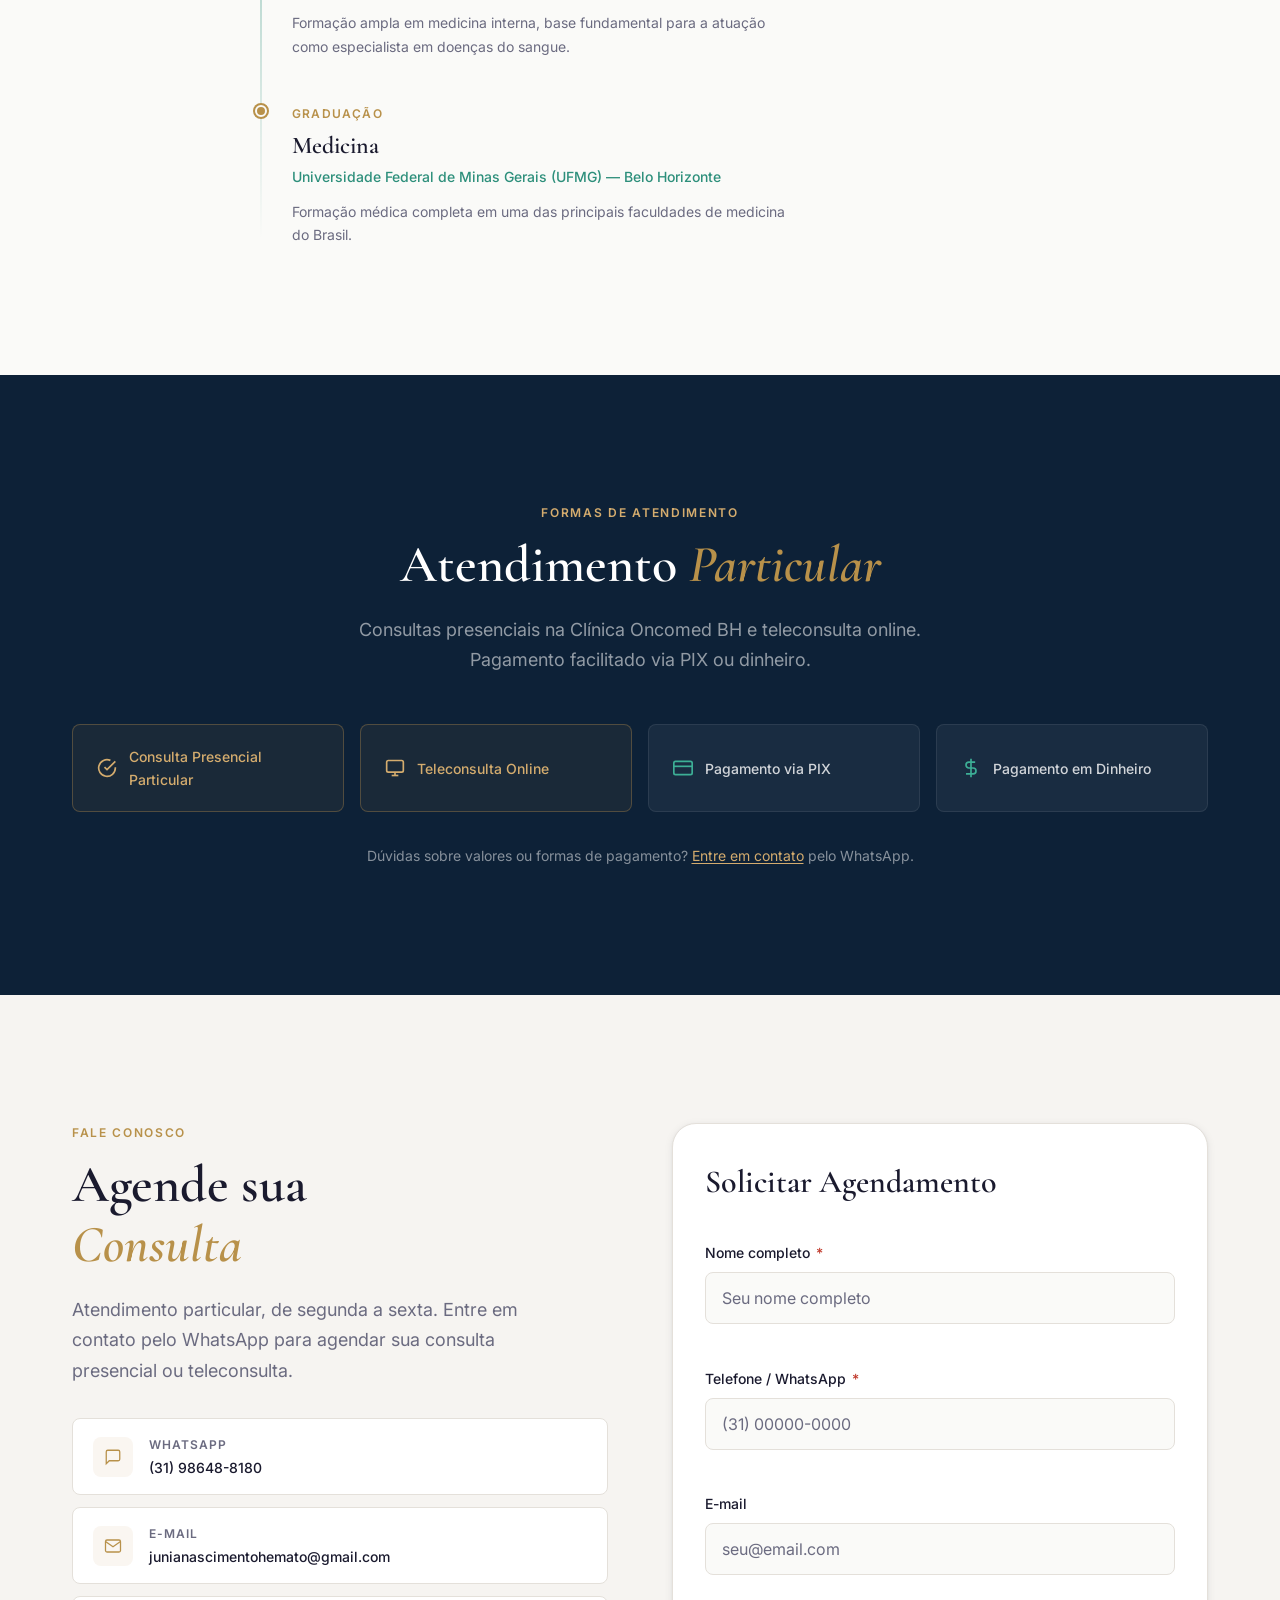
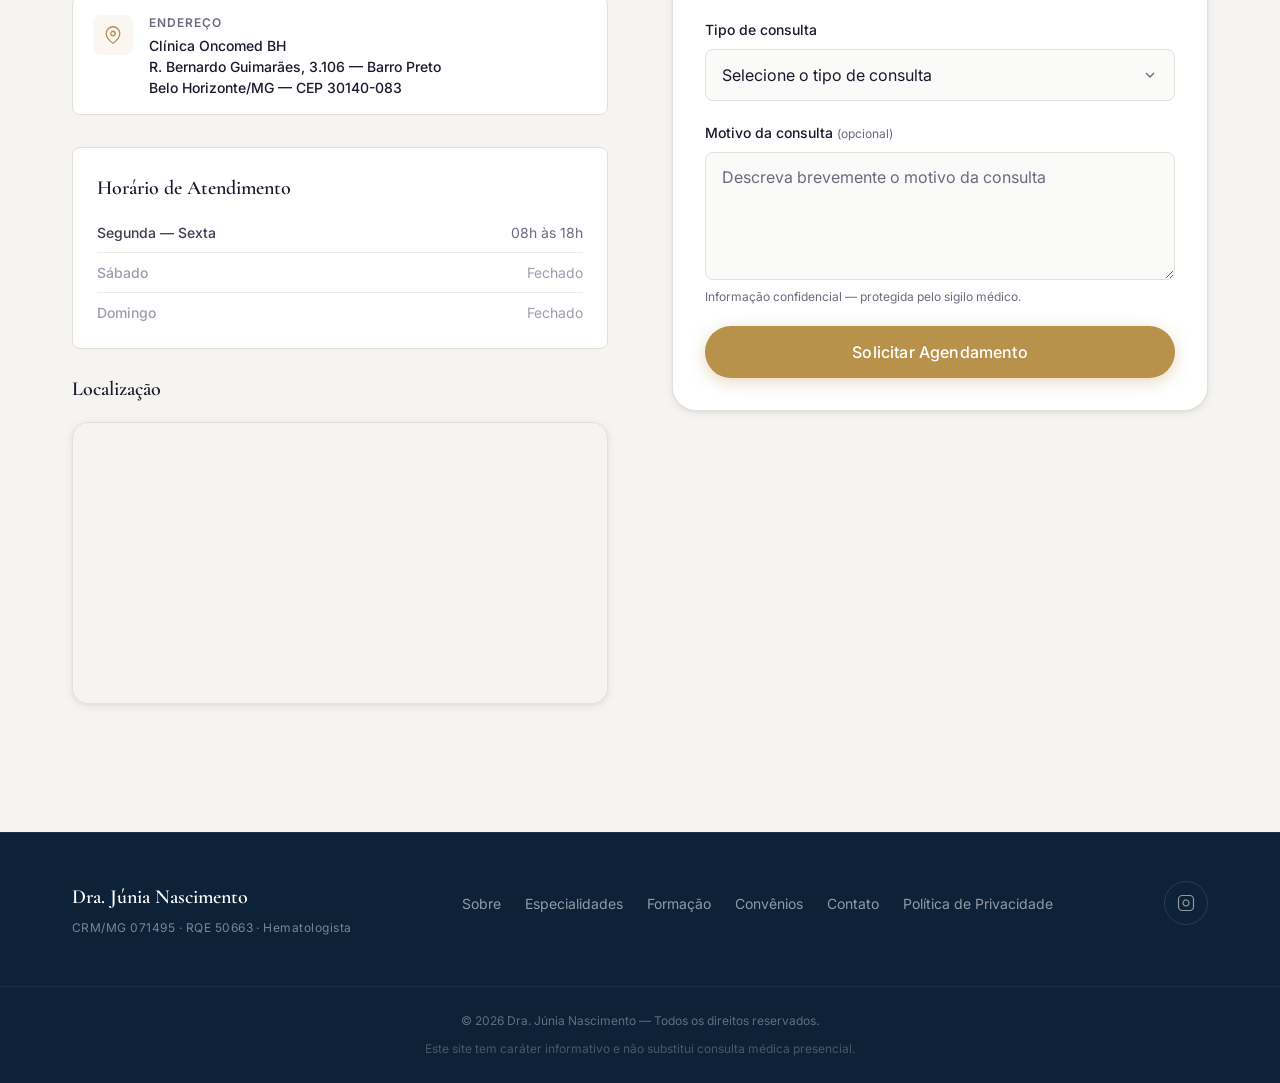
==== commit d5408982: "feat: LGPD, política de privacidade e prep para analytics - Cria página de política de privacidade (" ====
--- a/index.html
+++ b/index.html
@@ -570,6 +570,7 @@
         <a href="#formacao">Formação</a>
         <a href="#convenios">Convênios</a>
         <a href="#contato">Contato</a>
+        <a href="privacidade.html">Política de Privacidade</a>
       </nav>
 
       <div class="footer__social" aria-label="Redes sociais">
@@ -585,6 +586,14 @@
     </div>
   </footer>
 
+  <!-- Banner LGPD / Cookies -->
+  <div id="lgpd-banner" class="lgpd-banner" role="alert" aria-live="polite" hidden>
+    <div class="lgpd-banner__content">
+      <p>Este site utiliza análises de navegação para melhorar sua experiência. Nenhum dado pessoal é coletado por cookies. Ao continuar navegando, você concorda com nossa <a href="privacidade.html">Política de Privacidade</a>.</p>
+      <button id="lgpd-accept" class="btn btn--primary btn--sm">Entendi</button>
+    </div>
+  </div>
+
   <!-- Botão flutuante WhatsApp -->
   <a href="https://wa.me/5531986488180?text=Ol%C3%A1%2C%20gostaria%20de%20agendar%20uma%20consulta%20com%20a%20Dra.%20J%C3%BAnia%20Nascimento." class="whatsapp-float" target="_blank" rel="noopener noreferrer" aria-label="Agendar consulta pelo WhatsApp">
     <svg viewBox="0 0 32 32" width="28" height="28" fill="#fff" aria-hidden="true"><path d="M16.004 0h-.008C7.174 0 .002 7.174.002 16.002c0 3.502 1.14 6.742 3.07 9.37L1.06 31.22l6.072-1.95a15.93 15.93 0 008.872 2.682C24.826 31.952 32 24.778 32 16.002 32 7.174 24.826 0 16.004 0zm9.342 22.598c-.392 1.104-1.942 2.02-3.17 2.288-.842.178-1.94.32-5.636-1.212-4.726-1.96-7.77-6.754-8.004-7.07-.226-.316-1.878-2.502-1.878-4.772 0-2.27 1.188-3.386 1.612-3.852.392-.432 1.036-.648 1.652-.648.2 0 .378.02.54.036.424.018.636.044.916.712.348.834 1.196 2.912 1.3 3.124.104.212.208.498.07.792-.126.3-.236.434-.448.668-.212.234-.412.414-.624.668-.194.226-.414.468-.176.896.238.428 1.058 1.746 2.272 2.828 1.562 1.394 2.878 1.828 3.286 2.028.408.2.648.166.886-.1.246-.272 1.05-1.22 1.33-1.64.274-.42.554-.352.934-.212.382.14 2.422 1.142 2.836 1.35.414.208.69.312.792.486.104.174.104 1.012-.288 2.116z"/></svg>
--- a/style.css
+++ b/style.css
@@ -1376,3 +1376,81 @@
   margin-inline: auto;
 }
 .footer__disclaimer { color: rgba(255,255,255,0.25) !important; }
+
+/* ── LGPD BANNER ────────────────────────────────────────────── */
+.lgpd-banner {
+  position: fixed;
+  bottom: 0;
+  left: 0;
+  right: 0;
+  z-index: 95;
+  background: var(--clr-navy);
+  border-top: 1px solid rgba(255,255,255,0.1);
+  box-shadow: 0 -4px 20px rgba(0,0,0,0.25);
+  padding: var(--sp-5) var(--sp-6);
+}
+.lgpd-banner[hidden] { display: none; }
+.lgpd-banner__content {
+  max-width: 960px;
+  margin: 0 auto;
+  display: flex;
+  align-items: center;
+  gap: var(--sp-6);
+}
+.lgpd-banner__content p {
+  font-size: var(--text-sm);
+  color: rgba(255,255,255,0.75);
+  line-height: 1.6;
+  flex: 1;
+}
+.lgpd-banner__content a {
+  color: var(--clr-gold-light);
+  text-decoration: underline;
+}
+.btn--sm {
+  padding: var(--sp-2) var(--sp-5);
+  font-size: var(--text-sm);
+  min-height: 40px;
+  white-space: nowrap;
+  flex-shrink: 0;
+}
+
+@media (max-width: 639px) {
+  .lgpd-banner__content {
+    flex-direction: column;
+    text-align: center;
+    gap: var(--sp-4);
+  }
+  .lgpd-banner { padding: var(--sp-4); }
+}
+
+/* ── PRIVACY PAGE ───────────────────────────────────────────── */
+.privacy-content h2 {
+  font-family: var(--font-display);
+  font-size: var(--text-xl);
+  font-weight: 600;
+  color: var(--clr-text);
+  margin-top: var(--sp-8);
+  margin-bottom: var(--sp-3);
+}
+.privacy-content p {
+  font-size: var(--text-base);
+  color: var(--clr-body);
+  line-height: 1.75;
+  margin-bottom: var(--sp-4);
+}
+.privacy-content ul {
+  list-style: disc;
+  padding-left: var(--sp-6);
+  margin-bottom: var(--sp-4);
+}
+.privacy-content li {
+  font-size: var(--text-base);
+  color: var(--clr-body);
+  line-height: 1.75;
+  margin-bottom: var(--sp-2);
+}
+.privacy-content a {
+  color: var(--clr-teal);
+  text-decoration: underline;
+}
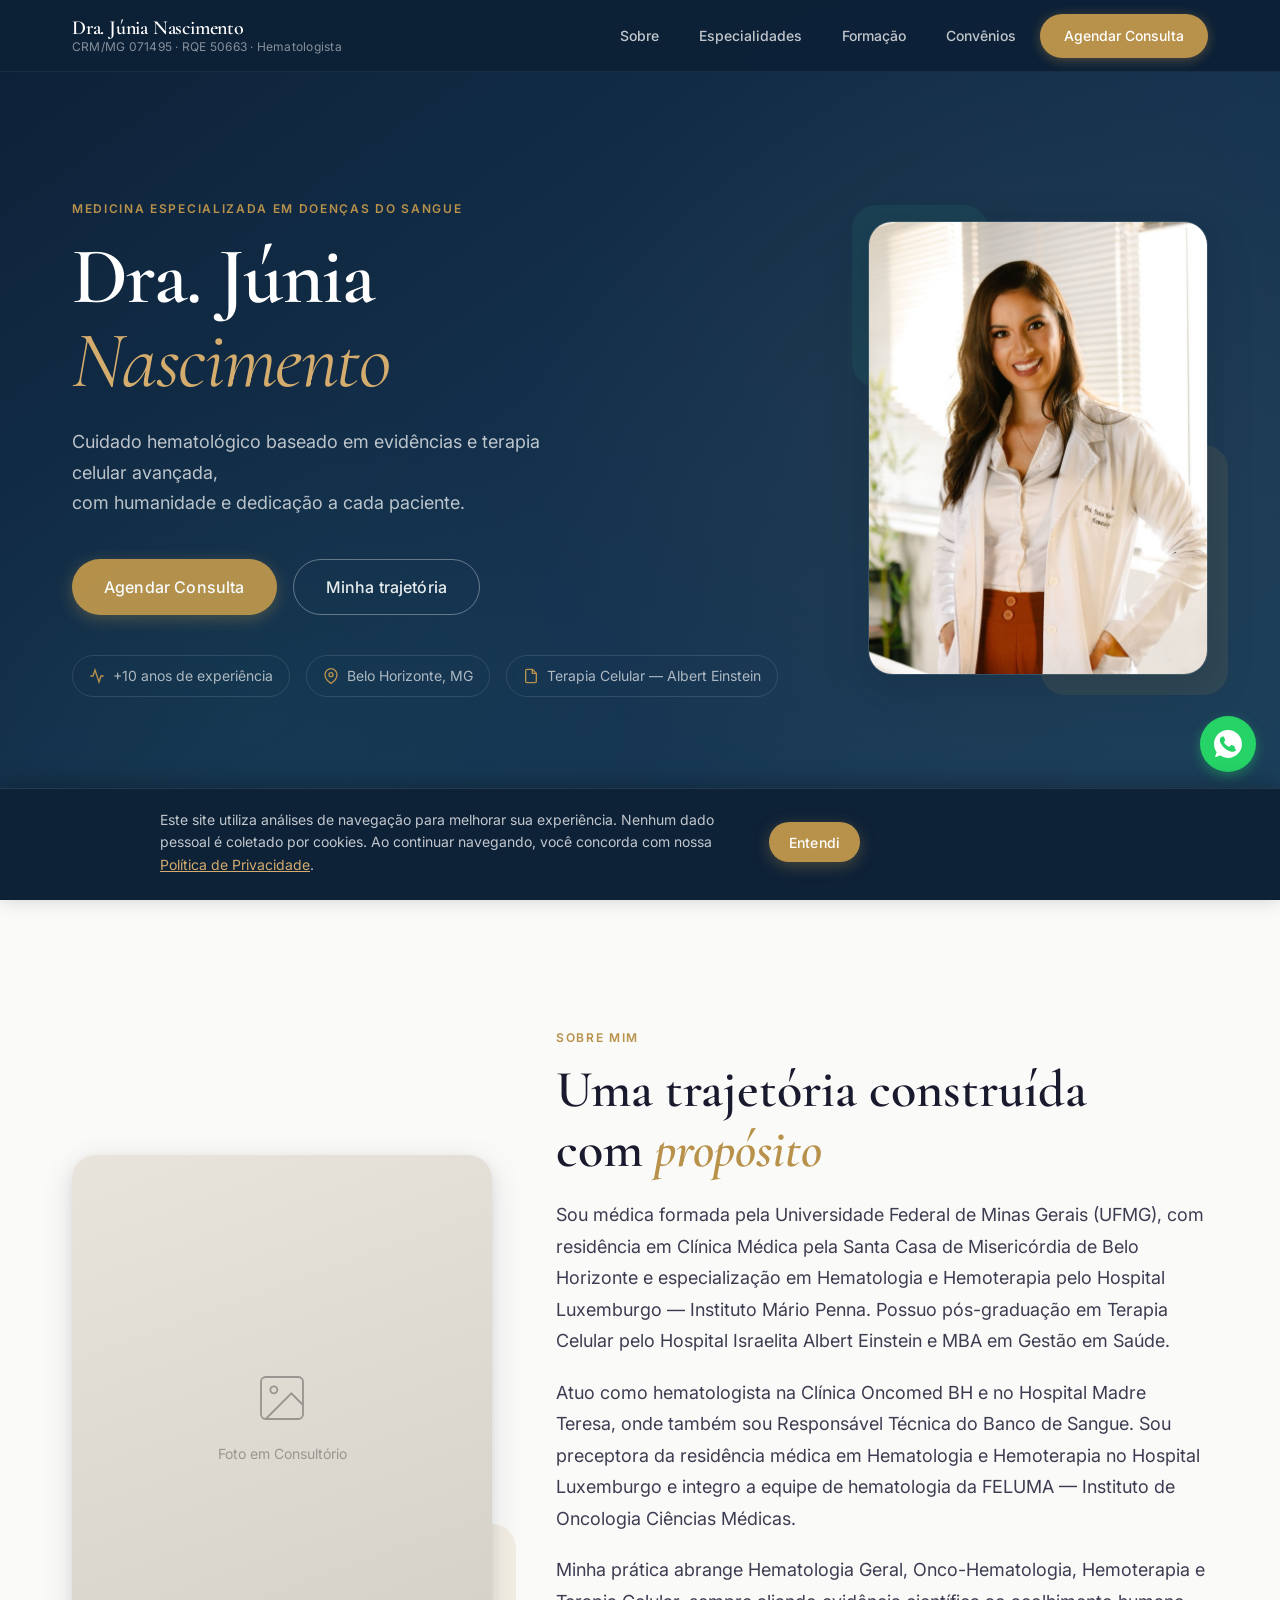
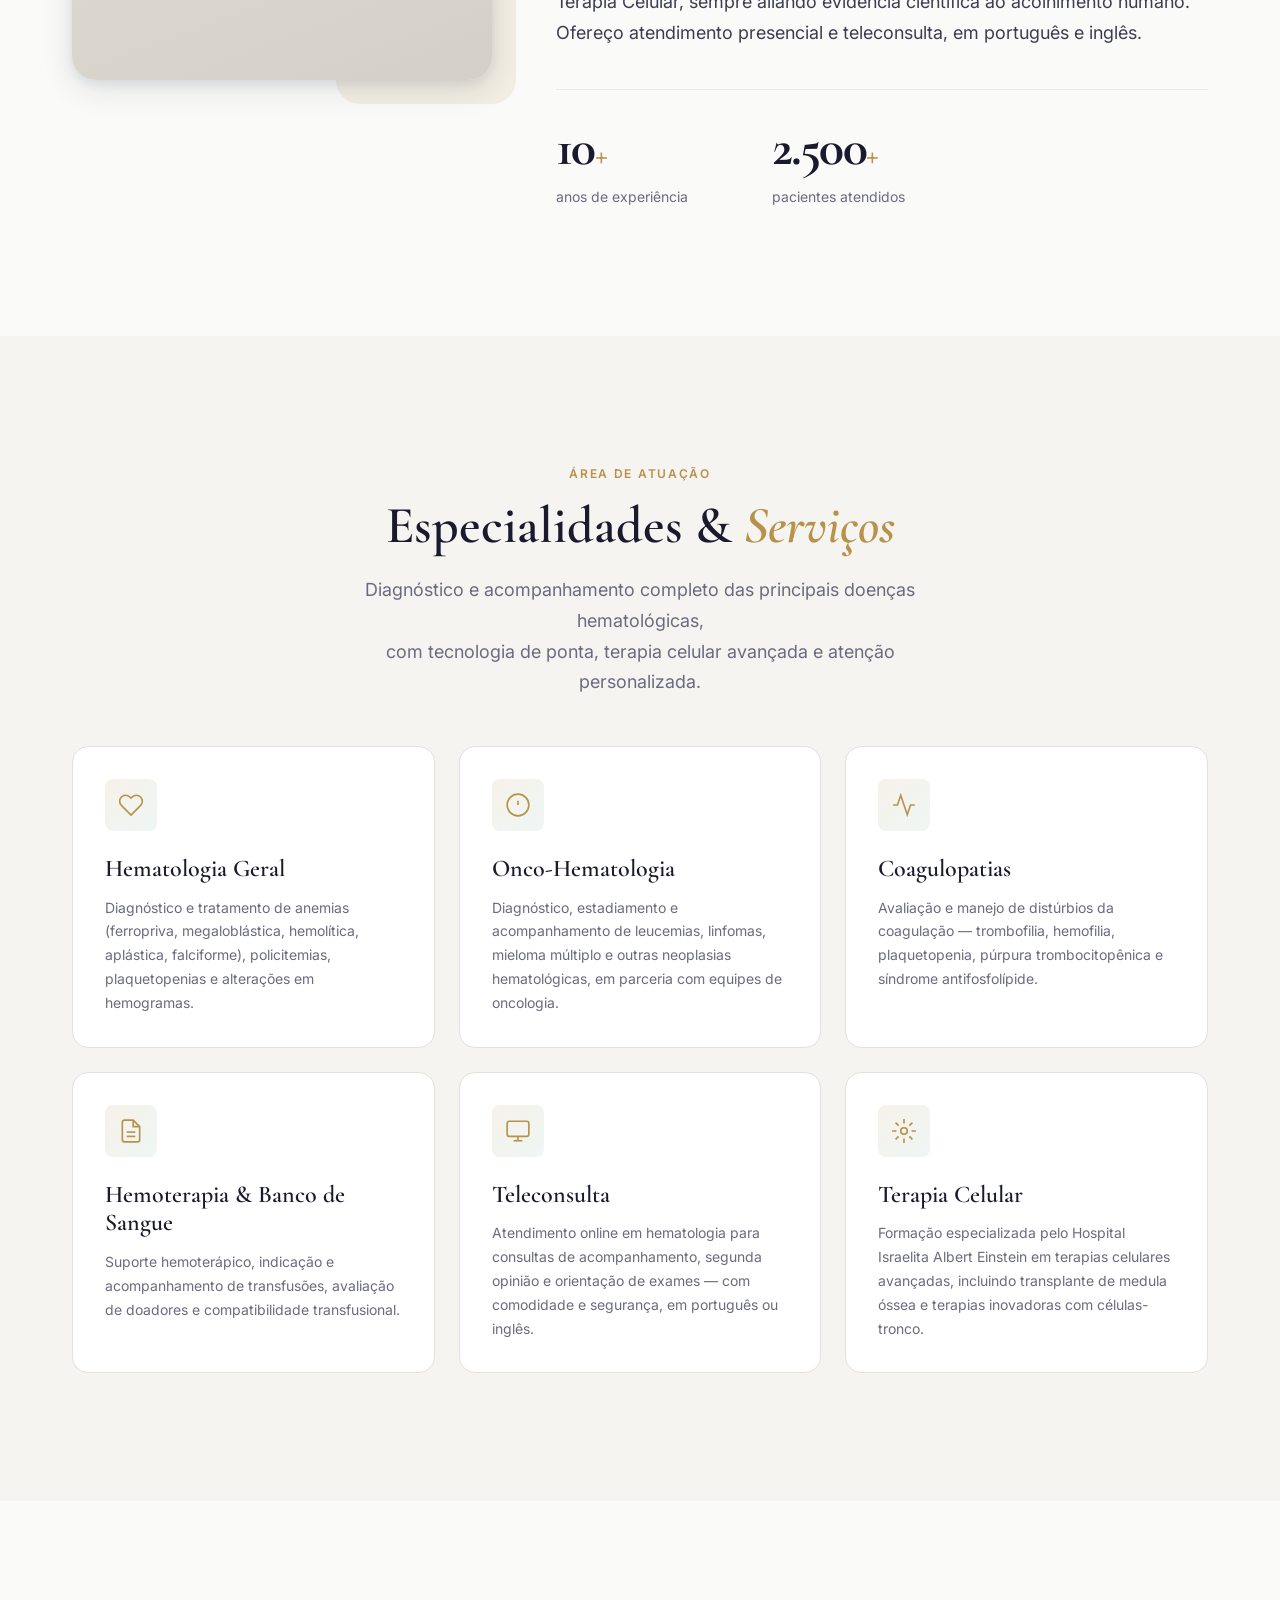
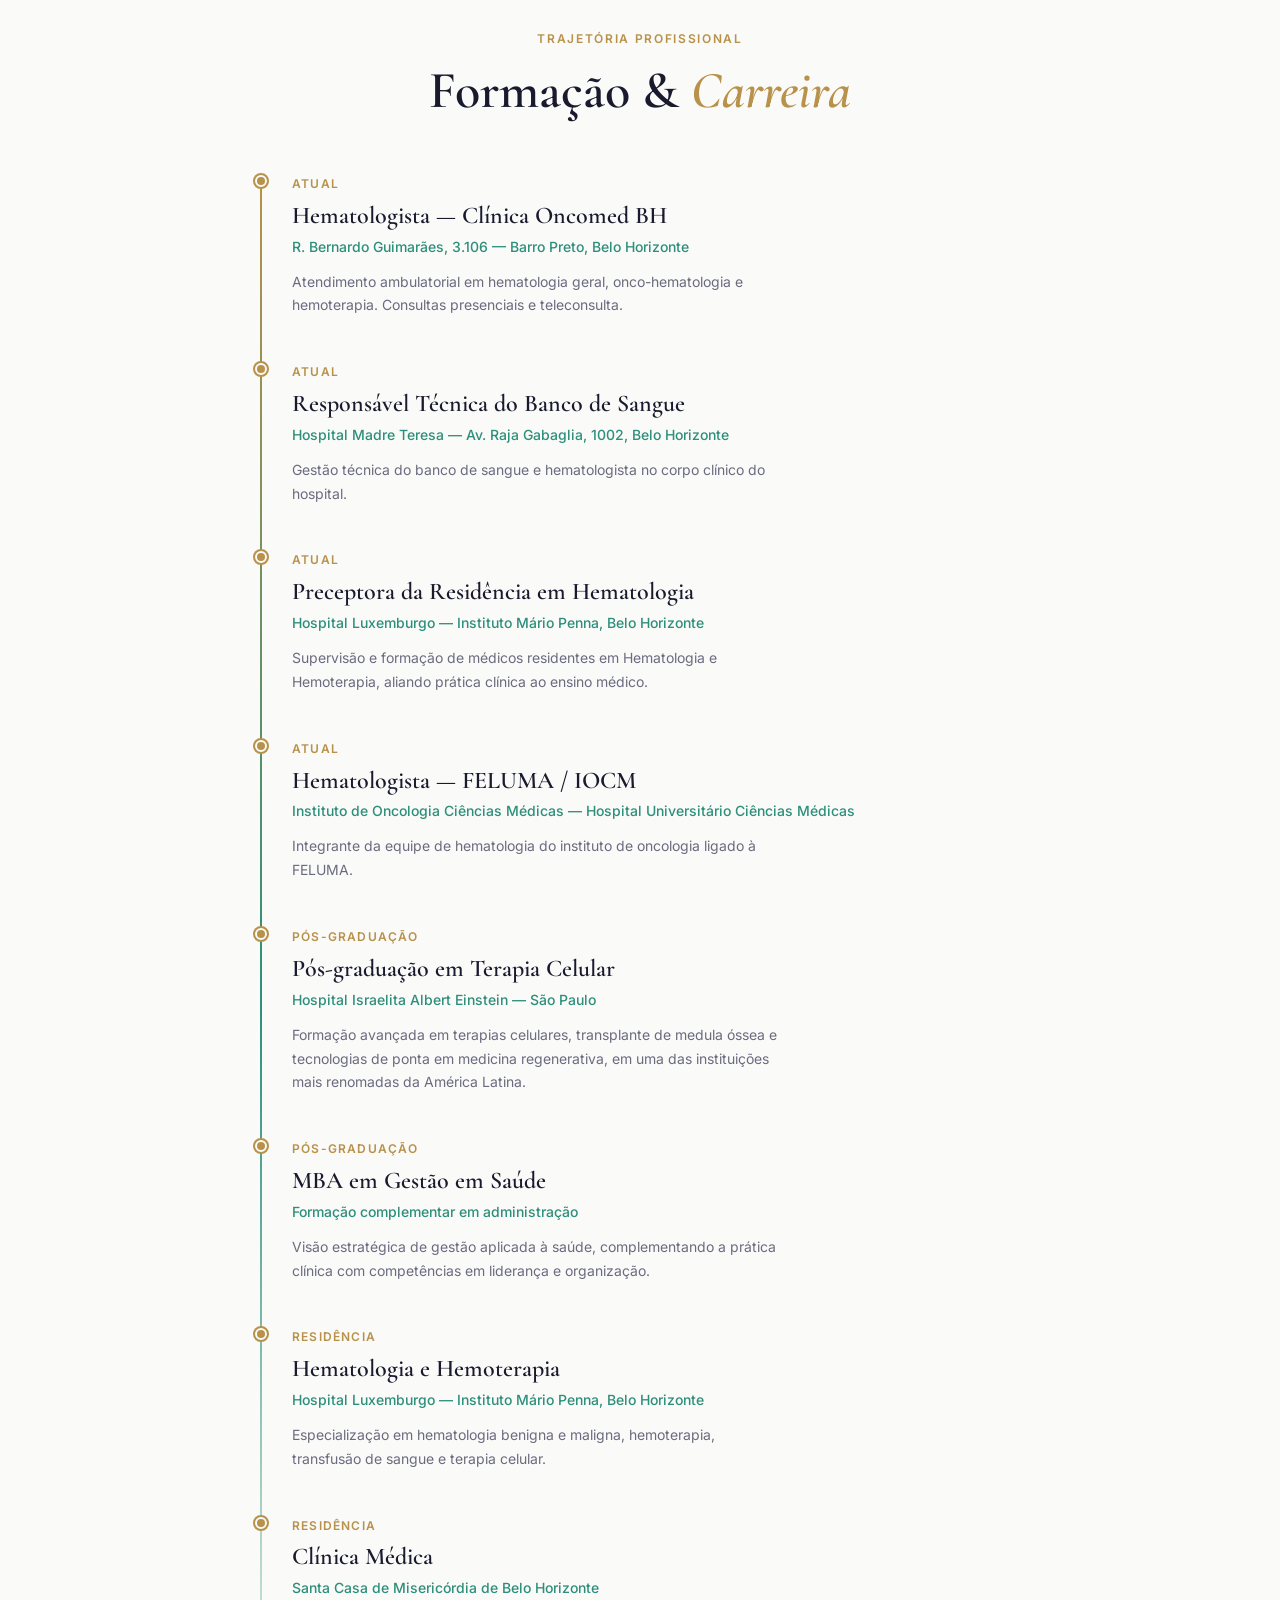
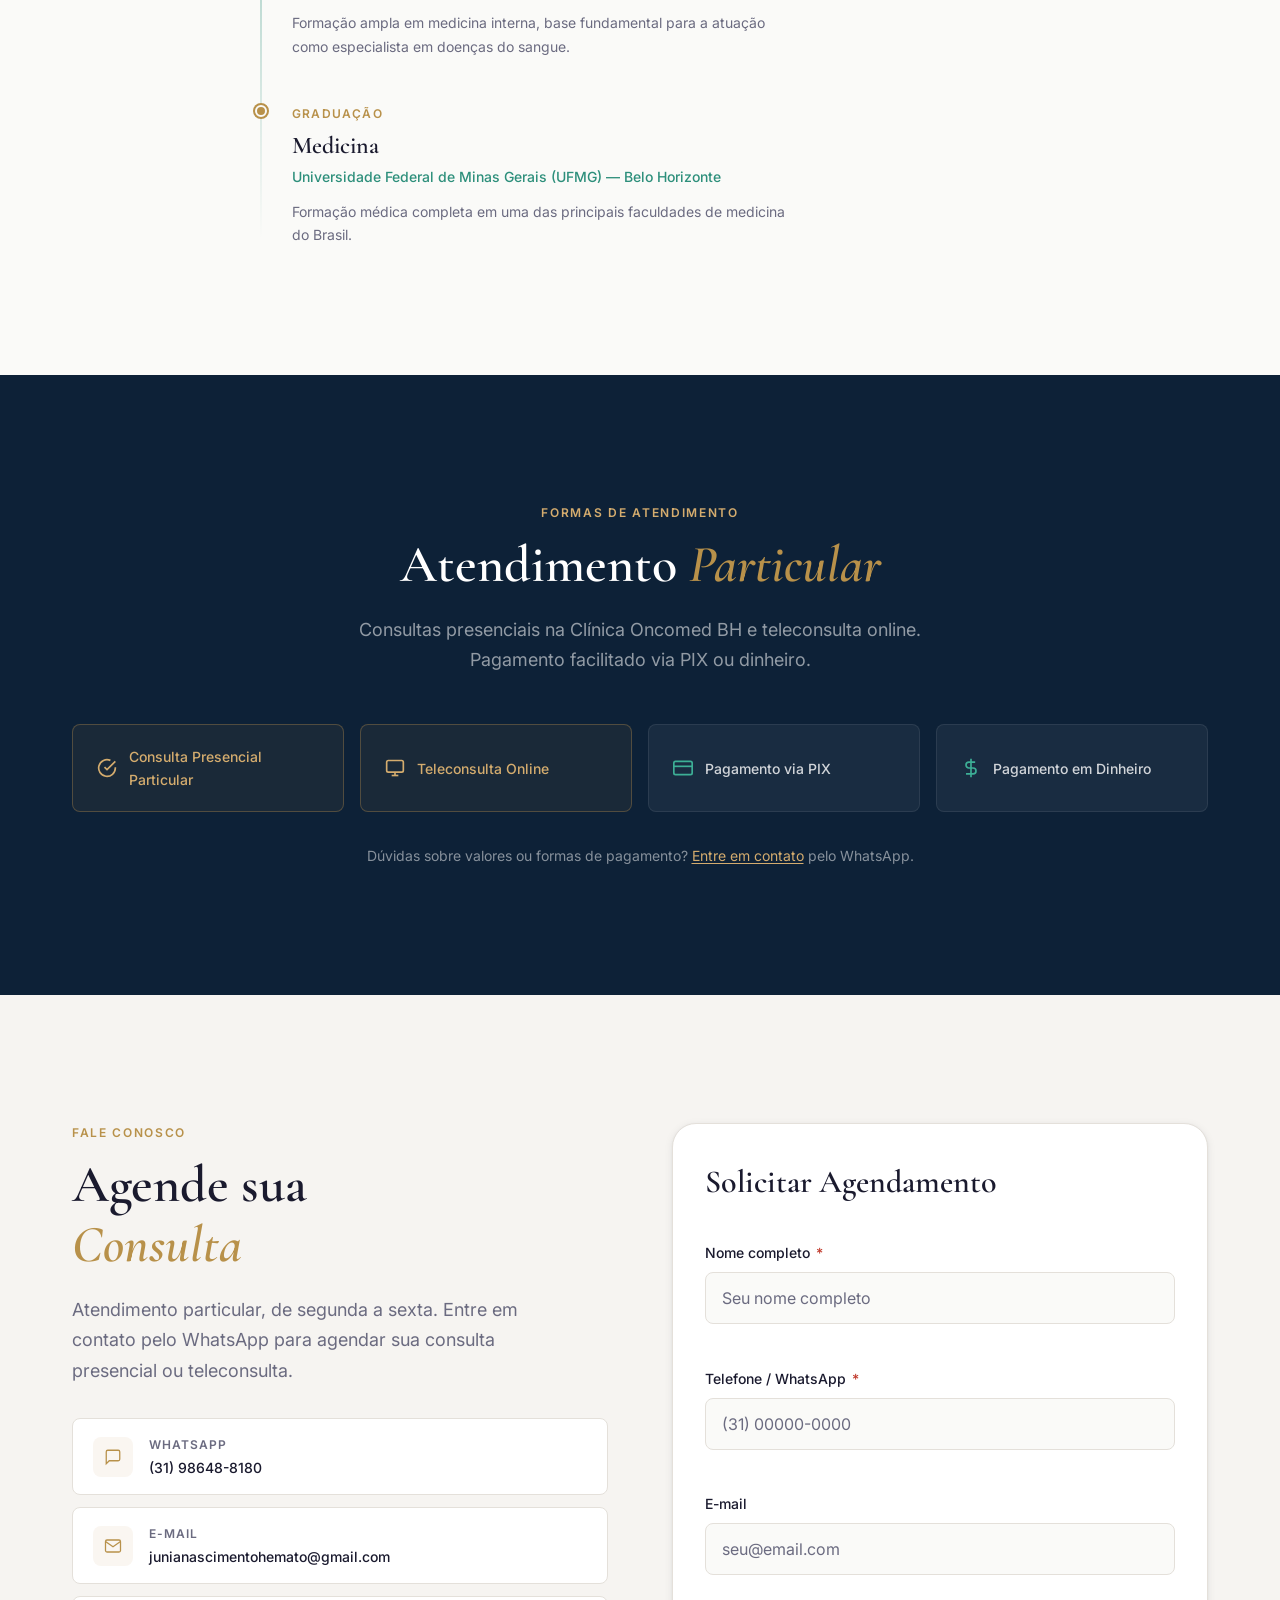
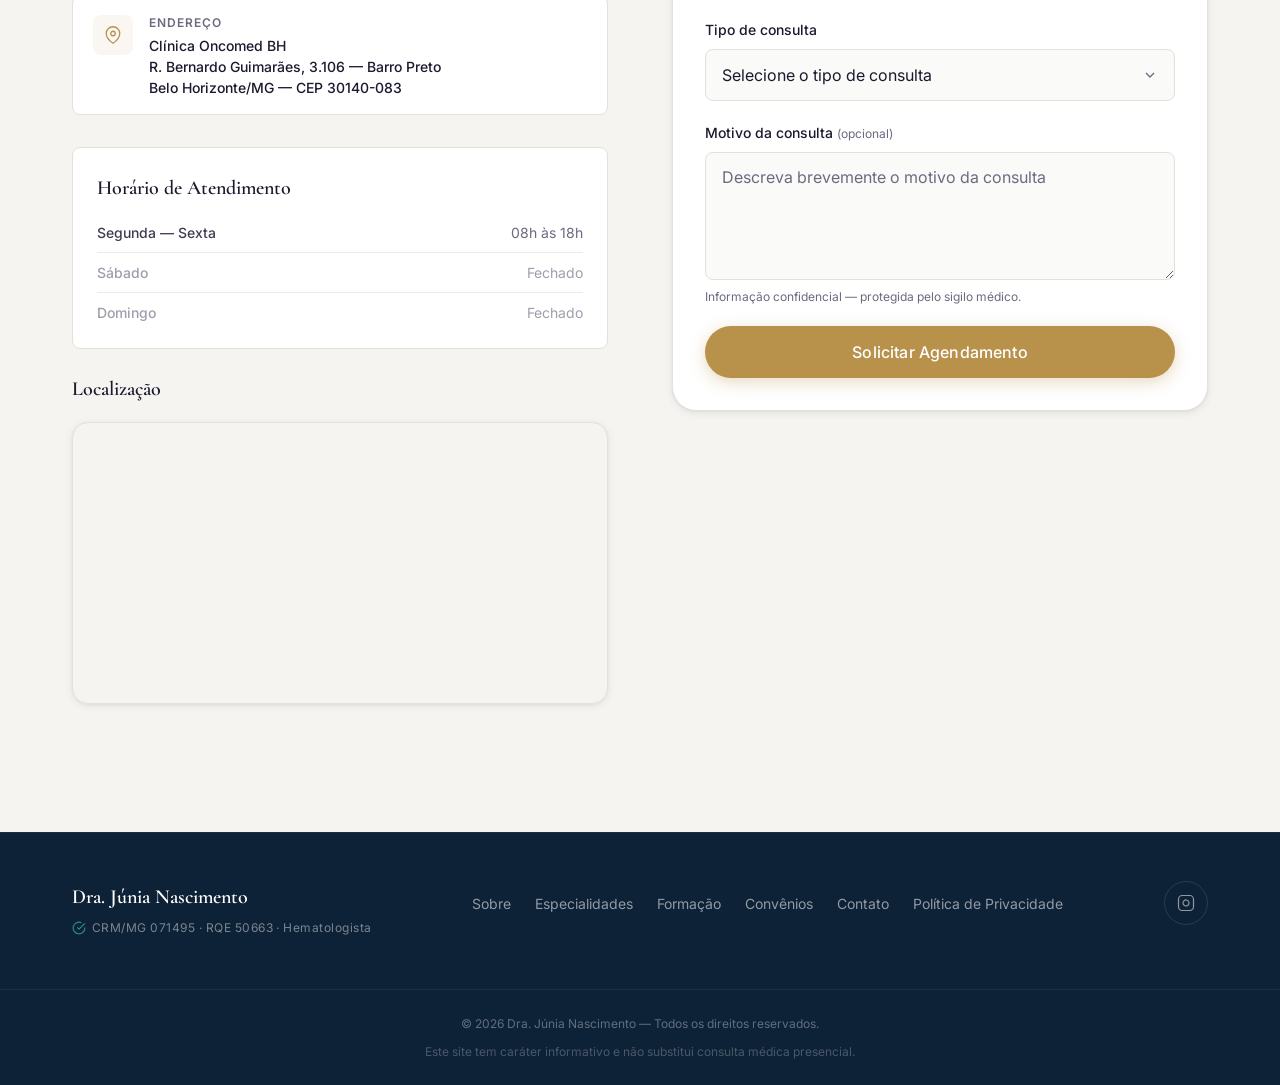
==== commit 850a0d5d: "feat: selo CRM verificável e preload da imagem hero - Preload da imagem perfil.jpg para carregamento" ====
--- a/index.html
+++ b/index.html
@@ -75,6 +75,9 @@
   }
   </script>
 
+  <!-- Preload hero image -->
+  <link rel="preload" as="image" href="img/perfil.jpg" />
+
   <link rel="preconnect" href="https://fonts.googleapis.com" />
   <link rel="preconnect" href="https://fonts.gstatic.com" crossorigin />
   <link href="https://fonts.googleapis.com/css2?family=Cormorant+Garamond:ital,wght@0,400;0,500;0,600;0,700;1,400;1,600&family=Inter:wght@300;400;500;600&display=swap" rel="stylesheet" />
@@ -561,7 +564,12 @@
     <div class="container footer__inner">
       <div class="footer__brand">
         <p class="footer__name">Dra. Júnia Nascimento</p>
-        <p class="footer__meta">CRM/MG 071495 · RQE 50663 · Hematologista</p>
+        <p class="footer__meta">
+          <a href="https://portal.cfm.org.br/busca-medicos/" target="_blank" rel="noopener noreferrer" class="crm-verify" aria-label="Verificar registro CRM/MG 071495 no portal do CFM">
+            <svg width="14" height="14" viewBox="0 0 24 24" fill="none" stroke="currentColor" stroke-width="2" aria-hidden="true"><path d="M22 11.08V12a10 10 0 1 1-5.93-9.14"/><polyline points="22,4 12,14.01 9,11.01"/></svg>
+            CRM/MG 071495 · RQE 50663 · Hematologista
+          </a>
+        </p>
       </div>
 
       <nav class="footer__nav" aria-label="Links rápidos">
--- a/style.css
+++ b/style.css
@@ -1279,7 +1279,8 @@
   box-shadow: 0 4px 12px rgba(37,211,102,0.4);
   transition:
     transform var(--dur-base) var(--ease-out),
-    box-shadow var(--dur-base) var(--ease-out);
+    box-shadow var(--dur-base) var(--ease-out),
+    bottom var(--dur-base) var(--ease-out);
 }
 .whatsapp-float:hover {
   transform: scale(1.1);
@@ -1322,6 +1323,21 @@
   font-size: var(--text-xs);
   color: rgba(255,255,255,0.45);
   letter-spacing: 0.04em;
+}
+
+.crm-verify {
+  display: inline-flex;
+  align-items: center;
+  gap: 6px;
+  color: rgba(255,255,255,0.45);
+  transition: color var(--dur-fast);
+}
+.crm-verify:hover {
+  color: var(--clr-gold-light);
+}
+.crm-verify svg {
+  color: var(--clr-teal);
+  flex-shrink: 0;
 }
 
 .footer__nav {
@@ -1388,6 +1404,7 @@
   border-top: 1px solid rgba(255,255,255,0.1);
   box-shadow: 0 -4px 20px rgba(0,0,0,0.25);
   padding: var(--sp-5) var(--sp-6);
+  padding-bottom: calc(var(--sp-6) + env(safe-area-inset-bottom, 0px));
 }
 .lgpd-banner[hidden] { display: none; }
 .lgpd-banner__content {
@@ -1415,13 +1432,28 @@
   flex-shrink: 0;
 }
 
-@media (max-width: 639px) {
+@media (max-width: 767px) {
+  .lgpd-banner {
+    padding: var(--sp-4);
+    padding-bottom: calc(var(--sp-8) + env(safe-area-inset-bottom, 16px));
+  }
   .lgpd-banner__content {
     flex-direction: column;
     text-align: center;
-    gap: var(--sp-4);
-  }
-  .lgpd-banner { padding: var(--sp-4); }
+    gap: var(--sp-3);
+  }
+  .lgpd-banner__content p {
+    font-size: var(--text-xs);
+    line-height: 1.5;
+  }
+  .btn--sm {
+    padding: var(--sp-2) var(--sp-4);
+    font-size: var(--text-xs);
+    min-height: 36px;
+  }
+  .whatsapp-float.lgpd-visible {
+    bottom: calc(var(--sp-4) + var(--lgpd-h, 0px));
+  }
 }
 
 /* ── PRIVACY PAGE ───────────────────────────────────────────── */
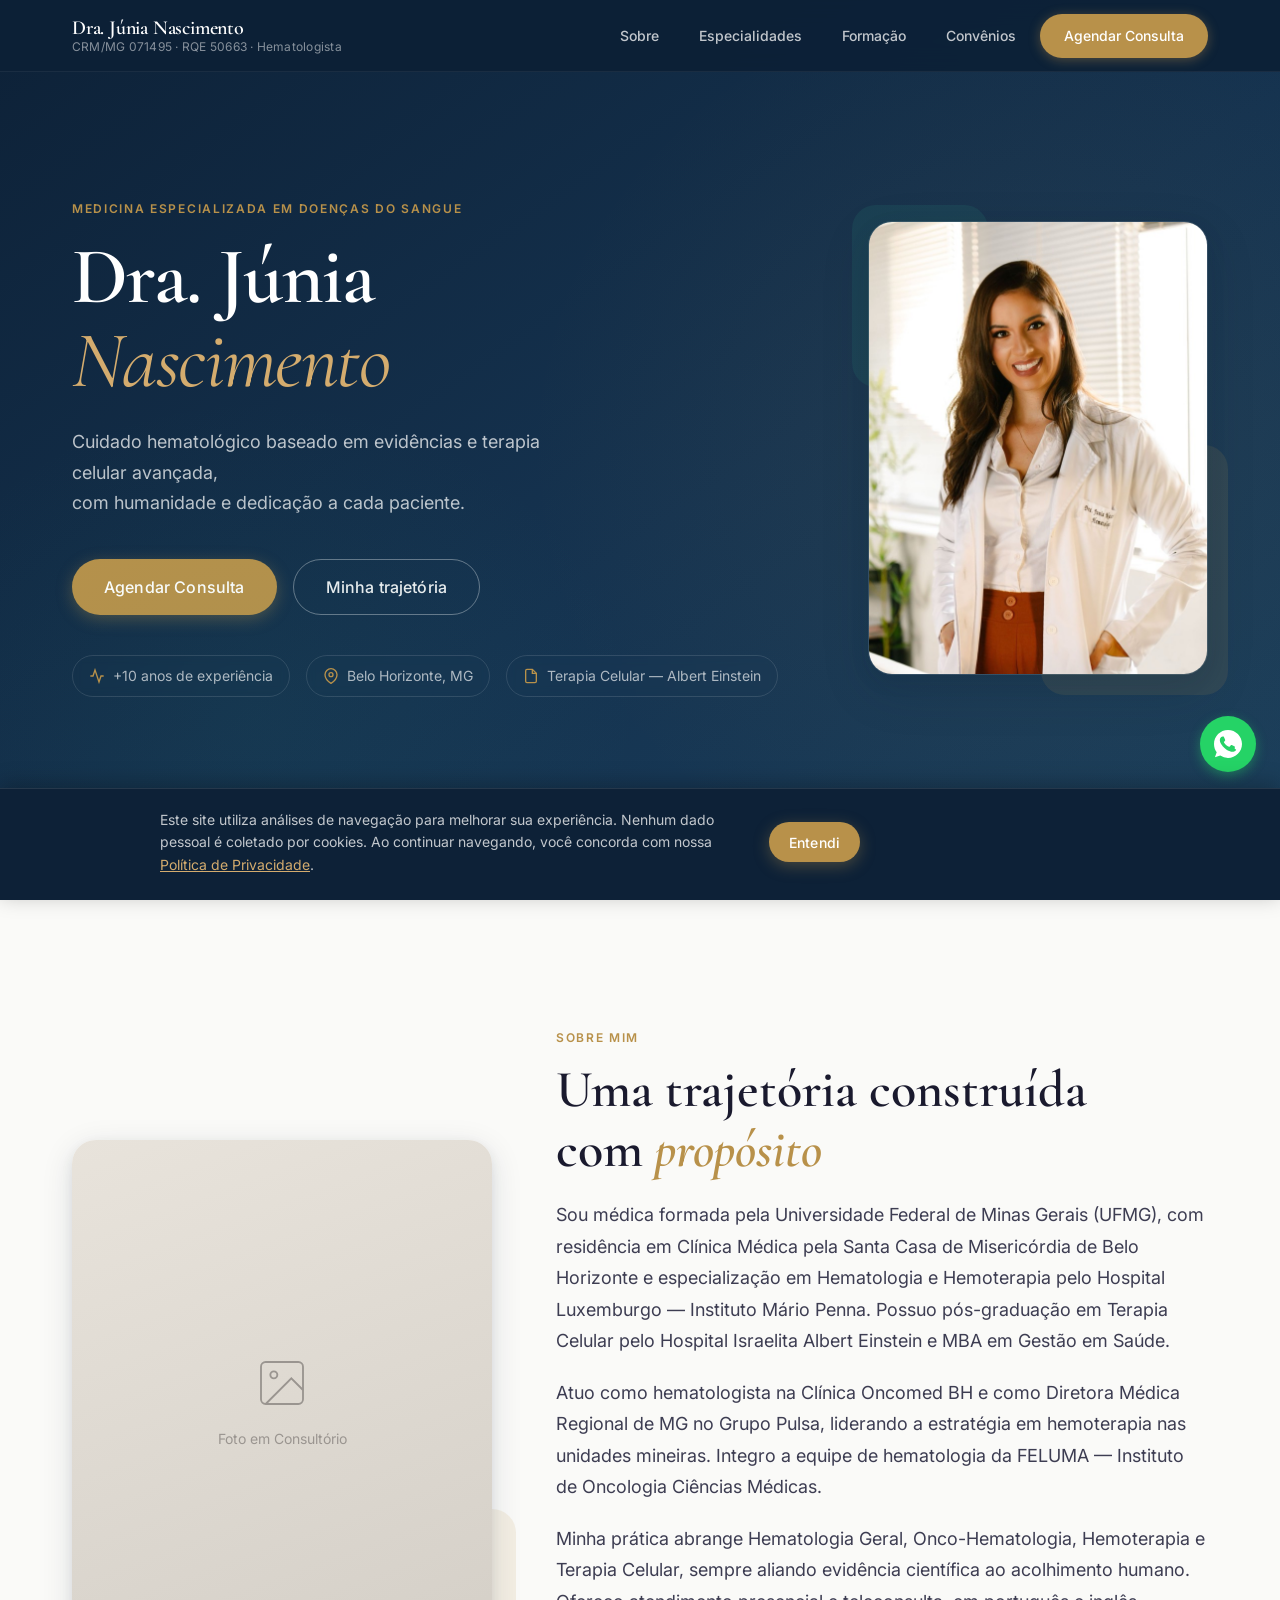
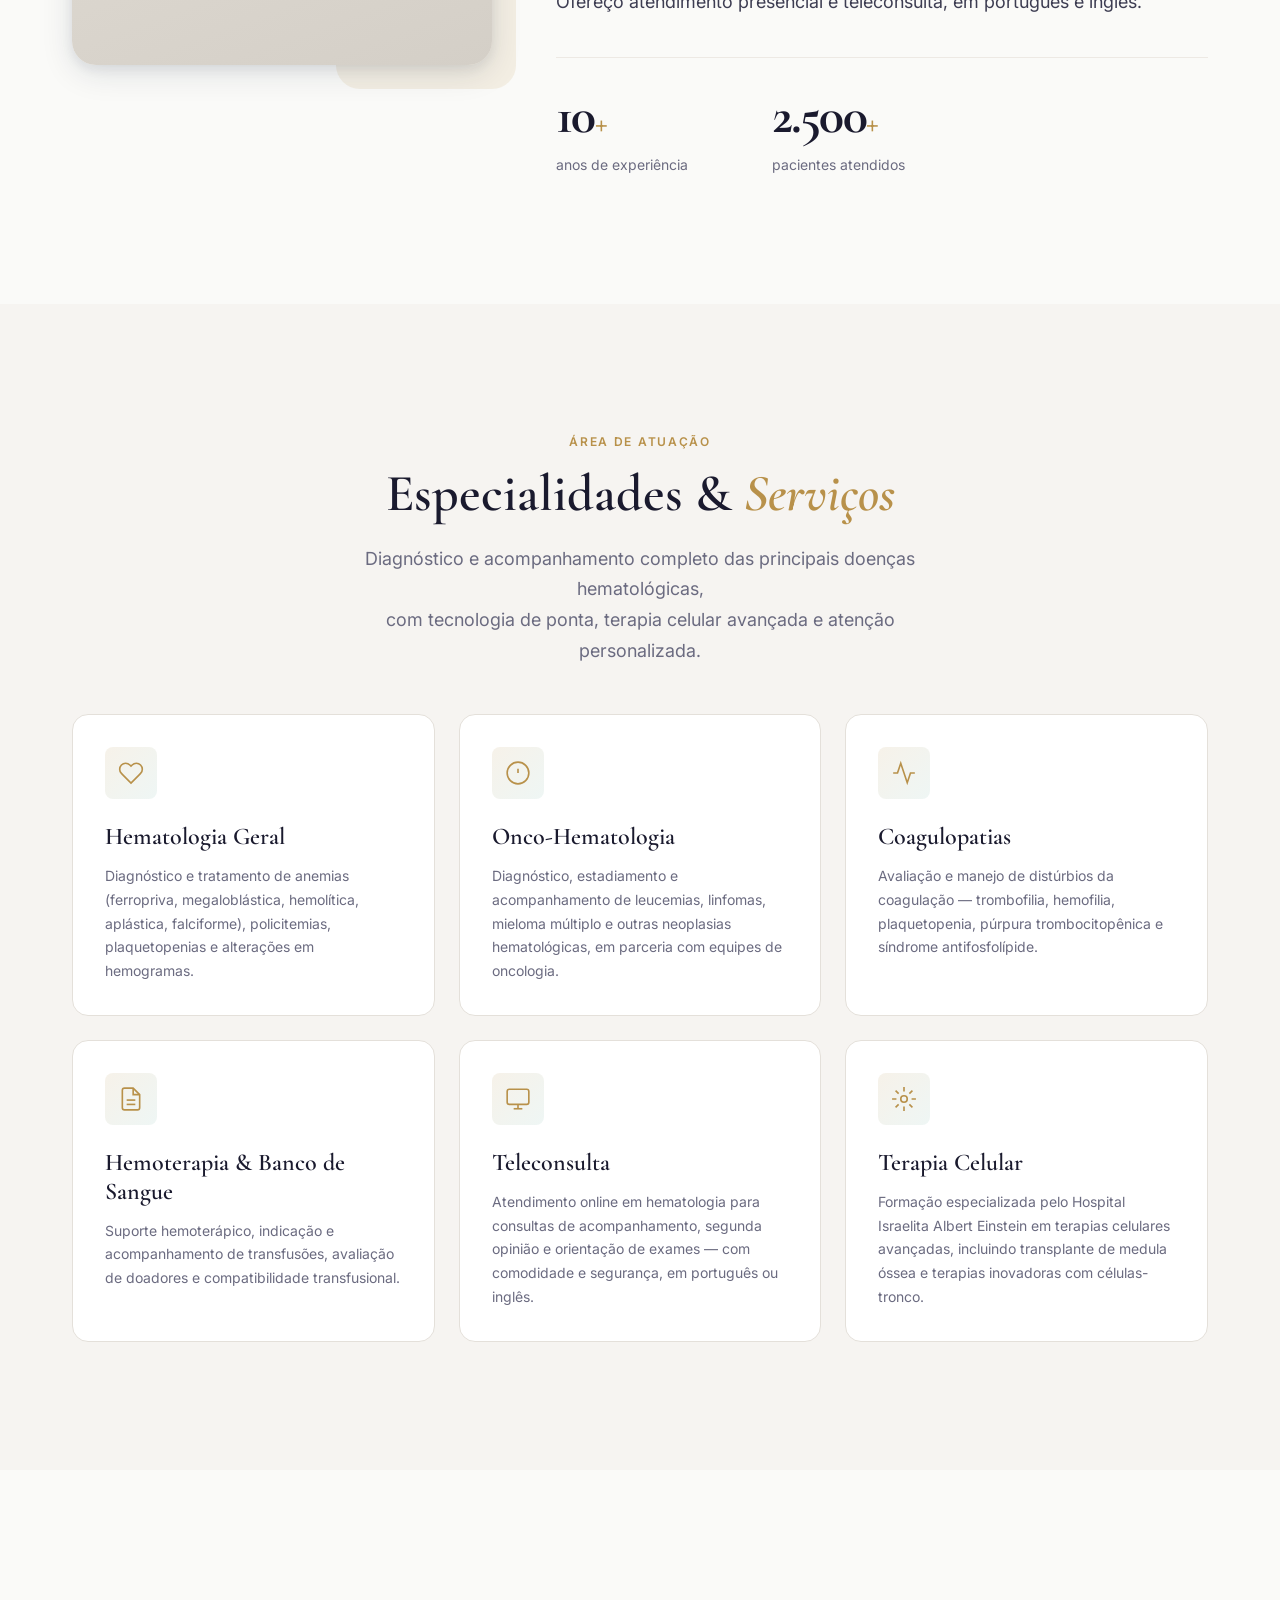
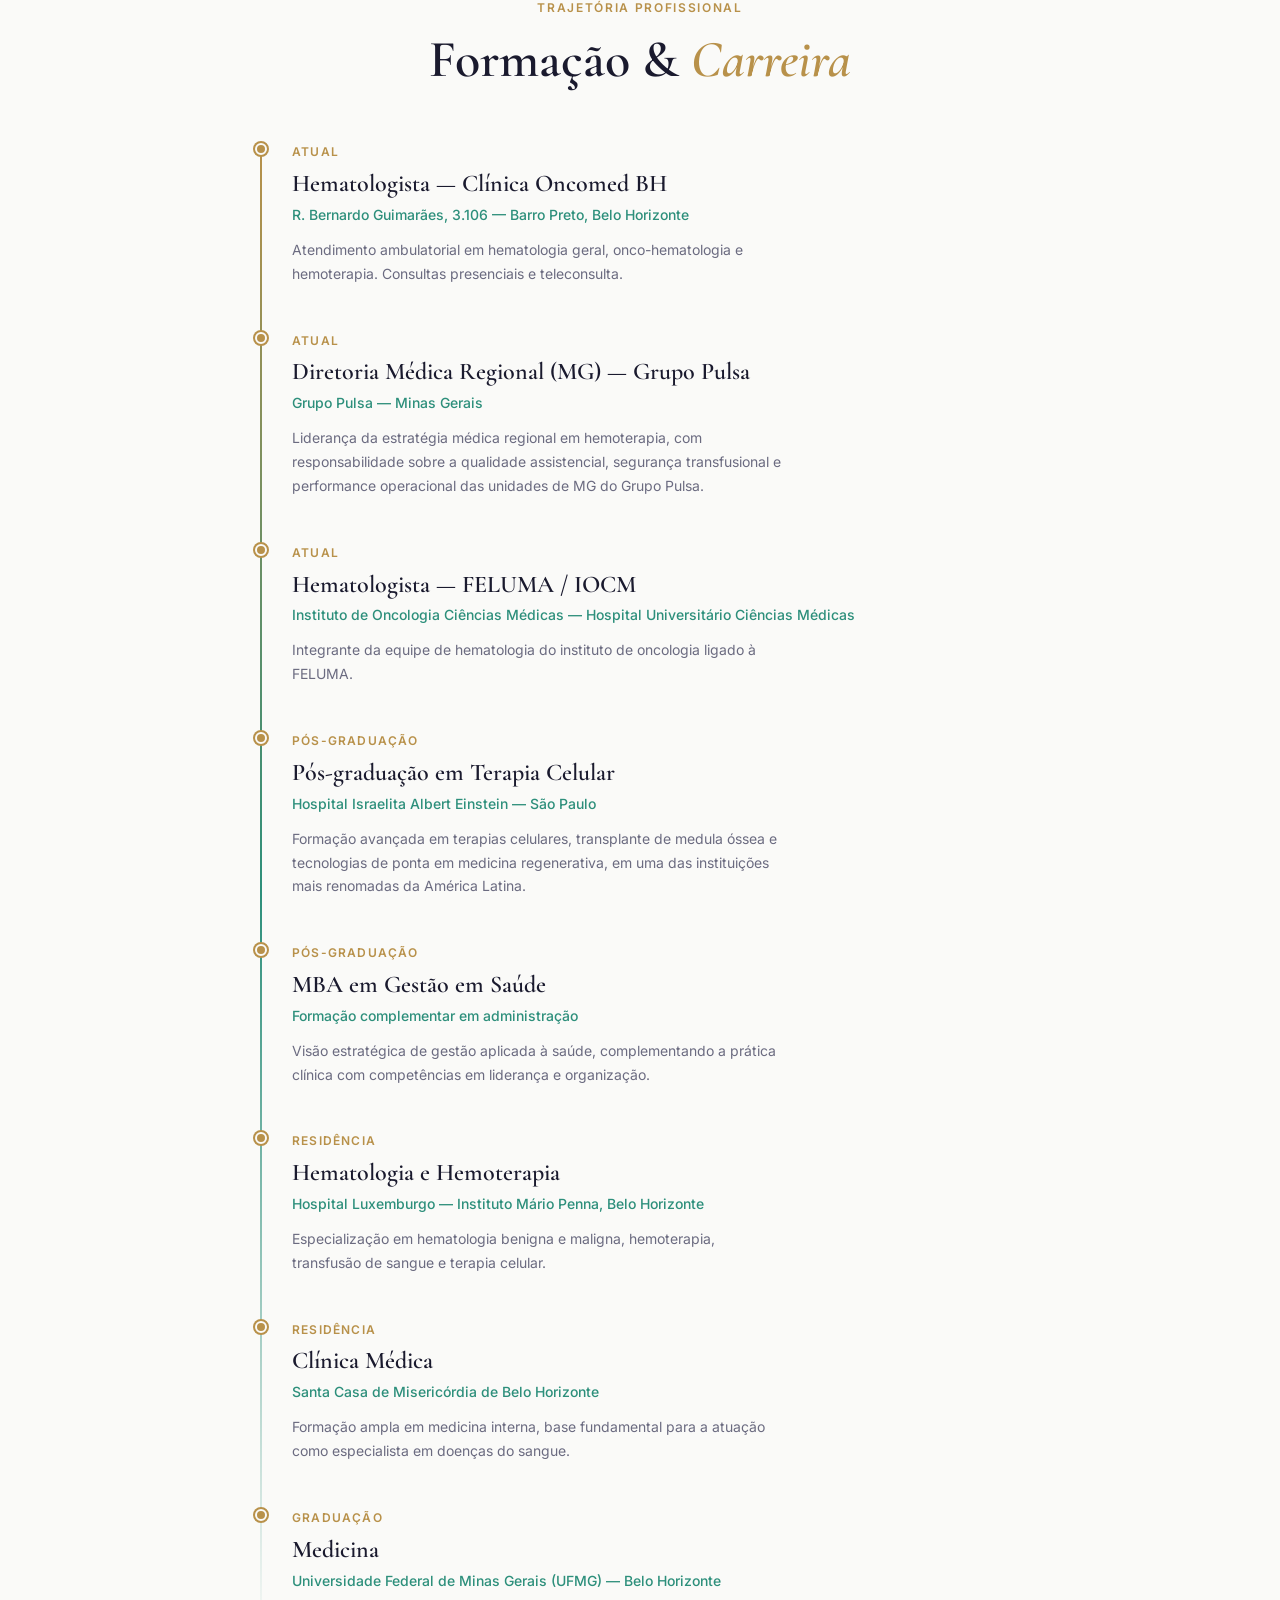
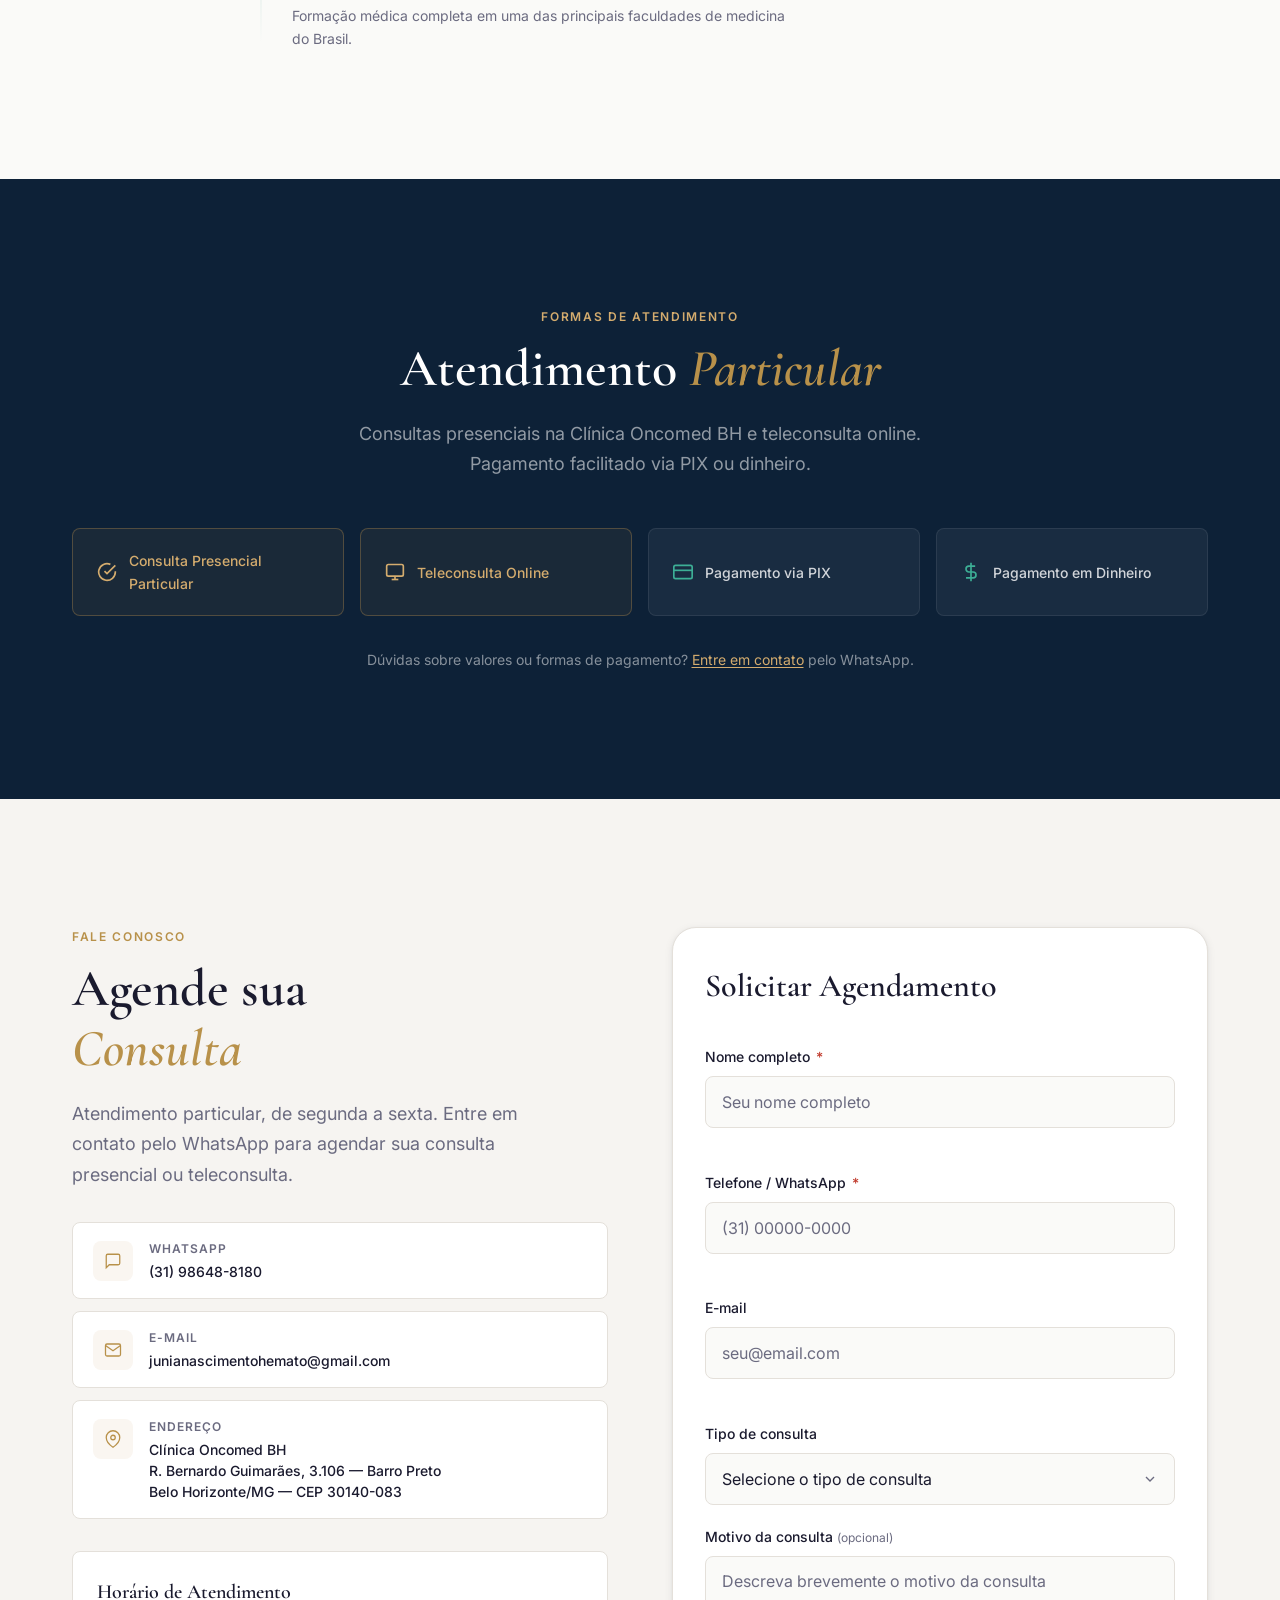
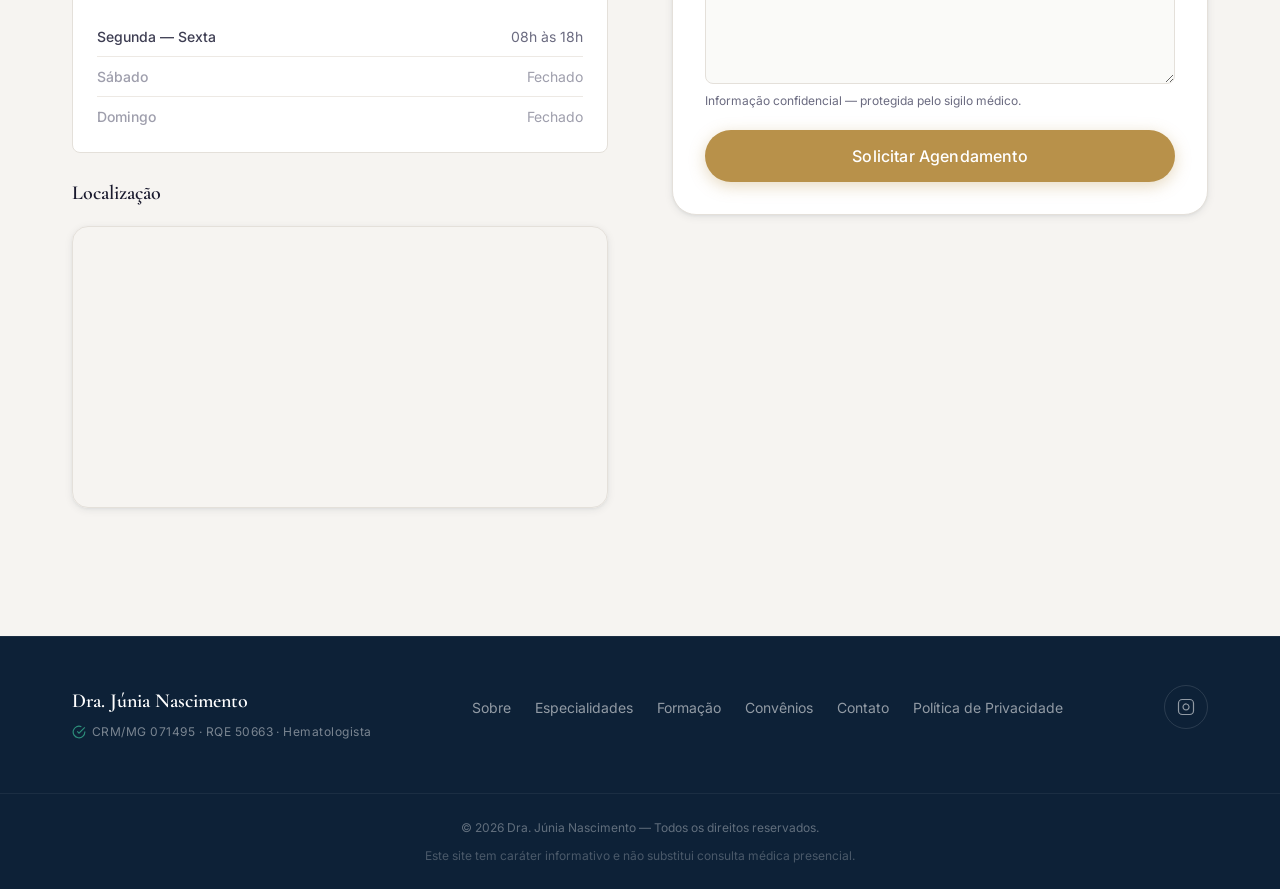
==== commit 3016c7c2: "feat: atualiza carreira — Diretoria Médica Regional MG no Grupo Pulsa Substitui o cargo anterior de " ====
--- a/index.html
+++ b/index.html
@@ -69,6 +69,16 @@
       "opens": "08:00",
       "closes": "18:00"
     },
+    "affiliation": {
+      "@type": "MedicalOrganization",
+      "name": "Grupo Pulsa — Diretoria Médica Regional MG",
+      "department": "Hemoterapia",
+      "address": {
+        "@type": "PostalAddress",
+        "addressRegion": "MG",
+        "addressCountry": "BR"
+      }
+    },
     "sameAs": [
       "https://www.instagram.com/junianascimento.hemato/"
     ]
@@ -195,7 +205,7 @@
             Sou médica formada pela Universidade Federal de Minas Gerais (UFMG), com residência em Clínica Médica pela Santa Casa de Misericórdia de Belo Horizonte e especialização em Hematologia e Hemoterapia pelo Hospital Luxemburgo — Instituto Mário Penna. Possuo pós-graduação em Terapia Celular pelo Hospital Israelita Albert Einstein e MBA em Gestão em Saúde.
           </p>
           <p>
-            Atuo como hematologista na Clínica Oncomed BH e no Hospital Madre Teresa, onde também sou Responsável Técnica do Banco de Sangue. Sou preceptora da residência médica em Hematologia e Hemoterapia no Hospital Luxemburgo e integro a equipe de hematologia da FELUMA — Instituto de Oncologia Ciências Médicas.
+            Atuo como hematologista na Clínica Oncomed BH e como Diretora Médica Regional de MG no Grupo Pulsa, liderando a estratégia em hemoterapia nas unidades mineiras. Integro a equipe de hematologia da FELUMA — Instituto de Oncologia Ciências Médicas.
           </p>
           <p>
             Minha prática abrange Hematologia Geral, Onco-Hematologia, Hemoterapia e Terapia Celular, sempre aliando evidência científica ao acolhimento humano. Ofereço atendimento presencial e teleconsulta, em português e inglês.
@@ -306,19 +316,9 @@
             <div class="timeline__dot" aria-hidden="true"></div>
             <div class="timeline__body">
               <time class="timeline__period">Atual</time>
-              <h3 class="timeline__title">Responsável Técnica do Banco de Sangue</h3>
-              <p class="timeline__org">Hospital Madre Teresa — Av. Raja Gabaglia, 1002, Belo Horizonte</p>
-              <p class="timeline__desc">Gestão técnica do banco de sangue e hematologista no corpo clínico do hospital.</p>
-            </div>
-          </li>
-
-          <li class="timeline__item reveal">
-            <div class="timeline__dot" aria-hidden="true"></div>
-            <div class="timeline__body">
-              <time class="timeline__period">Atual</time>
-              <h3 class="timeline__title">Preceptora da Residência em Hematologia</h3>
-              <p class="timeline__org">Hospital Luxemburgo — Instituto Mário Penna, Belo Horizonte</p>
-              <p class="timeline__desc">Supervisão e formação de médicos residentes em Hematologia e Hemoterapia, aliando prática clínica ao ensino médico.</p>
+              <h3 class="timeline__title">Diretoria Médica Regional (MG) — Grupo Pulsa</h3>
+              <p class="timeline__org">Grupo Pulsa — Minas Gerais</p>
+              <p class="timeline__desc">Liderança da estratégia médica regional em hemoterapia, com responsabilidade sobre a qualidade assistencial, segurança transfusional e performance operacional das unidades de MG do Grupo Pulsa.</p>
             </div>
           </li>
 
